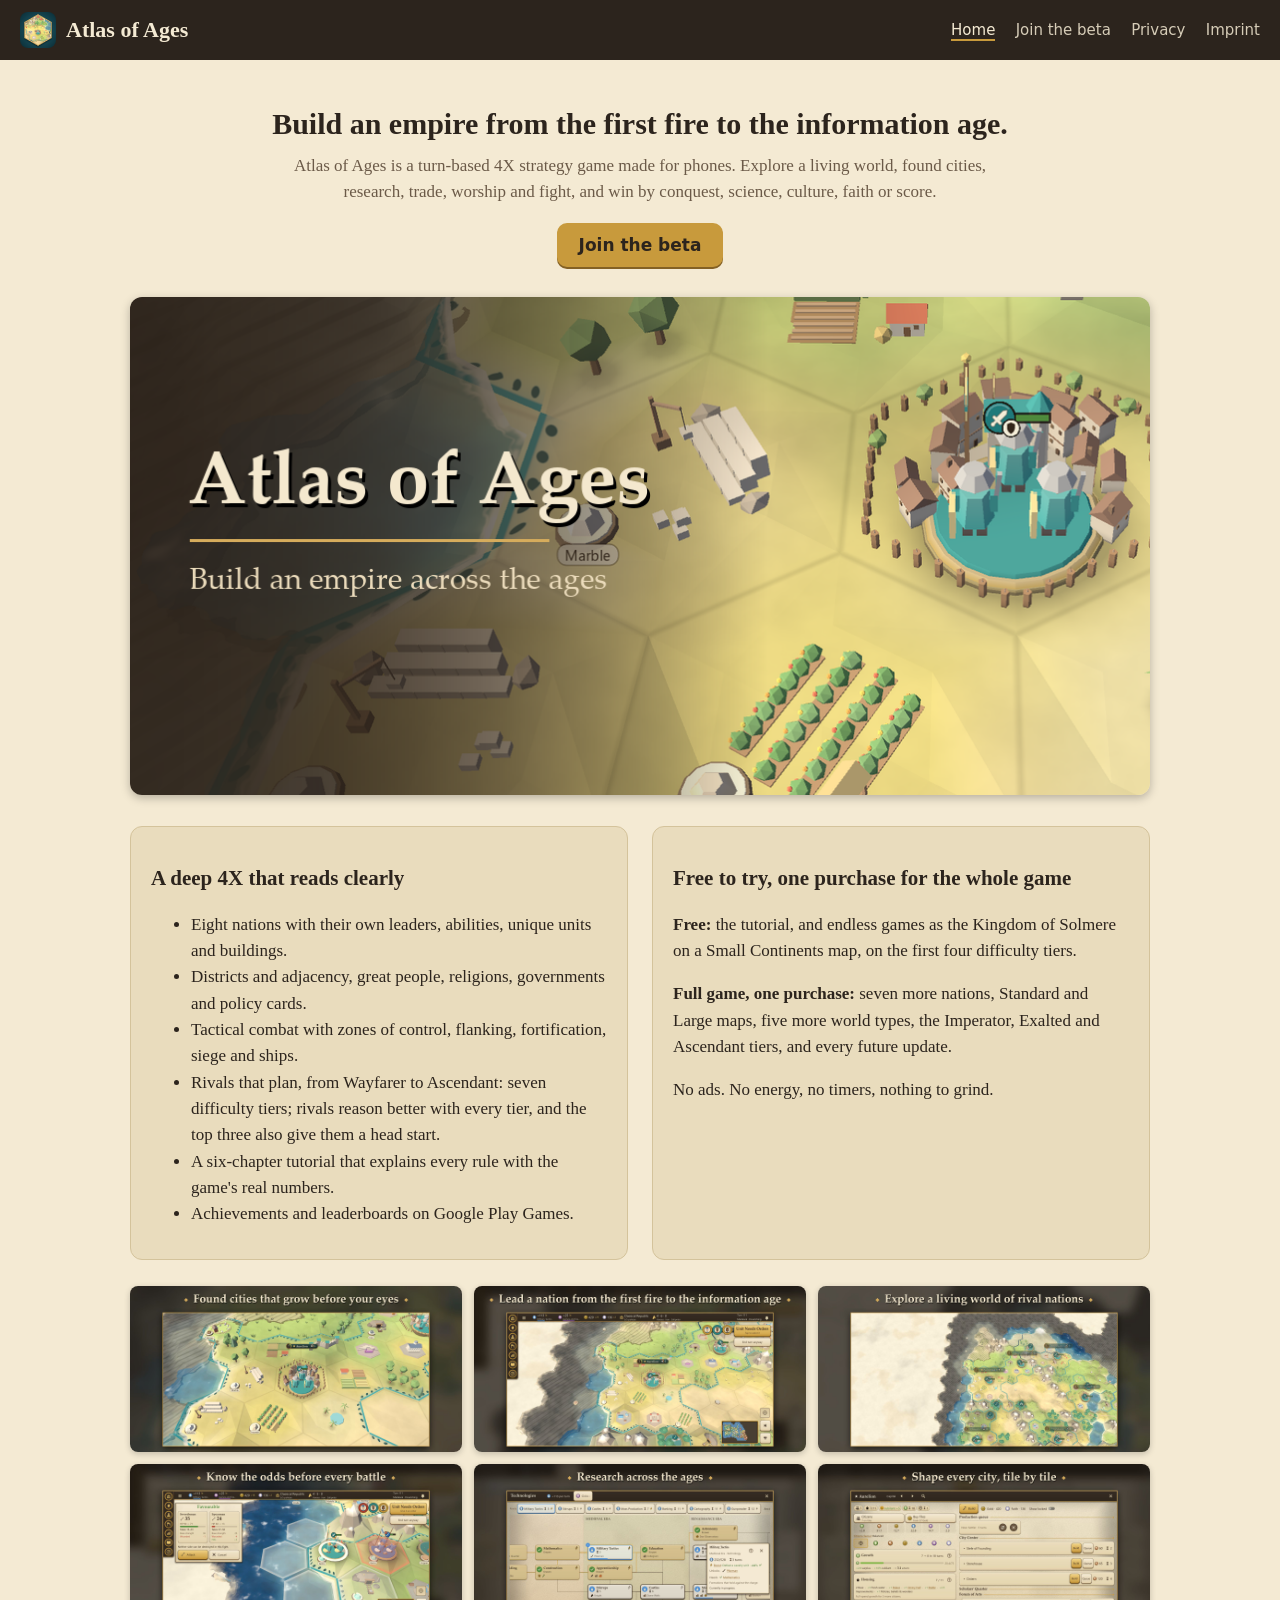
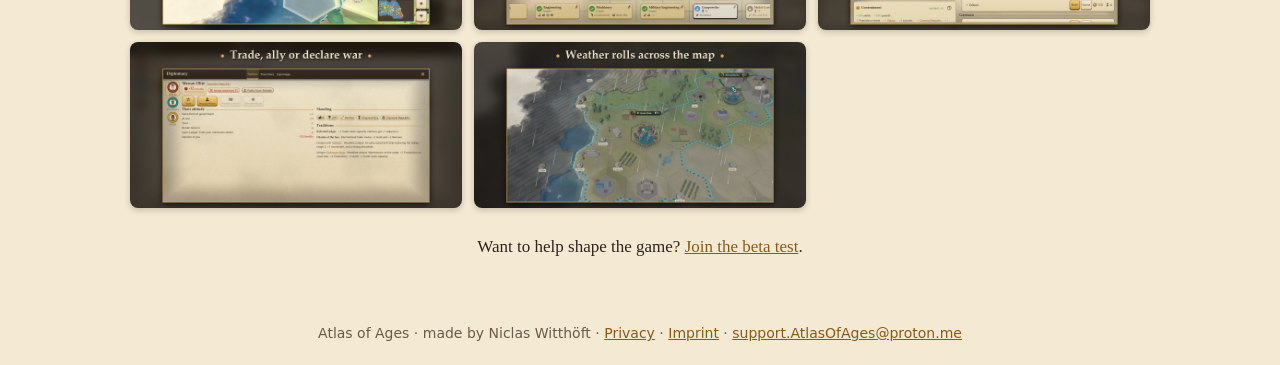
==== index.html @ f2128bc7 "Add files via upload" ====
<!doctype html>
<html lang="en"><head><meta charset="utf-8"><meta name="viewport" content="width=device-width, initial-scale=1">
<title>Atlas of Ages: a turn-based 4X for phones</title><link rel="icon" href="img/icon.png"><link rel="stylesheet" href="style.css"></head>
<body><header><a class="brand" href="index.html"><img src="img/icon.png" alt="">Atlas of Ages</a><nav><a href="index.html" class=on>Home</a> <a href="beta.html">Join the beta</a> <a href="privacy.html">Privacy</a> <a href="imprint.html">Imprint</a></nav></header>
<main>
<section class="hero"><h1>Build an empire from the first fire to the information age.</h1>
<p>Atlas of Ages is a turn-based 4X strategy game made for phones. Explore a living world, found cities, research,
trade, worship and fight, and win by conquest, science, culture, faith or score.</p><a class="play" href="beta.html">Join the beta</a></section>
<img class="banner" src="img/feature.png" alt="Atlas of Ages">
<section class="cols">
<div><h2>A deep 4X that reads clearly</h2><ul>
<li>Eight nations with their own leaders, abilities, unique units and buildings.</li>
<li>Districts and adjacency, great people, religions, governments and policy cards.</li>
<li>Tactical combat with zones of control, flanking, fortification, siege and ships.</li>
<li>Rivals that plan, from Wayfarer to Ascendant: seven difficulty tiers; rivals reason better with every tier, and the top three also give them a head start.</li>
<li>A six-chapter tutorial that explains every rule with the game's real numbers.</li>
<li>Achievements and leaderboards on Google Play Games.</li></ul></div>
<div><h2>Free to try, one purchase for the whole game</h2>
<p><b>Free:</b> the tutorial, and endless games as the Kingdom of Solmere on a Small Continents map, on the first four
difficulty tiers.</p>
<p><b>Full game, one purchase:</b> seven more nations, Standard and Large maps, five more world types, the
Imperator, Exalted and Ascendant tiers, and every future update.</p>
<p>No ads. No energy, no timers, nothing to grind.</p></div>
</section>
<section class="shots"><img src="img/01_capital.jpg" alt="Screenshot" loading="lazy"><img src="img/02_empire.jpg" alt="Screenshot" loading="lazy"><img src="img/03_wide.jpg" alt="Screenshot" loading="lazy"><img src="img/04_combat.jpg" alt="Screenshot" loading="lazy"><img src="img/05_tech.jpg" alt="Screenshot" loading="lazy"><img src="img/06_city.jpg" alt="Screenshot" loading="lazy"><img src="img/07_diplomacy.jpg" alt="Screenshot" loading="lazy"><img src="img/08_rain.jpg" alt="Screenshot" loading="lazy"></section>
<section class="center"><p>Want to help shape the game? <a href="beta.html">Join the beta test</a>.</p></section>
</main>
<footer>Atlas of Ages · made by Niclas Witthöft · <a href="privacy.html">Privacy</a> · <a href="imprint.html">Imprint</a> · <a href="mailto:support.AtlasOfAges@proton.me">support.AtlasOfAges@proton.me</a></footer>
</body></html>
---- style.css ----
:root{--paper:#f4ead3;--paper2:#e9dcbd;--ink:#2c241d;--soft:#6b5a48;--brass:#c89a3c;--leather:#2c241d}
*{box-sizing:border-box}body{margin:0;background:var(--paper);color:var(--ink);font:17px/1.55 Georgia,'Times New Roman',serif}
header{display:flex;flex-wrap:wrap;gap:12px;align-items:center;justify-content:space-between;padding:12px 20px;background:var(--leather)}
header a{color:#f4ead3;text-decoration:none}.brand{display:flex;align-items:center;gap:10px;font-size:22px;font-weight:bold}
.brand img{width:36px;height:36px;border-radius:8px}nav a{margin-left:16px;font-family:system-ui,sans-serif;font-size:15px;opacity:.85}
nav a.on,nav a:hover{opacity:1;border-bottom:2px solid var(--brass)}main{max-width:1060px;margin:0 auto;padding:24px 20px}
h1{font-size:30px;line-height:1.25;margin:.3em 0}h2{font-size:21px;margin:1.4em 0 .4em}a{color:#8a5a12}
.hero{text-align:center;padding:12px 0 8px}.hero p{max-width:720px;margin:10px auto 18px;color:var(--soft)}
.play{display:inline-block;background:var(--brass);color:var(--ink);padding:12px 22px;border-radius:10px;font:bold 17px system-ui,sans-serif;text-decoration:none;box-shadow:0 2px 0 #846124}
.banner{width:100%;border-radius:12px;margin:22px 0;box-shadow:0 3px 10px rgba(0,0,0,.25)}
.cols{display:grid;grid-template-columns:repeat(auto-fit,minmax(300px,1fr));gap:24px}
.cols>div{background:var(--paper2);border:1px solid #d4c39b;border-radius:12px;padding:6px 20px 14px}
.shots{display:grid;grid-template-columns:repeat(auto-fit,minmax(300px,1fr));gap:12px;margin:26px 0}
.shots img{width:100%;border-radius:8px;box-shadow:0 2px 6px rgba(0,0,0,.2)}.center{text-align:center}
.steps li{margin:10px 0}footer{text-align:center;padding:24px;color:var(--soft);font:14px system-ui,sans-serif}
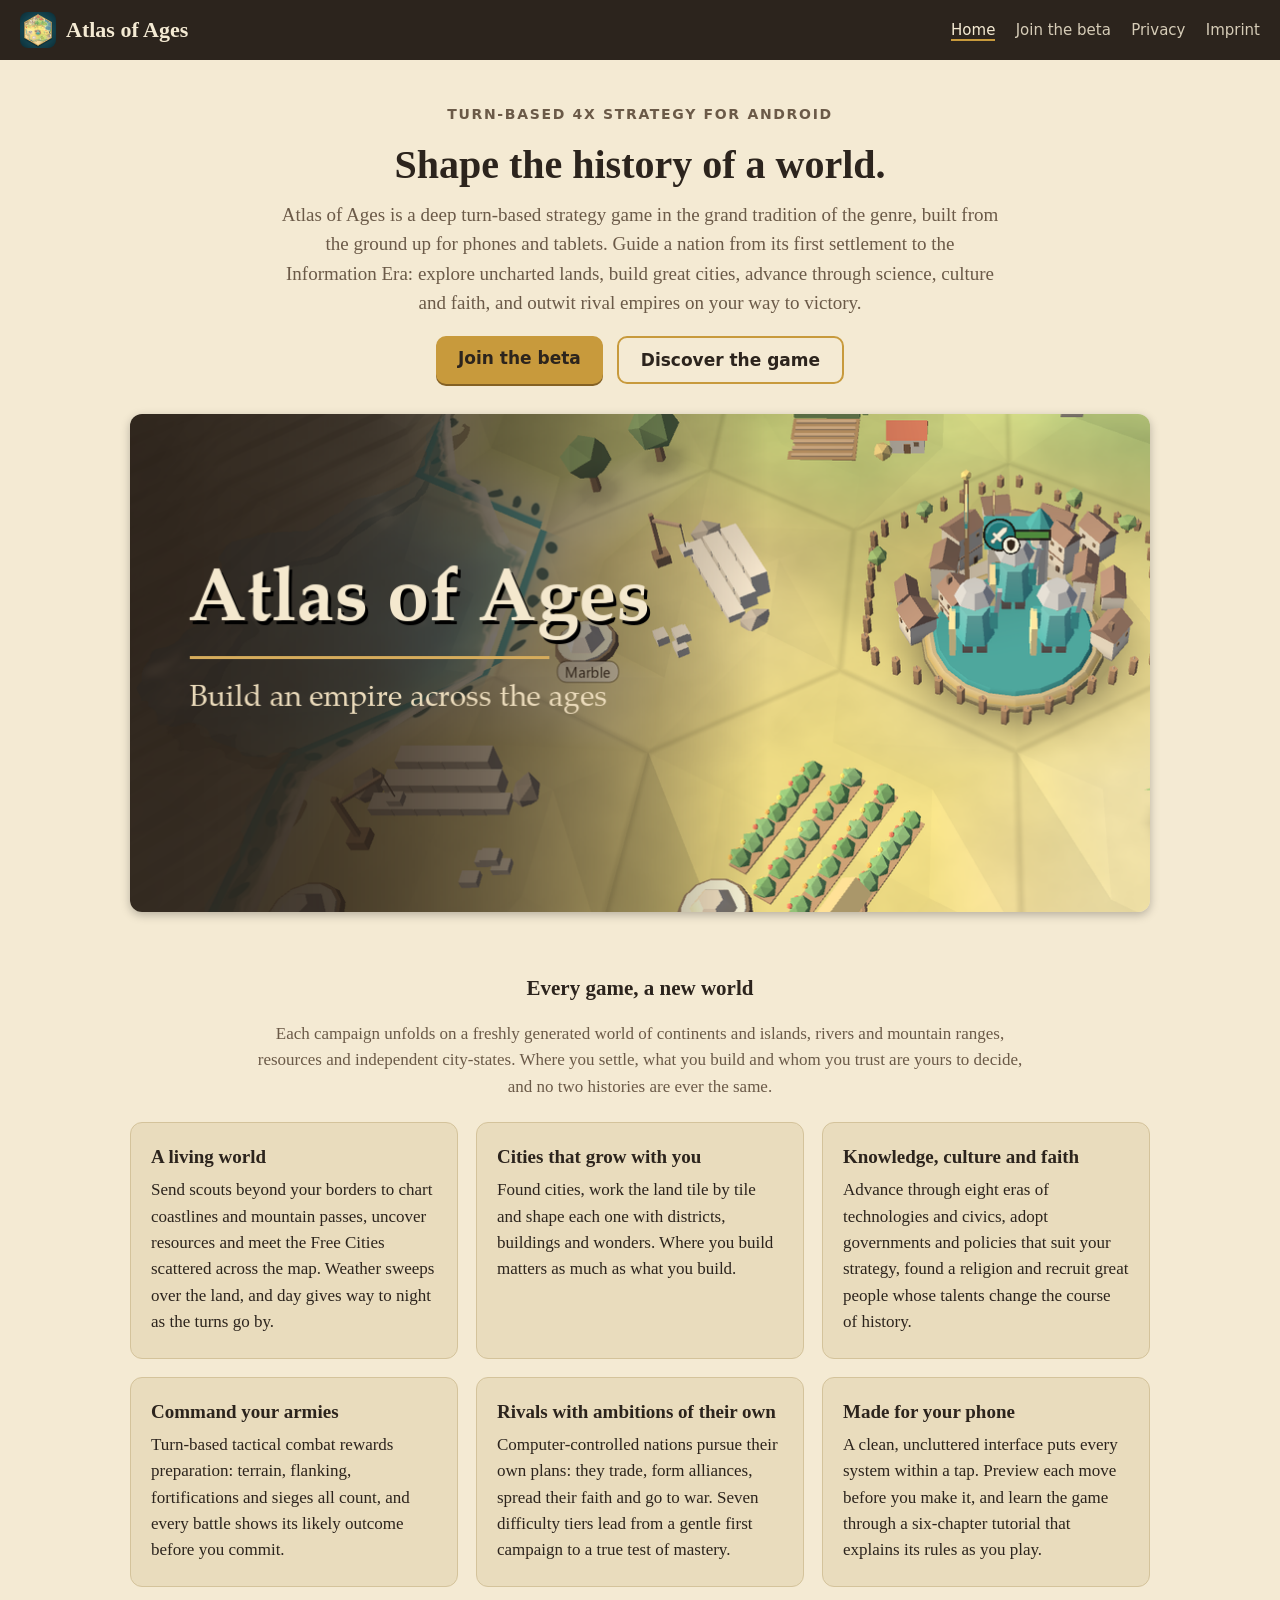
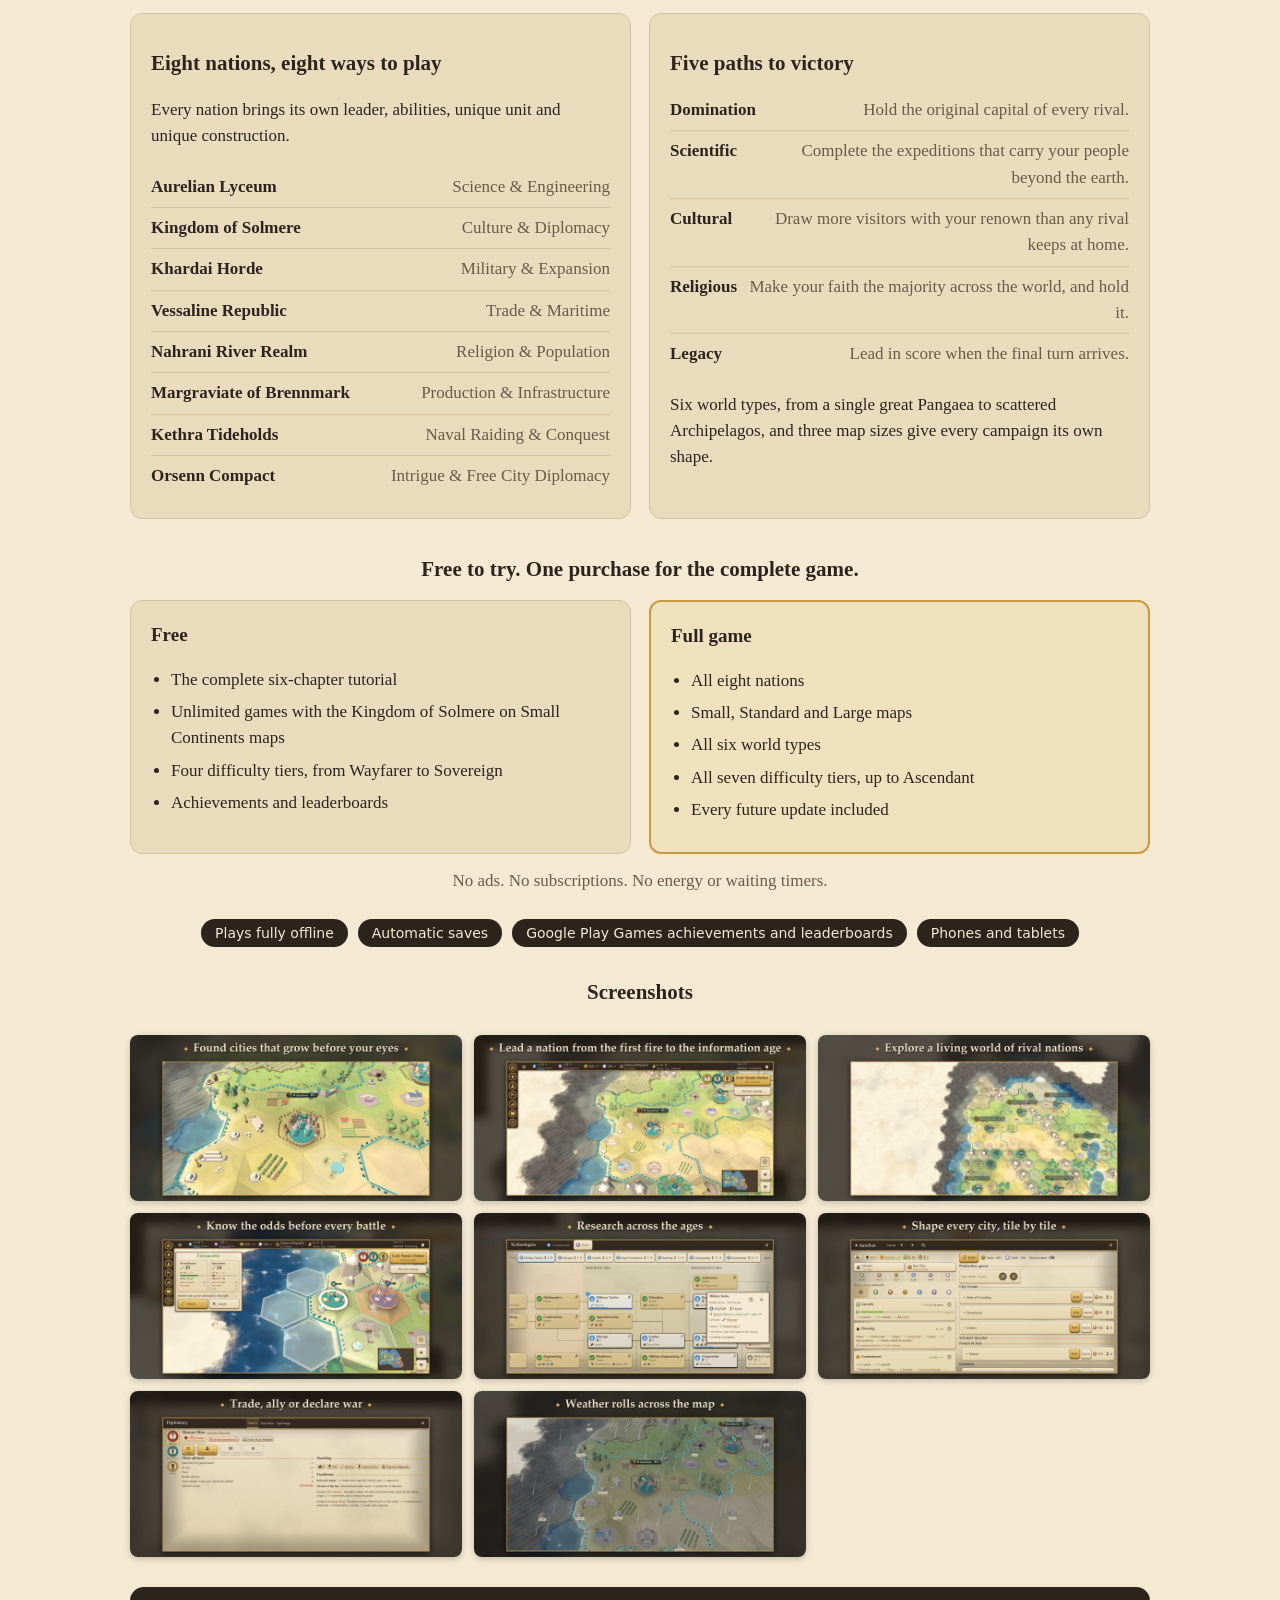
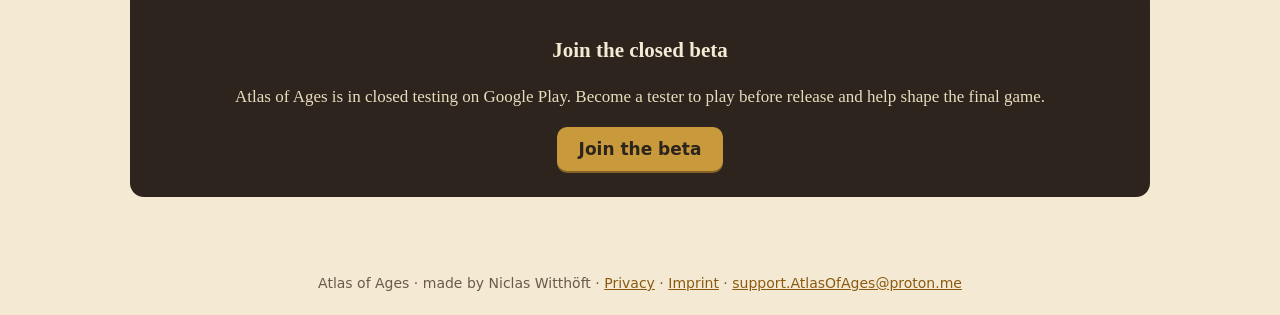
==== commit af6513c4: "Add files via upload" ====
--- a/index.html
+++ b/index.html
@@ -1,29 +1,80 @@
 <!doctype html>
 <html lang="en"><head><meta charset="utf-8"><meta name="viewport" content="width=device-width, initial-scale=1">
-<title>Atlas of Ages: a turn-based 4X for phones</title><link rel="icon" href="img/icon.png"><link rel="stylesheet" href="style.css"></head>
+<title>Atlas of Ages: turn-based 4X strategy for Android</title><meta name="description" content="Atlas of Ages is a deep turn-based 4X strategy game for Android phones and tablets. Explore a new world every game, build great cities and lead your nation from its first settlement to the Information Era.">
+<meta property="og:type" content="website"><meta property="og:title" content="Atlas of Ages: turn-based 4X strategy for Android">
+<meta property="og:description" content="Atlas of Ages is a deep turn-based 4X strategy game for Android phones and tablets. Explore a new world every game, build great cities and lead your nation from its first settlement to the Information Era."><meta property="og:image" content="https://niclaswitthoeft-aoa.github.io/atlas-of-ages/img/feature.png">
+<link rel="icon" href="img/icon.png"><link rel="stylesheet" href="style.css"></head>
 <body><header><a class="brand" href="index.html"><img src="img/icon.png" alt="">Atlas of Ages</a><nav><a href="index.html" class=on>Home</a> <a href="beta.html">Join the beta</a> <a href="privacy.html">Privacy</a> <a href="imprint.html">Imprint</a></nav></header>
 <main>
-<section class="hero"><h1>Build an empire from the first fire to the information age.</h1>
-<p>Atlas of Ages is a turn-based 4X strategy game made for phones. Explore a living world, found cities, research,
-trade, worship and fight, and win by conquest, science, culture, faith or score.</p><a class="play" href="beta.html">Join the beta</a></section>
-<img class="banner" src="img/feature.png" alt="Atlas of Ages">
-<section class="cols">
-<div><h2>A deep 4X that reads clearly</h2><ul>
-<li>Eight nations with their own leaders, abilities, unique units and buildings.</li>
-<li>Districts and adjacency, great people, religions, governments and policy cards.</li>
-<li>Tactical combat with zones of control, flanking, fortification, siege and ships.</li>
-<li>Rivals that plan, from Wayfarer to Ascendant: seven difficulty tiers; rivals reason better with every tier, and the top three also give them a head start.</li>
-<li>A six-chapter tutorial that explains every rule with the game's real numbers.</li>
-<li>Achievements and leaderboards on Google Play Games.</li></ul></div>
-<div><h2>Free to try, one purchase for the whole game</h2>
-<p><b>Free:</b> the tutorial, and endless games as the Kingdom of Solmere on a Small Continents map, on the first four
-difficulty tiers.</p>
-<p><b>Full game, one purchase:</b> seven more nations, Standard and Large maps, five more world types, the
-Imperator, Exalted and Ascendant tiers, and every future update.</p>
-<p>No ads. No energy, no timers, nothing to grind.</p></div>
+<section class="hero">
+<p class="eyebrow">Turn-based 4X strategy for Android</p>
+<h1>Shape the history of a world.</h1>
+<p class="lead">Atlas of Ages is a deep turn-based strategy game in the grand tradition of the genre, built from the
+ground up for phones and tablets. Guide a nation from its first settlement to the Information Era: explore uncharted
+lands, build great cities, advance through science, culture and faith, and outwit rival empires on your way to
+victory.</p>
+<div class="actions"><a class="play" href="beta.html">Join the beta</a><a class="ghost" href="#features">Discover the game</a></div>
 </section>
-<section class="shots"><img src="img/01_capital.jpg" alt="Screenshot" loading="lazy"><img src="img/02_empire.jpg" alt="Screenshot" loading="lazy"><img src="img/03_wide.jpg" alt="Screenshot" loading="lazy"><img src="img/04_combat.jpg" alt="Screenshot" loading="lazy"><img src="img/05_tech.jpg" alt="Screenshot" loading="lazy"><img src="img/06_city.jpg" alt="Screenshot" loading="lazy"><img src="img/07_diplomacy.jpg" alt="Screenshot" loading="lazy"><img src="img/08_rain.jpg" alt="Screenshot" loading="lazy"></section>
-<section class="center"><p>Want to help shape the game? <a href="beta.html">Join the beta test</a>.</p></section>
+<img class="banner" src="img/feature.png" alt="A city of Atlas of Ages by the coast">
+<section class="intro" id="features">
+<h2>Every game, a new world</h2>
+<p>Each campaign unfolds on a freshly generated world of continents and islands, rivers and mountain ranges,
+resources and independent city-states. Where you settle, what you build and whom you trust are yours to decide,
+and no two histories are ever the same.</p>
+</section>
+<section class="grid">
+<div><h3>A living world</h3><p>Send scouts beyond your borders to chart coastlines and mountain passes, uncover
+resources and meet the Free Cities scattered across the map. Weather sweeps over the land, and day gives way to night
+as the turns go by.</p></div>
+<div><h3>Cities that grow with you</h3><p>Found cities, work the land tile by tile and shape each one with districts,
+buildings and wonders. Where you build matters as much as what you build.</p></div>
+<div><h3>Knowledge, culture and faith</h3><p>Advance through eight eras of technologies and civics, adopt governments
+and policies that suit your strategy, found a religion and recruit great people whose talents change the course of
+history.</p></div>
+<div><h3>Command your armies</h3><p>Turn-based tactical combat rewards preparation: terrain, flanking, fortifications
+and sieges all count, and every battle shows its likely outcome before you commit.</p></div>
+<div><h3>Rivals with ambitions of their own</h3><p>Computer-controlled nations pursue their own plans: they trade,
+form alliances, spread their faith and go to war. Seven difficulty tiers lead from a gentle first campaign to a true
+test of mastery.</p></div>
+<div><h3>Made for your phone</h3><p>A clean, uncluttered interface puts every system within a tap. Preview each move
+before you make it, and learn the game through a six-chapter tutorial that explains its rules as you play.</p></div>
+</section>
+<section class="split">
+<div><h2>Eight nations, eight ways to play</h2>
+<p>Every nation brings its own leader, abilities, unique unit and unique construction.</p>
+<ul class="list"><li><b>Aurelian Lyceum</b><span>Science &amp; Engineering</span></li><li><b>Kingdom of Solmere</b><span>Culture &amp; Diplomacy</span></li><li><b>Khardai Horde</b><span>Military &amp; Expansion</span></li><li><b>Vessaline Republic</b><span>Trade &amp; Maritime</span></li><li><b>Nahrani River Realm</b><span>Religion &amp; Population</span></li><li><b>Margraviate of Brennmark</b><span>Production &amp; Infrastructure</span></li><li><b>Kethra Tideholds</b><span>Naval Raiding &amp; Conquest</span></li><li><b>Orsenn Compact</b><span>Intrigue &amp; Free City Diplomacy</span></li></ul></div>
+<div><h2>Five paths to victory</h2>
+<ul class="list">
+<li><b>Domination</b><span>Hold the original capital of every rival.</span></li>
+<li><b>Scientific</b><span>Complete the expeditions that carry your people beyond the earth.</span></li>
+<li><b>Cultural</b><span>Draw more visitors with your renown than any rival keeps at home.</span></li>
+<li><b>Religious</b><span>Make your faith the majority across the world, and hold it.</span></li>
+<li><b>Legacy</b><span>Lead in score when the final turn arrives.</span></li>
+</ul>
+<p>Six world types, from a single great Pangaea to scattered Archipelagos, and three map sizes give every campaign
+its own shape.</p></div>
+</section>
+<section class="pricing">
+<h2>Free to try. One purchase for the complete game.</h2>
+<div class="tiers">
+<div><h3>Free</h3><ul>
+<li>The complete six-chapter tutorial</li>
+<li>Unlimited games with the Kingdom of Solmere on Small Continents maps</li>
+<li>Four difficulty tiers, from Wayfarer to Sovereign</li>
+<li>Achievements and leaderboards</li></ul></div>
+<div class="full"><h3>Full game</h3><ul>
+<li>All eight nations</li>
+<li>Small, Standard and Large maps</li>
+<li>All six world types</li>
+<li>All seven difficulty tiers, up to Ascendant</li>
+<li>Every future update included</li></ul></div>
+</div>
+<p class="note">No ads. No subscriptions. No energy or waiting timers.</p>
+</section>
+<section class="facts"><span>Plays fully offline</span><span>Automatic saves</span><span>Google Play Games achievements and leaderboards</span><span>Phones and tablets</span></section>
+<section><h2 class="center">Screenshots</h2>
+<div class="shots"><img src="img/01_capital.jpg" alt="Atlas of Ages screenshot" loading="lazy"><img src="img/02_empire.jpg" alt="Atlas of Ages screenshot" loading="lazy"><img src="img/03_wide.jpg" alt="Atlas of Ages screenshot" loading="lazy"><img src="img/04_combat.jpg" alt="Atlas of Ages screenshot" loading="lazy"><img src="img/05_tech.jpg" alt="Atlas of Ages screenshot" loading="lazy"><img src="img/06_city.jpg" alt="Atlas of Ages screenshot" loading="lazy"><img src="img/07_diplomacy.jpg" alt="Atlas of Ages screenshot" loading="lazy"><img src="img/08_rain.jpg" alt="Atlas of Ages screenshot" loading="lazy"></div></section>
+<section class="cta"><h2>Join the closed beta</h2><p>Atlas of Ages is in closed testing on Google Play. Become a tester to play before release and help shape the final game.</p><a class="play" href="beta.html">Join the beta</a></section>
 </main>
 <footer>Atlas of Ages · made by Niclas Witthöft · <a href="privacy.html">Privacy</a> · <a href="imprint.html">Imprint</a> · <a href="mailto:support.AtlasOfAges@proton.me">support.AtlasOfAges@proton.me</a></footer>
 </body></html>
--- a/style.css
+++ b/style.css
@@ -10,6 +10,25 @@
 .banner{width:100%;border-radius:12px;margin:22px 0;box-shadow:0 3px 10px rgba(0,0,0,.25)}
 .cols{display:grid;grid-template-columns:repeat(auto-fit,minmax(300px,1fr));gap:24px}
 .cols>div{background:var(--paper2);border:1px solid #d4c39b;border-radius:12px;padding:6px 20px 14px}
-.shots{display:grid;grid-template-columns:repeat(auto-fit,minmax(300px,1fr));gap:12px;margin:26px 0}
+.shots{display:grid;grid-template-columns:repeat(auto-fit,minmax(260px,1fr));gap:12px;margin:26px 0}
 .shots img{width:100%;border-radius:8px;box-shadow:0 2px 6px rgba(0,0,0,.2)}.center{text-align:center}
 .steps li{margin:10px 0}footer{text-align:center;padding:24px;color:var(--soft);font:14px system-ui,sans-serif}
+.eyebrow{font:600 14px system-ui,sans-serif;letter-spacing:.12em;text-transform:uppercase;color:#91671f;margin:6px 0 0}
+.hero h1{font-size:40px;margin:.2em 0}.lead{font-size:19px}
+.actions{display:flex;gap:14px;justify-content:center;flex-wrap:wrap}
+.ghost{display:inline-block;padding:12px 22px;border-radius:10px;border:2px solid var(--brass);color:var(--ink);font:bold 17px system-ui,sans-serif;text-decoration:none}
+.intro{text-align:center;max-width:780px;margin:10px auto 6px}.intro p{color:var(--soft)}
+.grid{display:grid;grid-template-columns:repeat(auto-fit,minmax(260px,1fr));gap:18px;margin:22px 0}
+.grid>div,.split>div,.tiers>div{background:var(--paper2);border:1px solid #d4c39b;border-radius:12px;padding:4px 20px 12px}
+.grid h3,.tiers h3{font-size:19px;margin:.8em 0 .3em}.grid p{margin:.3em 0 .6em}
+.split{display:grid;grid-template-columns:repeat(auto-fit,minmax(270px,1fr));gap:18px;margin:26px 0}
+.list{list-style:none;padding:0;margin:.6em 0}.list li{display:flex;justify-content:space-between;gap:12px;padding:7px 0;border-bottom:1px solid #d4c39b}
+.list li:last-child{border-bottom:none}.list span{color:var(--soft);text-align:right}
+.pricing{text-align:center;margin:34px 0 10px}.tiers{display:grid;grid-template-columns:repeat(auto-fit,minmax(260px,1fr));gap:18px;text-align:left;margin-top:14px}
+.tiers ul{padding-left:20px}.tiers li{margin:6px 0}.tiers .full{border:2px solid var(--brass);background:#efe1bd}
+.note{color:var(--soft);margin-top:14px}
+.facts{display:flex;flex-wrap:wrap;justify-content:center;gap:10px;margin:24px 0}
+.facts span{background:var(--leather);color:#f4ead3;border-radius:999px;padding:6px 14px;font:14px system-ui,sans-serif}
+.cta{text-align:center;background:var(--leather);color:#f4ead3;border-radius:14px;padding:18px 24px 26px;margin:30px 0}
+.cta p{color:#e9dcbd}
+@media (max-width:600px){.hero h1{font-size:30px}.lead{font-size:17px}.list li{flex-direction:column;gap:2px}.list span{text-align:left}}
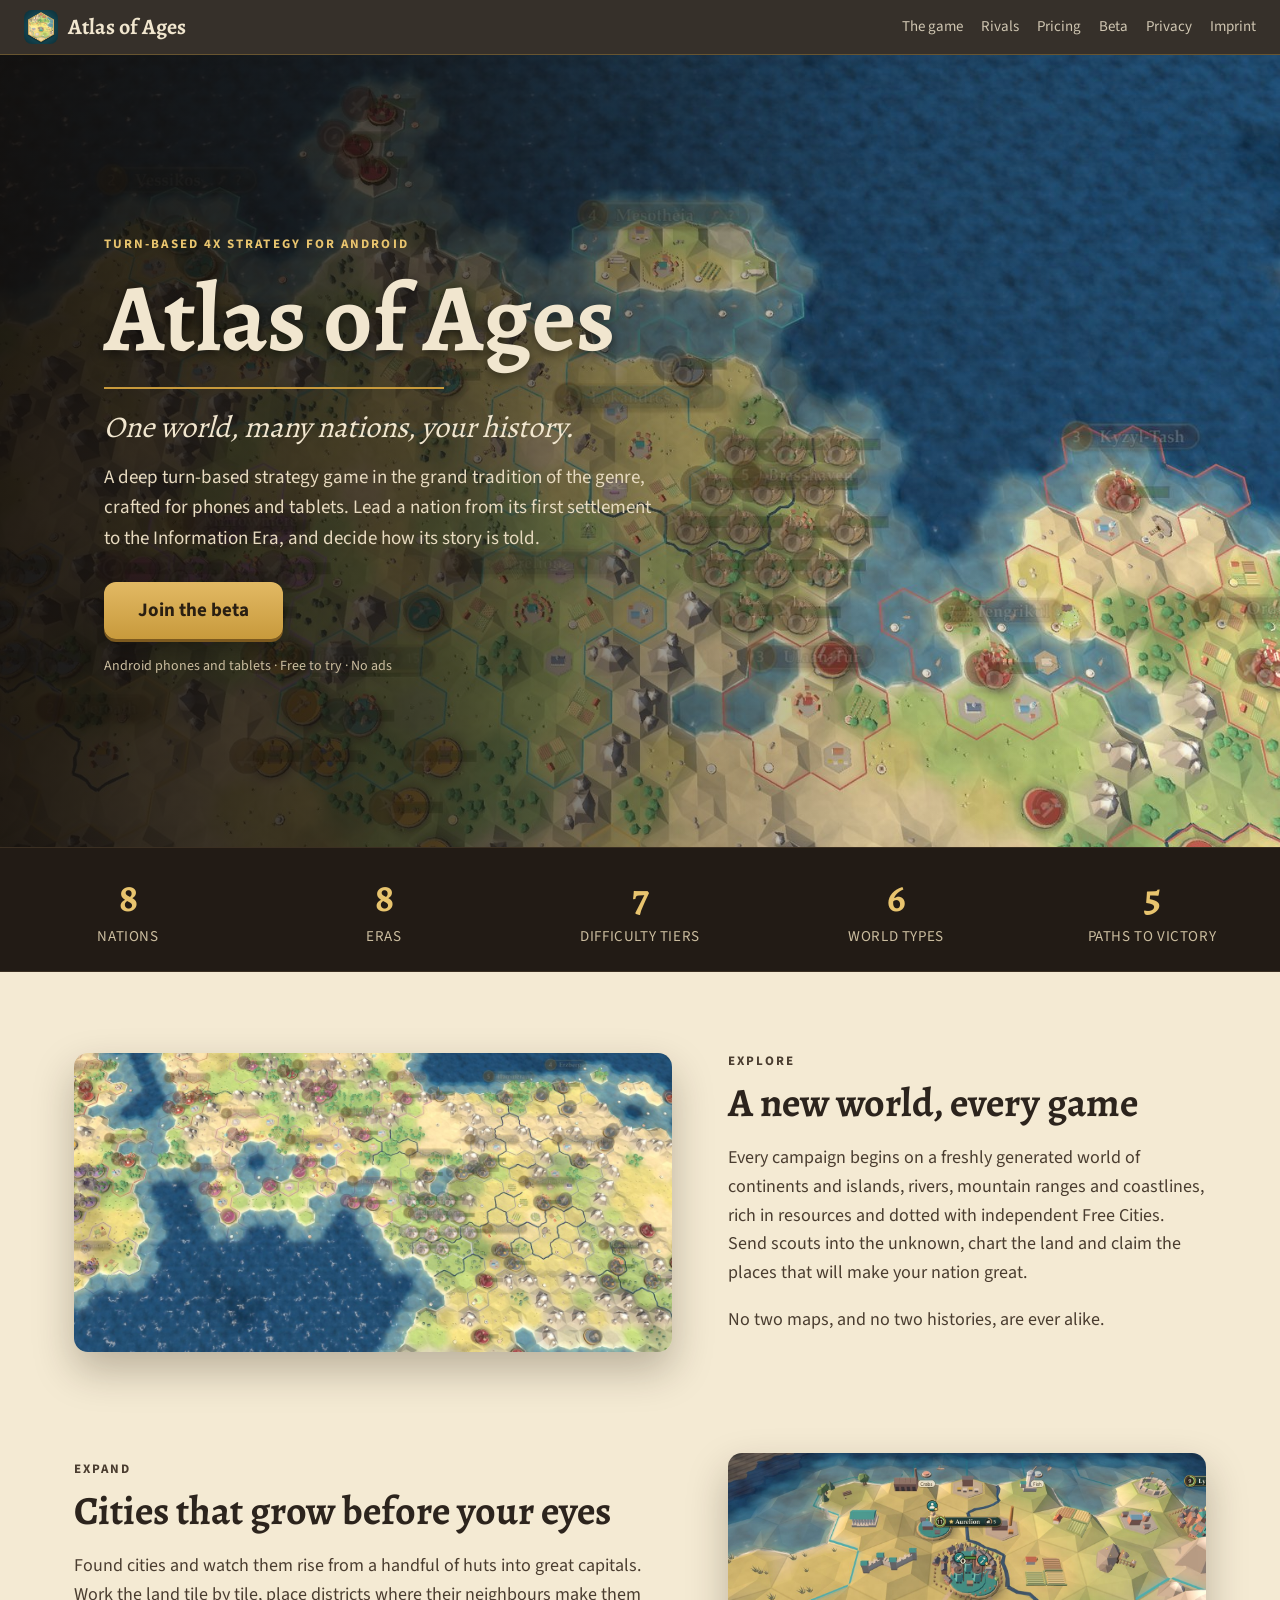
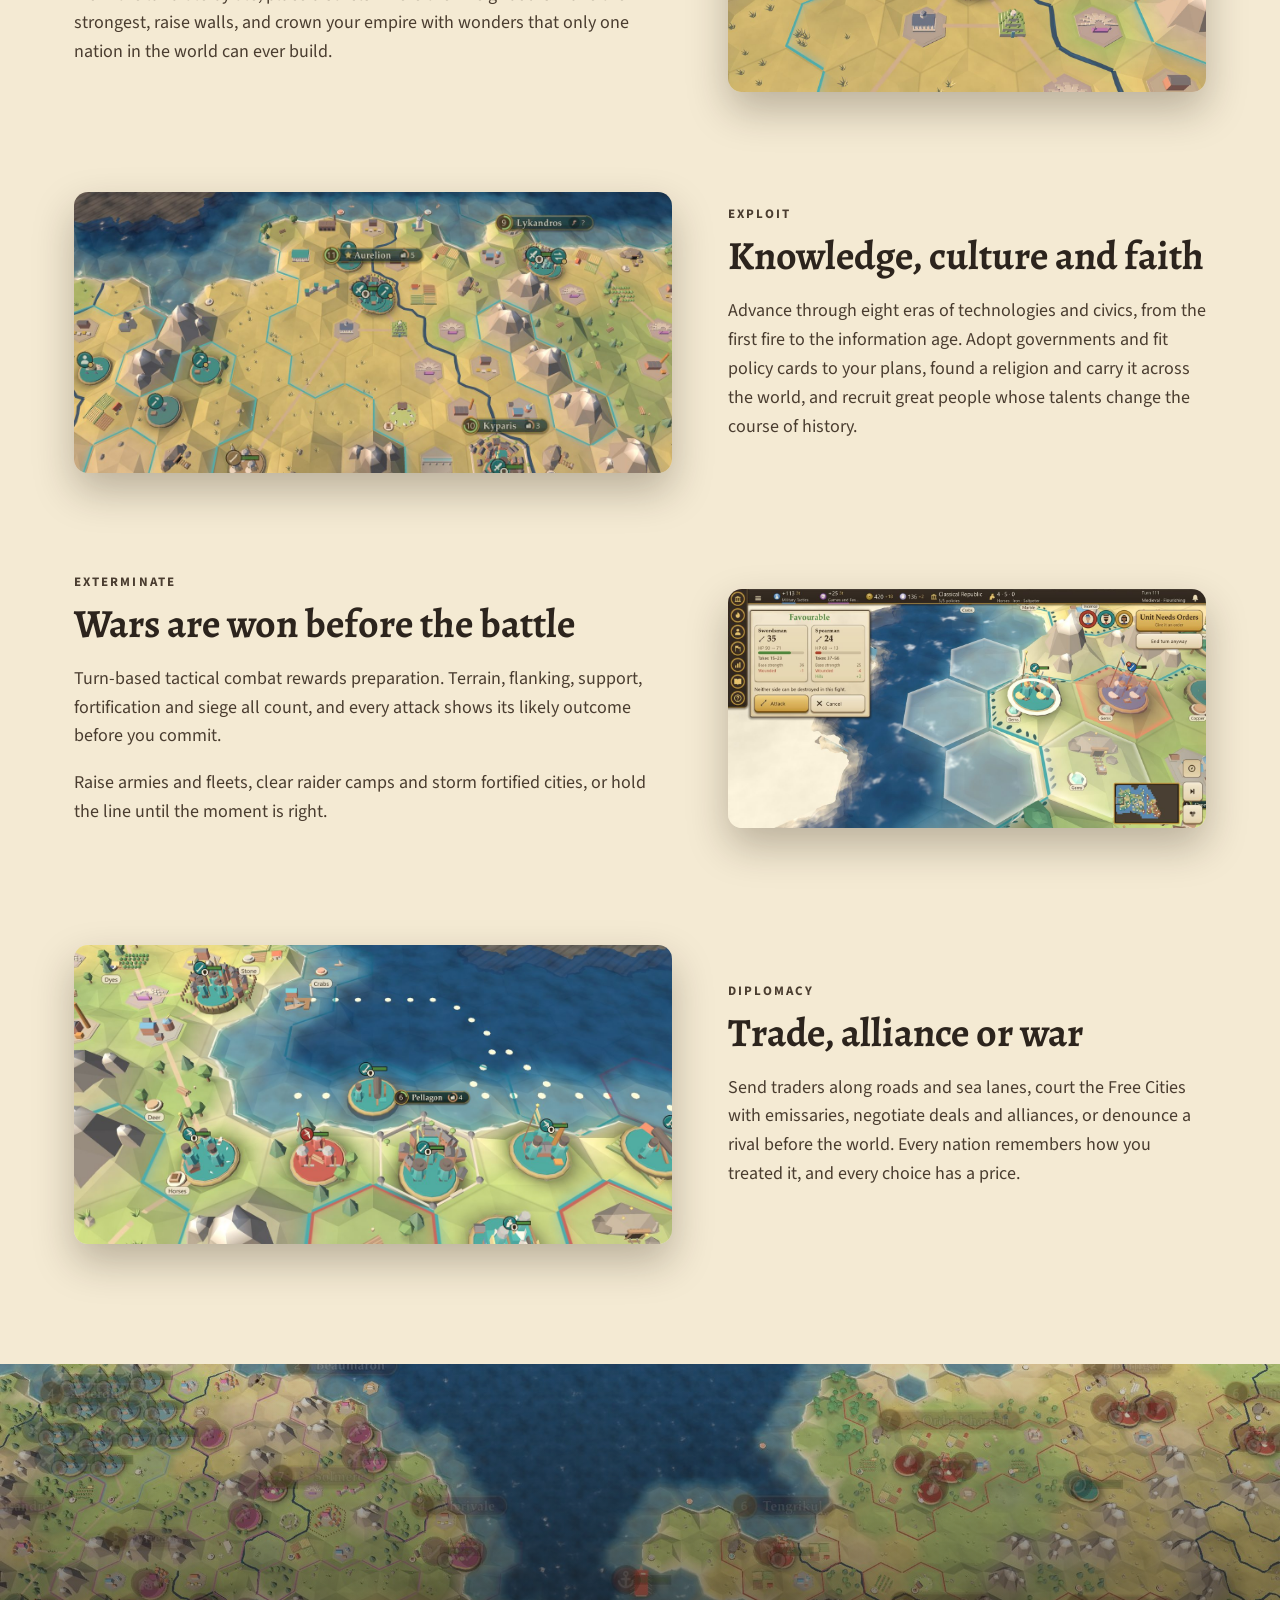
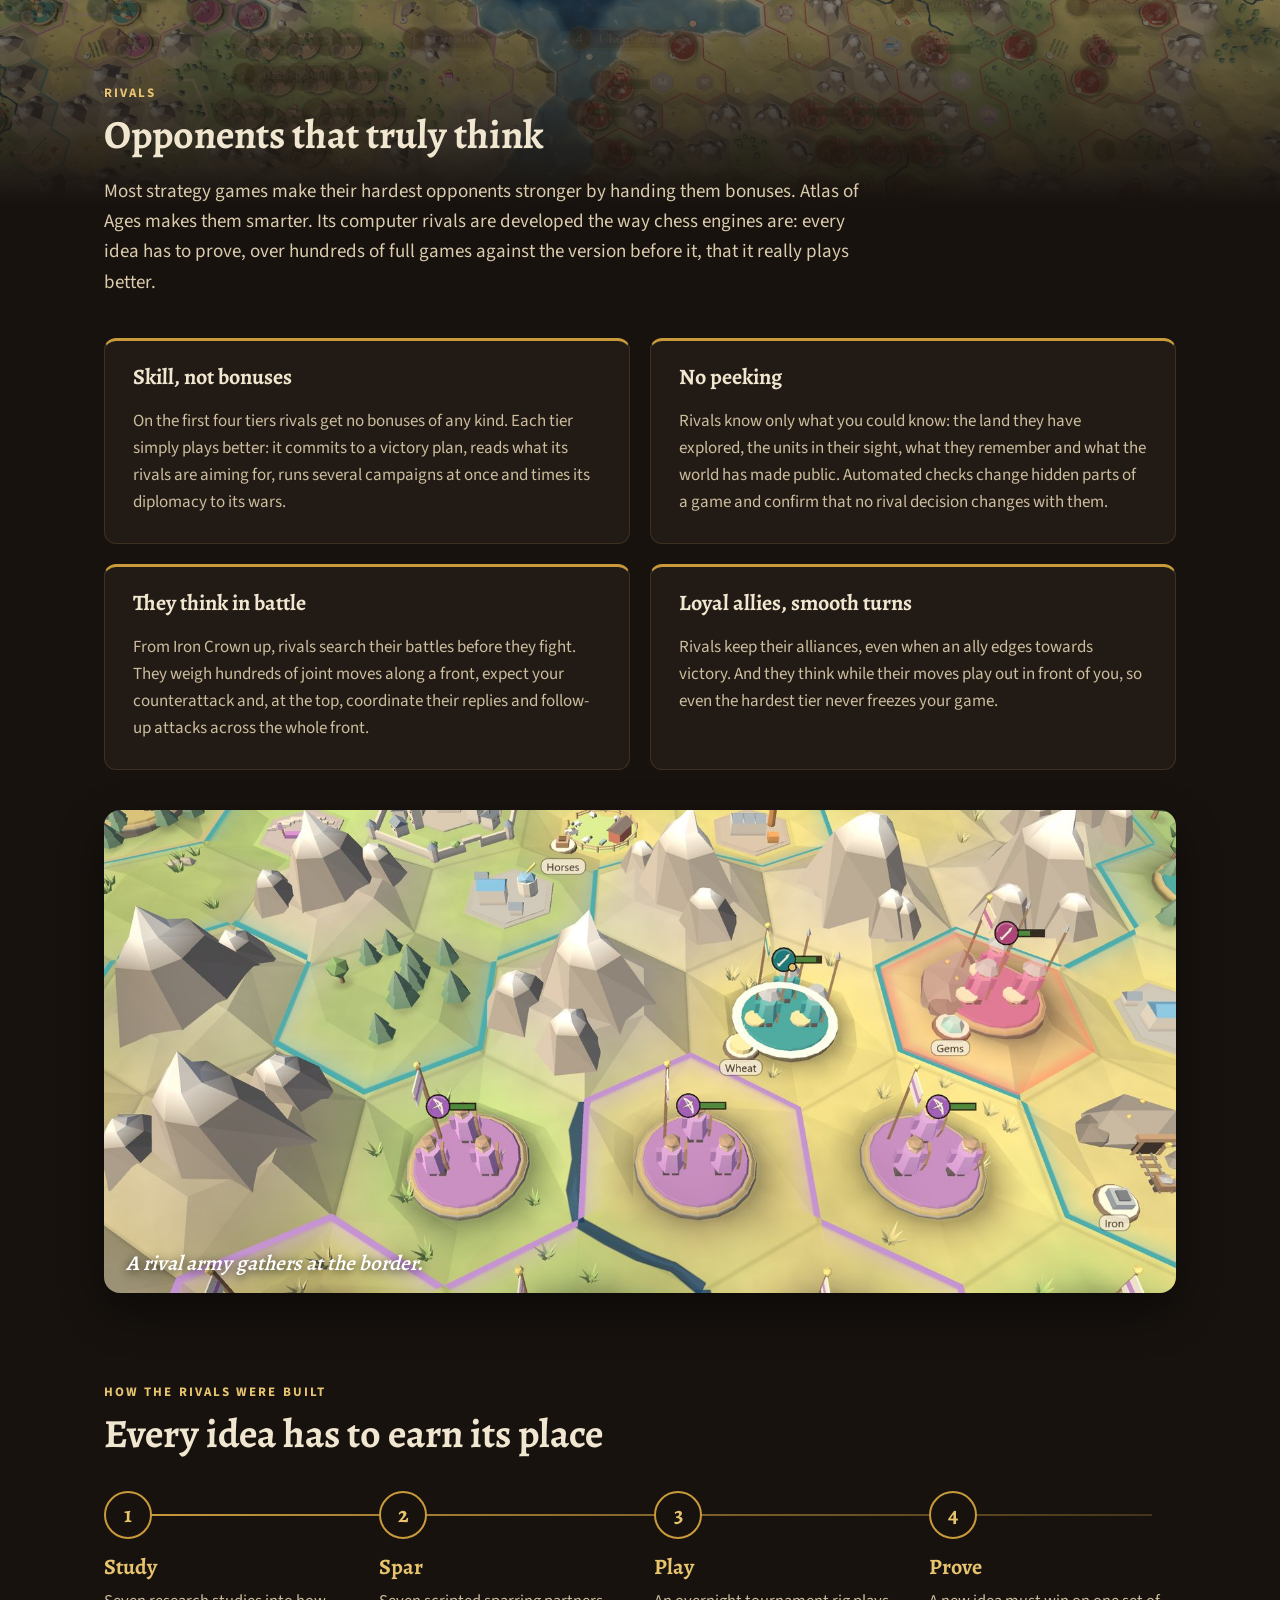
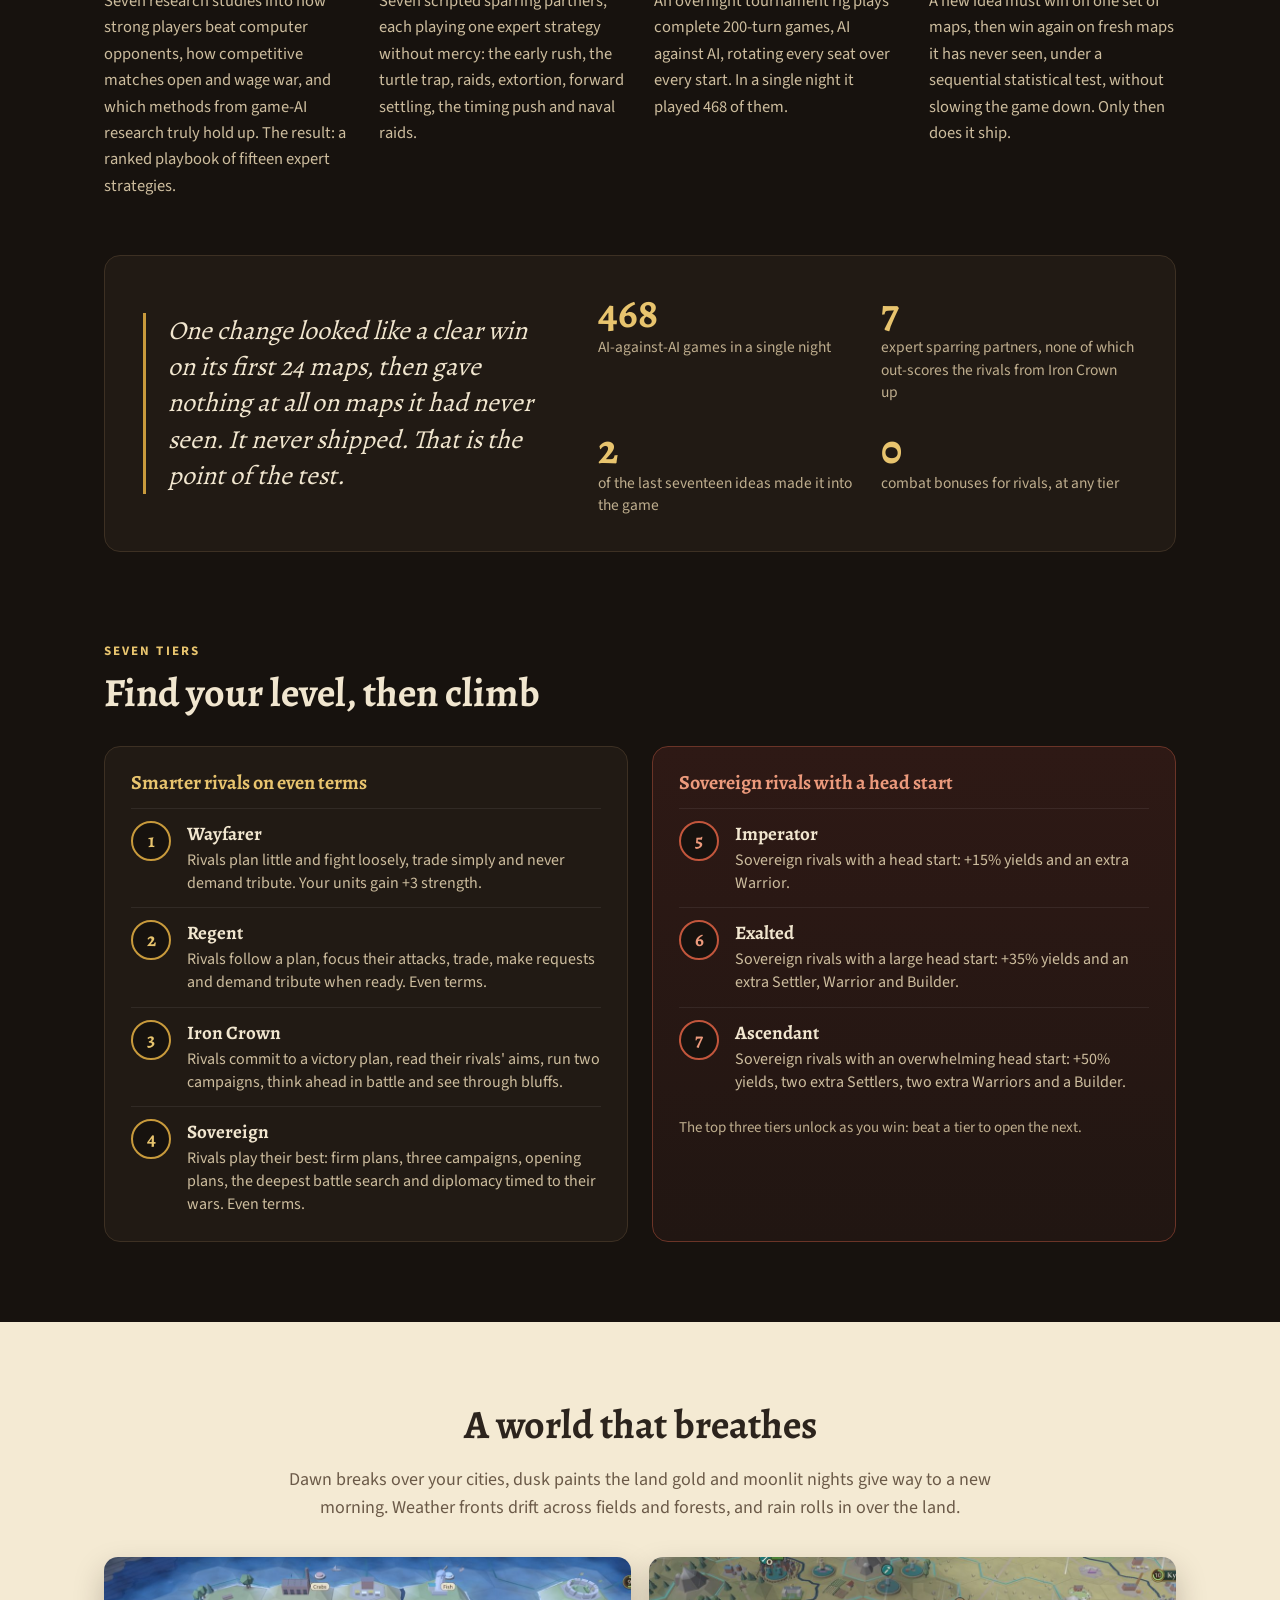
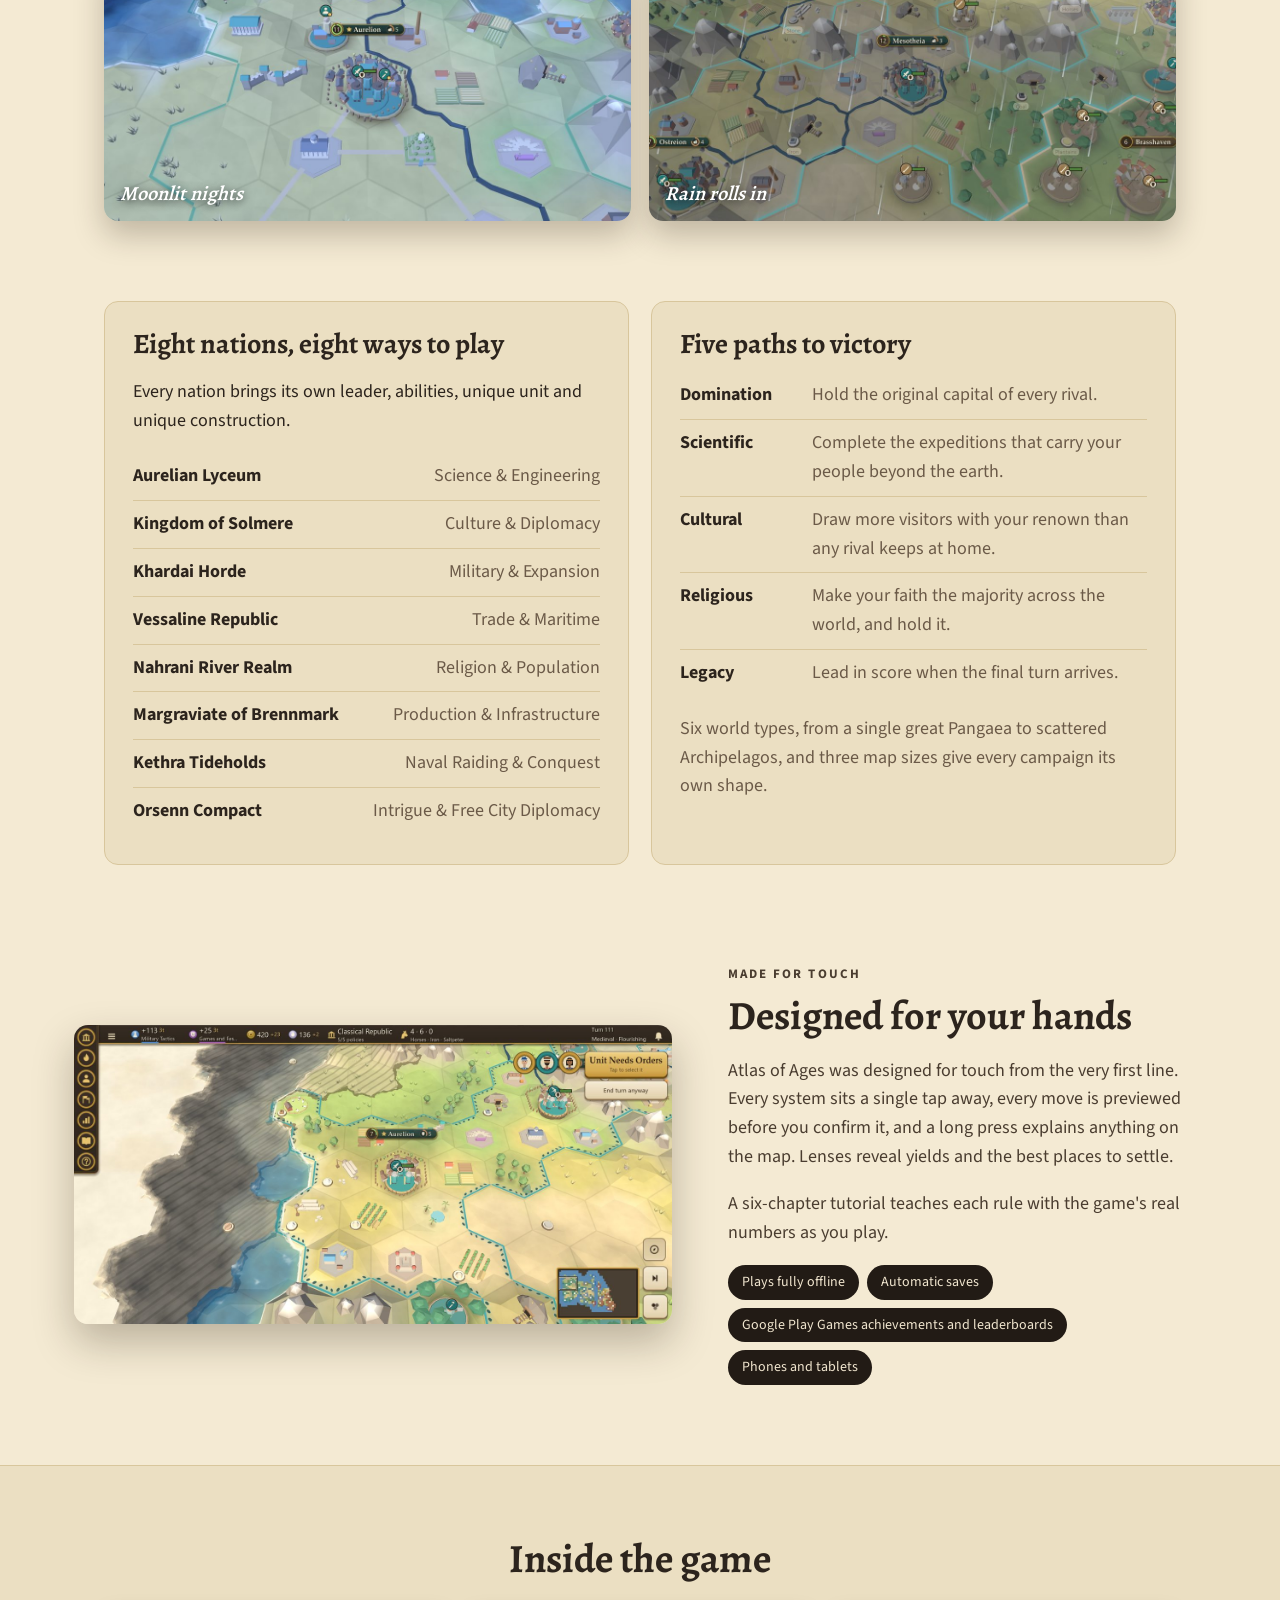
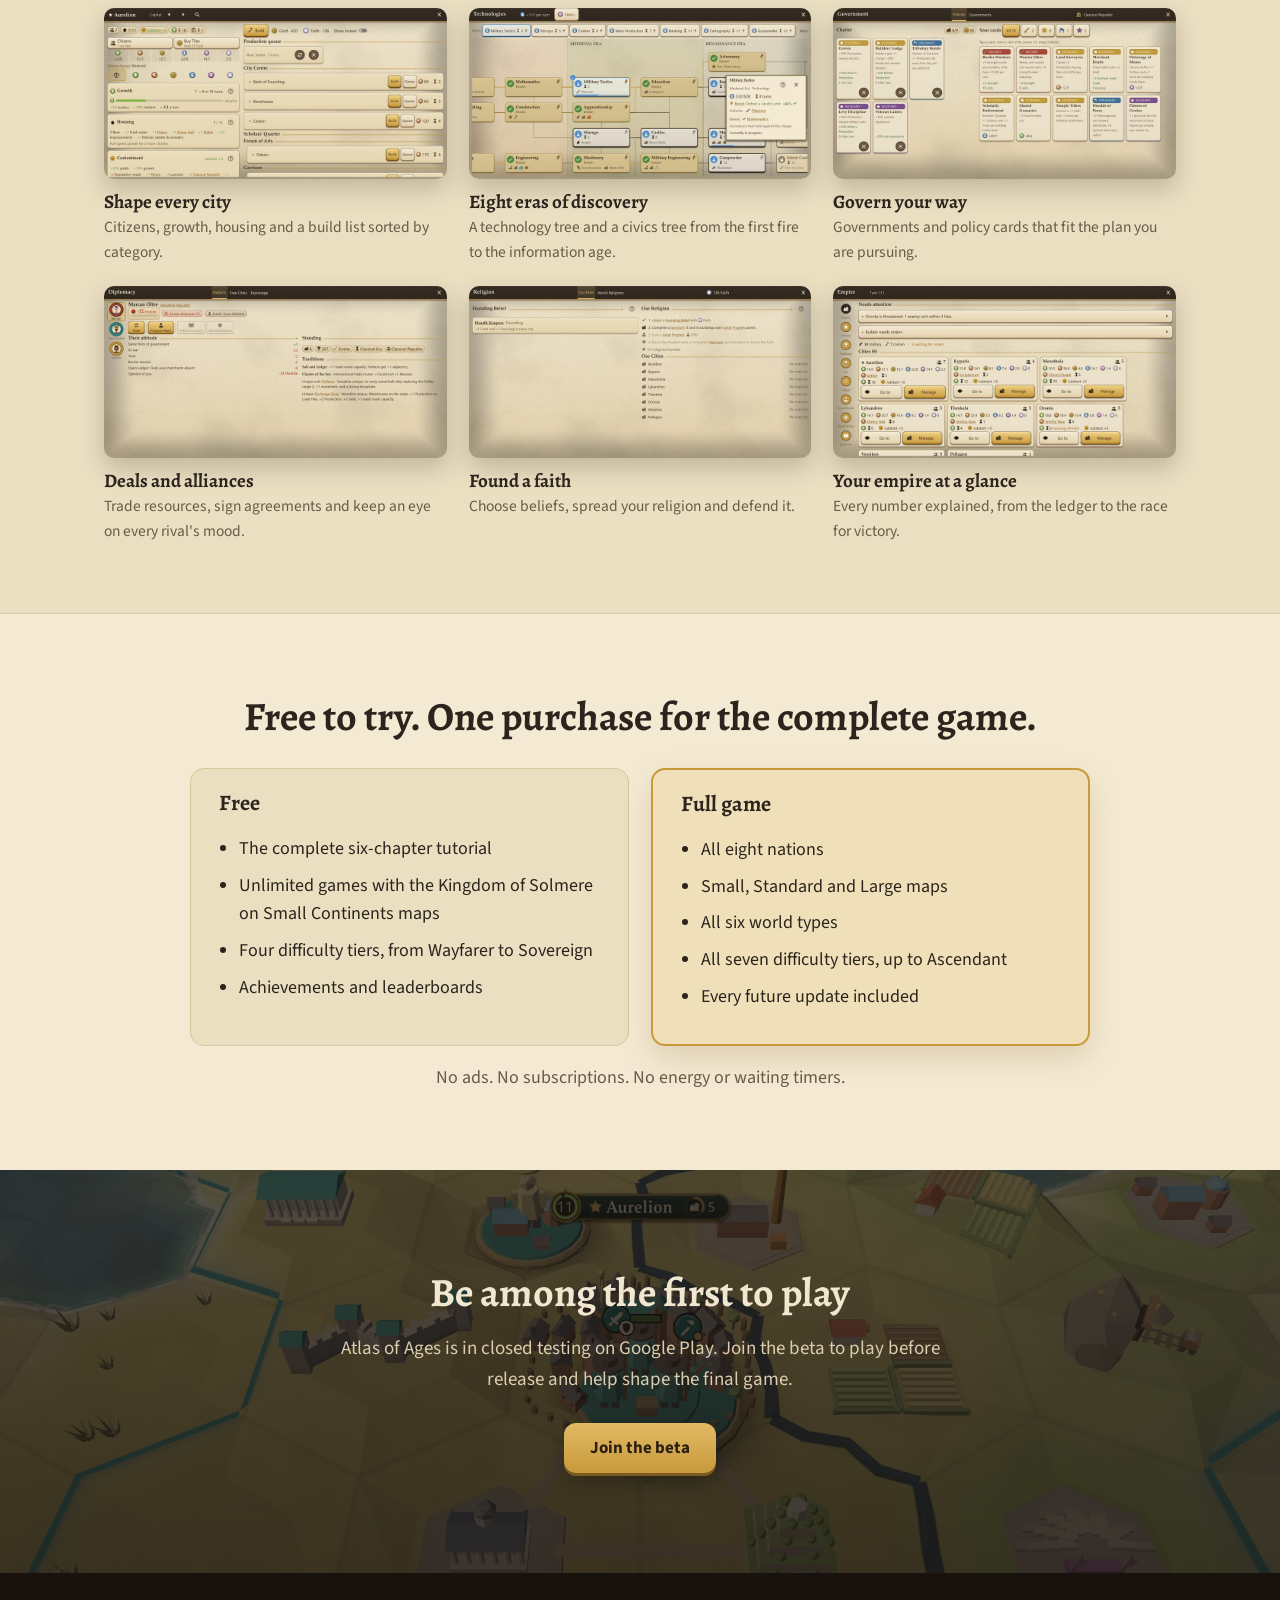
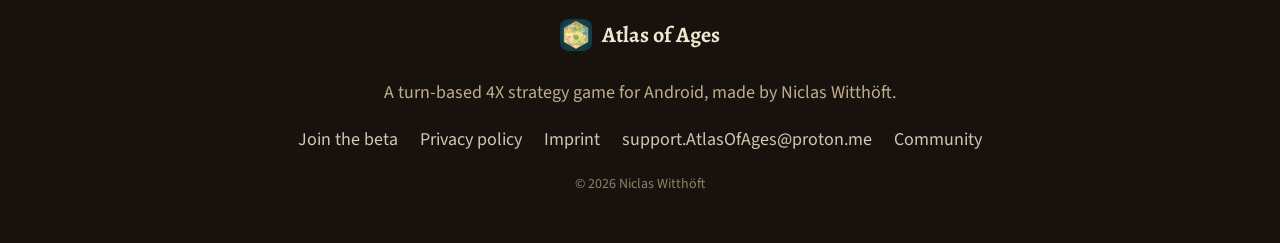
==== commit c670a7eb: "Add files via upload" ====
--- a/index.html
+++ b/index.html
@@ -3,58 +3,127 @@
 <title>Atlas of Ages: turn-based 4X strategy for Android</title><meta name="description" content="Atlas of Ages is a deep turn-based 4X strategy game for Android phones and tablets. Explore a new world every game, build great cities and lead your nation from its first settlement to the Information Era.">
 <meta property="og:type" content="website"><meta property="og:title" content="Atlas of Ages: turn-based 4X strategy for Android">
 <meta property="og:description" content="Atlas of Ages is a deep turn-based 4X strategy game for Android phones and tablets. Explore a new world every game, build great cities and lead your nation from its first settlement to the Information Era."><meta property="og:image" content="https://niclaswitthoeft-aoa.github.io/atlas-of-ages/img/feature.png">
+<meta name="theme-color" content="#221b15">
 <link rel="icon" href="img/icon.png"><link rel="stylesheet" href="style.css"></head>
-<body><header><a class="brand" href="index.html"><img src="img/icon.png" alt="">Atlas of Ages</a><nav><a href="index.html" class=on>Home</a> <a href="beta.html">Join the beta</a> <a href="privacy.html">Privacy</a> <a href="imprint.html">Imprint</a></nav></header>
-<main>
-<section class="hero">
-<p class="eyebrow">Turn-based 4X strategy for Android</p>
-<h1>Shape the history of a world.</h1>
-<p class="lead">Atlas of Ages is a deep turn-based strategy game in the grand tradition of the genre, built from the
-ground up for phones and tablets. Guide a nation from its first settlement to the Information Era: explore uncharted
-lands, build great cities, advance through science, culture and faith, and outwit rival empires on your way to
-victory.</p>
-<div class="actions"><a class="play" href="beta.html">Join the beta</a><a class="ghost" href="#features">Discover the game</a></div>
+<body class="home">
+<header><a class="brand" href="index.html"><img src="img/icon.png" alt="">Atlas of Ages</a><nav><a href="index.html#features">The game</a><a href="index.html#rivals">Rivals</a><a href="index.html#pricing">Pricing</a><a href="beta.html">Beta</a><a href="privacy.html">Privacy</a><a href="imprint.html">Imprint</a></nav></header>
+
+<section class="hero"><div class="inner">
+<p class="kicker">Turn-based 4X strategy for Android</p>
+<h1>Atlas of Ages</h1>
+<div class="rule"></div>
+<p class="tagline">One world, many nations, your history.</p>
+<p class="lead">A deep turn-based strategy game in the grand tradition of the genre, crafted for phones and tablets.
+Lead a nation from its first settlement to the Information Era, and decide how its story is told.</p>
+<a class="button big" href="beta.html">Join the beta</a>
+<p class="fine">Android phones and tablets · Free to try · No ads</p>
+</div></section>
+
+<section class="stats"><div><b>8</b>nations</div><div><b>8</b>eras</div><div><b>7</b>difficulty tiers</div><div><b>6</b>world types</div><div><b>5</b>paths to victory</div></section>
+
+<div id="features"></div>
+<section class="feature">
+<figure><img src="img/world.jpg" alt="A freshly generated continent with rival nations" loading="lazy"></figure>
+<div class="copy"><p class="kicker">Explore</p><h2>A new world, every game</h2><p>Every campaign begins on a freshly generated world of continents and islands, rivers, mountain ranges and coastlines, rich in resources and dotted with independent Free Cities. Send scouts into the unknown, chart the land and claim the places that will make your nation great.</p><p>No two maps, and no two histories, are ever alike.</p></div>
 </section>
-<img class="banner" src="img/feature.png" alt="A city of Atlas of Ages by the coast">
-<section class="intro" id="features">
-<h2>Every game, a new world</h2>
-<p>Each campaign unfolds on a freshly generated world of continents and islands, rivers and mountain ranges,
-resources and independent city-states. Where you settle, what you build and whom you trust are yours to decide,
-and no two histories are ever the same.</p>
+<section class="feature flip">
+<figure><img src="img/capital.jpg" alt="A walled capital at dusk" loading="lazy"></figure>
+<div class="copy"><p class="kicker">Expand</p><h2>Cities that grow before your eyes</h2><p>Found cities and watch them rise from a handful of huts into great capitals. Work the land tile by tile, place districts where their neighbours make them strongest, raise walls, and crown your empire with wonders that only one nation in the world can ever build.</p></div>
 </section>
-<section class="grid">
-<div><h3>A living world</h3><p>Send scouts beyond your borders to chart coastlines and mountain passes, uncover
-resources and meet the Free Cities scattered across the map. Weather sweeps over the land, and day gives way to night
-as the turns go by.</p></div>
-<div><h3>Cities that grow with you</h3><p>Found cities, work the land tile by tile and shape each one with districts,
-buildings and wonders. Where you build matters as much as what you build.</p></div>
-<div><h3>Knowledge, culture and faith</h3><p>Advance through eight eras of technologies and civics, adopt governments
-and policies that suit your strategy, found a religion and recruit great people whose talents change the course of
-history.</p></div>
-<div><h3>Command your armies</h3><p>Turn-based tactical combat rewards preparation: terrain, flanking, fortifications
-and sieges all count, and every battle shows its likely outcome before you commit.</p></div>
-<div><h3>Rivals with ambitions of their own</h3><p>Computer-controlled nations pursue their own plans: they trade,
-form alliances, spread their faith and go to war. Seven difficulty tiers lead from a gentle first campaign to a true
-test of mastery.</p></div>
-<div><h3>Made for your phone</h3><p>A clean, uncluttered interface puts every system within a tap. Preview each move
-before you make it, and learn the game through a six-chapter tutorial that explains its rules as you play.</p></div>
+<section class="feature">
+<figure><img src="img/realm.jpg" alt="A realm of farms, districts and roads" loading="lazy"></figure>
+<div class="copy"><p class="kicker">Exploit</p><h2>Knowledge, culture and faith</h2><p>Advance through eight eras of technologies and civics, from the first fire to the information age. Adopt governments and fit policy cards to your plans, found a religion and carry it across the world, and recruit great people whose talents change the course of history.</p></div>
 </section>
-<section class="split">
-<div><h2>Eight nations, eight ways to play</h2>
+<section class="feature flip">
+<figure><img src="img/battle.jpg" alt="A battle forecast before an attack" loading="lazy"></figure>
+<div class="copy"><p class="kicker">Exterminate</p><h2>Wars are won before the battle</h2><p>Turn-based tactical combat rewards preparation. Terrain, flanking, support, fortification and siege all count, and every attack shows its likely outcome before you commit.</p><p>Raise armies and fleets, clear raider camps and storm fortified cities, or hold the line until the moment is right.</p></div>
+</section>
+<section class="feature">
+<figure><img src="img/trade.jpg" alt="Trade routes along a coast" loading="lazy"></figure>
+<div class="copy"><p class="kicker">Diplomacy</p><h2>Trade, alliance or war</h2><p>Send traders along roads and sea lanes, court the Free Cities with emissaries, negotiate deals and alliances, or denounce a rival before the world. Every nation remembers how you treated it, and every choice has a price.</p></div>
+</section>
+
+<section class="rivals" id="rivals">
+<div class="band"><img src="img/rivals.jpg" alt="A large world shared by many rival nations" loading="lazy"></div>
+<div class="inner">
+<p class="kicker">Rivals</p>
+<h2>Opponents that truly think</h2>
+<p class="intro">Most strategy games make their hardest opponents stronger by handing them bonuses. Atlas of Ages makes
+them smarter. Its computer rivals are developed the way chess engines are: every idea has to prove, over hundreds of
+full games against the version before it, that it really plays better.</p>
+<div class="cards">
+<div><h3>Skill, not bonuses</h3><p>On the first four tiers rivals get no bonuses of any kind. Each tier simply plays
+better: it commits to a victory plan, reads what its rivals are aiming for, runs several campaigns at once and times
+its diplomacy to its wars.</p></div>
+<div><h3>No peeking</h3><p>Rivals know only what you could know: the land they have explored, the units in their sight,
+what they remember and what the world has made public. Automated checks change hidden parts of a game and confirm that
+no rival decision changes with them.</p></div>
+<div><h3>They think in battle</h3><p>From Iron Crown up, rivals search their battles before they fight. They weigh
+hundreds of joint moves along a front, expect your counterattack and, at the top, coordinate their replies and
+follow-up attacks across the whole front.</p></div>
+<div><h3>Loyal allies, smooth turns</h3><p>Rivals keep their alliances, even when an ally edges towards victory. And
+they think while their moves play out in front of you, so even the hardest tier never freezes your game.</p></div>
+</div>
+<figure class="wide"><img src="img/army.jpg" alt="A rival army gathers on the border of a city" loading="lazy">
+<figcaption>A rival army gathers at the border.</figcaption></figure>
+
+<div class="built">
+<p class="kicker">How the rivals were built</p>
+<h2>Every idea has to earn its place</h2>
+<ol class="steps4"><li><span class="n">1</span><h3>Study</h3><p>Seven research studies into how strong players beat computer opponents, how competitive matches open and wage war, and which methods from game-AI research truly hold up. The result: a ranked playbook of fifteen expert strategies.</p></li><li><span class="n">2</span><h3>Spar</h3><p>Seven scripted sparring partners, each playing one expert strategy without mercy: the early rush, the turtle trap, raids, extortion, forward settling, the timing push and naval raids.</p></li><li><span class="n">3</span><h3>Play</h3><p>An overnight tournament rig plays complete 200-turn games, AI against AI, rotating every seat over every start. In a single night it played 468 of them.</p></li><li><span class="n">4</span><h3>Prove</h3><p>A new idea must win on one set of maps, then win again on fresh maps it has never seen, under a sequential statistical test, without slowing the game down. Only then does it ship.</p></li></ol>
+<div class="proof">
+<blockquote>One change looked like a clear win on its first 24 maps, then gave nothing at all on maps it had never
+seen. It never shipped. That is the point of the test.</blockquote>
+<ul class="figures">
+<li><b>468</b>AI-against-AI games in a single night</li>
+<li><b>7</b>expert sparring partners, none of which out-scores the rivals from Iron Crown up</li>
+<li><b>2</b>of the last seventeen ideas made it into the game</li>
+<li><b>0</b>combat bonuses for rivals, at any tier</li>
+</ul></div>
+</div>
+
+<div class="ladder">
+<p class="kicker">Seven tiers</p>
+<h2>Find your level, then climb</h2>
+<div class="cols">
+<div><h3>Smarter rivals on even terms</h3><ol><li><span class="n">1</span><div><b>Wayfarer</b>Rivals plan little and fight loosely, trade simply and never demand tribute. Your units gain +3 strength.</div></li><li><span class="n">2</span><div><b>Regent</b>Rivals follow a plan, focus their attacks, trade, make requests and demand tribute when ready. Even terms.</div></li><li><span class="n">3</span><div><b>Iron Crown</b>Rivals commit to a victory plan, read their rivals&#x27; aims, run two campaigns, think ahead in battle and see through bluffs.</div></li><li><span class="n">4</span><div><b>Sovereign</b>Rivals play their best: firm plans, three campaigns, opening plans, the deepest battle search and diplomacy timed to their wars. Even terms.</div></li></ol></div>
+<div class="edge"><h3>Sovereign rivals with a head start</h3><ol><li><span class="n">5</span><div><b>Imperator</b>Sovereign rivals with a head start: +15% yields and an extra Warrior.</div></li><li><span class="n">6</span><div><b>Exalted</b>Sovereign rivals with a large head start: +35% yields and an extra Settler, Warrior and Builder.</div></li><li><span class="n">7</span><div><b>Ascendant</b>Sovereign rivals with an overwhelming head start: +50% yields, two extra Settlers, two extra Warriors and a Builder.</div></li></ol>
+<p class="soft2">The top three tiers unlock as you win: beat a tier to open the next.</p></div>
+</div></div>
+</div></section>
+
+<section class="atmos"><div class="inner">
+<h2>A world that breathes</h2>
+<p>Dawn breaks over your cities, dusk paints the land gold and moonlit nights give way to a new morning. Weather fronts
+drift across fields and forests, and rain rolls in over the land.</p>
+<div class="pair"><figure><img src="img/night.jpg" alt="A capital by moonlight" loading="lazy"><figcaption>Moonlit nights</figcaption></figure>
+<figure><img src="img/rain.jpg" alt="Rain over fields and cities" loading="lazy"><figcaption>Rain rolls in</figcaption></figure></div>
+</div></section>
+
+<section class="lists"><div class="inner">
+<div class="card"><h2>Eight nations, eight ways to play</h2>
 <p>Every nation brings its own leader, abilities, unique unit and unique construction.</p>
 <ul class="list"><li><b>Aurelian Lyceum</b><span>Science &amp; Engineering</span></li><li><b>Kingdom of Solmere</b><span>Culture &amp; Diplomacy</span></li><li><b>Khardai Horde</b><span>Military &amp; Expansion</span></li><li><b>Vessaline Republic</b><span>Trade &amp; Maritime</span></li><li><b>Nahrani River Realm</b><span>Religion &amp; Population</span></li><li><b>Margraviate of Brennmark</b><span>Production &amp; Infrastructure</span></li><li><b>Kethra Tideholds</b><span>Naval Raiding &amp; Conquest</span></li><li><b>Orsenn Compact</b><span>Intrigue &amp; Free City Diplomacy</span></li></ul></div>
-<div><h2>Five paths to victory</h2>
-<ul class="list">
+<div class="card"><h2>Five paths to victory</h2>
+<ul class="list vic">
 <li><b>Domination</b><span>Hold the original capital of every rival.</span></li>
 <li><b>Scientific</b><span>Complete the expeditions that carry your people beyond the earth.</span></li>
 <li><b>Cultural</b><span>Draw more visitors with your renown than any rival keeps at home.</span></li>
 <li><b>Religious</b><span>Make your faith the majority across the world, and hold it.</span></li>
 <li><b>Legacy</b><span>Lead in score when the final turn arrives.</span></li>
 </ul>
-<p>Six world types, from a single great Pangaea to scattered Archipelagos, and three map sizes give every campaign
-its own shape.</p></div>
+<p class="soft">Six world types, from a single great Pangaea to scattered Archipelagos, and three map sizes give every
+campaign its own shape.</p></div>
+</div></section>
+
+<section class="feature">
+<figure><img src="img/interface.jpg" alt="The map with the game&#x27;s interface" loading="lazy"></figure>
+<div class="copy"><p class="kicker">Made for touch</p><h2>Designed for your hands</h2><p>Atlas of Ages was designed for touch from the very first line. Every system sits a single tap away, every move is previewed before you confirm it, and a long press explains anything on the map. Lenses reveal yields and the best places to settle.</p><p>A six-chapter tutorial teaches each rule with the game's real numbers as you play.</p><ul class="chips"><li>Plays fully offline</li><li>Automatic saves</li><li>Google Play Games achievements and leaderboards</li><li>Phones and tablets</li></ul></div>
 </section>
-<section class="pricing">
+
+<section class="gallery"><div class="inner"><h2>Inside the game</h2><div class="grid"><figure><a href="img/ui_city.jpg"><img src="img/ui_city.jpg" alt="Shape every city" loading="lazy"></a><figcaption><b>Shape every city</b>Citizens, growth, housing and a build list sorted by category.</figcaption></figure><figure><a href="img/ui_tech.jpg"><img src="img/ui_tech.jpg" alt="Eight eras of discovery" loading="lazy"></a><figcaption><b>Eight eras of discovery</b>A technology tree and a civics tree from the first fire to the information age.</figcaption></figure><figure><a href="img/ui_government.jpg"><img src="img/ui_government.jpg" alt="Govern your way" loading="lazy"></a><figcaption><b>Govern your way</b>Governments and policy cards that fit the plan you are pursuing.</figcaption></figure><figure><a href="img/ui_diplomacy.jpg"><img src="img/ui_diplomacy.jpg" alt="Deals and alliances" loading="lazy"></a><figcaption><b>Deals and alliances</b>Trade resources, sign agreements and keep an eye on every rival's mood.</figcaption></figure><figure><a href="img/ui_religion.jpg"><img src="img/ui_religion.jpg" alt="Found a faith" loading="lazy"></a><figcaption><b>Found a faith</b>Choose beliefs, spread your religion and defend it.</figcaption></figure><figure><a href="img/ui_reports.jpg"><img src="img/ui_reports.jpg" alt="Your empire at a glance" loading="lazy"></a><figcaption><b>Your empire at a glance</b>Every number explained, from the ledger to the race for victory.</figcaption></figure></div></div></section>
+
+<section class="pricing" id="pricing"><div class="inner">
 <h2>Free to try. One purchase for the complete game.</h2>
 <div class="tiers">
 <div><h3>Free</h3><ul>
@@ -69,12 +138,15 @@
 <li>All seven difficulty tiers, up to Ascendant</li>
 <li>Every future update included</li></ul></div>
 </div>
-<p class="note">No ads. No subscriptions. No energy or waiting timers.</p>
-</section>
-<section class="facts"><span>Plays fully offline</span><span>Automatic saves</span><span>Google Play Games achievements and leaderboards</span><span>Phones and tablets</span></section>
-<section><h2 class="center">Screenshots</h2>
-<div class="shots"><img src="img/01_capital.jpg" alt="Atlas of Ages screenshot" loading="lazy"><img src="img/02_empire.jpg" alt="Atlas of Ages screenshot" loading="lazy"><img src="img/03_wide.jpg" alt="Atlas of Ages screenshot" loading="lazy"><img src="img/04_combat.jpg" alt="Atlas of Ages screenshot" loading="lazy"><img src="img/05_tech.jpg" alt="Atlas of Ages screenshot" loading="lazy"><img src="img/06_city.jpg" alt="Atlas of Ages screenshot" loading="lazy"><img src="img/07_diplomacy.jpg" alt="Atlas of Ages screenshot" loading="lazy"><img src="img/08_rain.jpg" alt="Atlas of Ages screenshot" loading="lazy"></div></section>
-<section class="cta"><h2>Join the closed beta</h2><p>Atlas of Ages is in closed testing on Google Play. Become a tester to play before release and help shape the final game.</p><a class="play" href="beta.html">Join the beta</a></section>
-</main>
-<footer>Atlas of Ages · made by Niclas Witthöft · <a href="privacy.html">Privacy</a> · <a href="imprint.html">Imprint</a> · <a href="mailto:support.AtlasOfAges@proton.me">support.AtlasOfAges@proton.me</a></footer>
+<p class="soft">No ads. No subscriptions. No energy or waiting timers.</p>
+</div></section>
+
+<section class="closing"><div class="inner"><h2>Be among the first to play</h2>
+<p>Atlas of Ages is in closed testing on Google Play. Join the beta to play before release and help shape the
+final game.</p><a class="button" href="beta.html">Join the beta</a></div></section>
+
+<footer><div class="foot"><div class="fbrand"><img src="img/icon.png" alt="">Atlas of Ages</div>
+<p>A turn-based 4X strategy game for Android, made by Niclas Witthöft.</p>
+<p class="flinks"><a href="beta.html">Join the beta</a><a href="privacy.html">Privacy policy</a><a href="imprint.html">Imprint</a><a href="mailto:support.AtlasOfAges@proton.me">support.AtlasOfAges@proton.me</a><a href="https://www.reddit.com/r/AtlasOfAges/" target="_blank" rel="noopener noreferrer">Community</a></p>
+<p class="copyright">© 2026 Niclas Witthöft</p></div></footer>
 </body></html>
--- a/style.css
+++ b/style.css
@@ -1,34 +1,86 @@
-:root{--paper:#f4ead3;--paper2:#e9dcbd;--ink:#2c241d;--soft:#6b5a48;--brass:#c89a3c;--leather:#2c241d}
-*{box-sizing:border-box}body{margin:0;background:var(--paper);color:var(--ink);font:17px/1.55 Georgia,'Times New Roman',serif}
-header{display:flex;flex-wrap:wrap;gap:12px;align-items:center;justify-content:space-between;padding:12px 20px;background:var(--leather)}
-header a{color:#f4ead3;text-decoration:none}.brand{display:flex;align-items:center;gap:10px;font-size:22px;font-weight:bold}
-.brand img{width:36px;height:36px;border-radius:8px}nav a{margin-left:16px;font-family:system-ui,sans-serif;font-size:15px;opacity:.85}
-nav a.on,nav a:hover{opacity:1;border-bottom:2px solid var(--brass)}main{max-width:1060px;margin:0 auto;padding:24px 20px}
-h1{font-size:30px;line-height:1.25;margin:.3em 0}h2{font-size:21px;margin:1.4em 0 .4em}a{color:#8a5a12}
-.hero{text-align:center;padding:12px 0 8px}.hero p{max-width:720px;margin:10px auto 18px;color:var(--soft)}
-.play{display:inline-block;background:var(--brass);color:var(--ink);padding:12px 22px;border-radius:10px;font:bold 17px system-ui,sans-serif;text-decoration:none;box-shadow:0 2px 0 #846124}
-.banner{width:100%;border-radius:12px;margin:22px 0;box-shadow:0 3px 10px rgba(0,0,0,.25)}
-.cols{display:grid;grid-template-columns:repeat(auto-fit,minmax(300px,1fr));gap:24px}
-.cols>div{background:var(--paper2);border:1px solid #d4c39b;border-radius:12px;padding:6px 20px 14px}
-.shots{display:grid;grid-template-columns:repeat(auto-fit,minmax(260px,1fr));gap:12px;margin:26px 0}
-.shots img{width:100%;border-radius:8px;box-shadow:0 2px 6px rgba(0,0,0,.2)}.center{text-align:center}
-.steps li{margin:10px 0}footer{text-align:center;padding:24px;color:var(--soft);font:14px system-ui,sans-serif}
-.eyebrow{font:600 14px system-ui,sans-serif;letter-spacing:.12em;text-transform:uppercase;color:#91671f;margin:6px 0 0}
-.hero h1{font-size:40px;margin:.2em 0}.lead{font-size:19px}
-.actions{display:flex;gap:14px;justify-content:center;flex-wrap:wrap}
-.ghost{display:inline-block;padding:12px 22px;border-radius:10px;border:2px solid var(--brass);color:var(--ink);font:bold 17px system-ui,sans-serif;text-decoration:none}
-.intro{text-align:center;max-width:780px;margin:10px auto 6px}.intro p{color:var(--soft)}
-.grid{display:grid;grid-template-columns:repeat(auto-fit,minmax(260px,1fr));gap:18px;margin:22px 0}
-.grid>div,.split>div,.tiers>div{background:var(--paper2);border:1px solid #d4c39b;border-radius:12px;padding:4px 20px 12px}
-.grid h3,.tiers h3{font-size:19px;margin:.8em 0 .3em}.grid p{margin:.3em 0 .6em}
-.split{display:grid;grid-template-columns:repeat(auto-fit,minmax(270px,1fr));gap:18px;margin:26px 0}
-.list{list-style:none;padding:0;margin:.6em 0}.list li{display:flex;justify-content:space-between;gap:12px;padding:7px 0;border-bottom:1px solid #d4c39b}
+@font-face{font-family:Alegreya;src:url(fonts/Alegreya-VF.woff) format("woff");font-weight:400 900;font-display:swap}
+@font-face{font-family:"Source Sans 3";src:url(fonts/SourceSans3-VF.woff) format("woff");font-weight:200 900;font-display:swap}
+:root{--paper:#f4ead3;--paper2:#ebdfc2;--line:#d8c69c;--ink:#2c241d;--soft:#6b5a48;--brass:#c89a3c;--brass2:#e8c46e;--leather:#221b15;--night:#17120e;--cream:#f1e6cf}
+*{box-sizing:border-box}html{scroll-behavior:smooth}
+body{margin:0;background:var(--paper);color:var(--ink);font:18px/1.6 "Source Sans 3",system-ui,sans-serif}
+h1,h2,h3{font-family:Alegreya,Georgia,serif;line-height:1.15;margin:0 0 .45em}h2{font-size:clamp(28px,3.4vw,40px)}h3{font-size:22px}
+a{color:#8a5a12}img{display:block;max-width:100%}
+header{position:sticky;top:0;z-index:10;display:flex;flex-wrap:wrap;gap:8px 18px;align-items:center;justify-content:space-between;padding:10px 24px;background:rgba(23,18,14,.86);backdrop-filter:blur(8px);border-bottom:1px solid rgba(200,154,60,.35)}
+header a{color:var(--cream);text-decoration:none}.brand{display:flex;align-items:center;gap:10px;font:700 22px Alegreya,Georgia,serif}
+.brand img{width:34px;height:34px;border-radius:8px}nav{display:flex;flex-wrap:wrap;gap:4px 18px}nav a{font-size:15px;opacity:.82;padding:4px 0}
+nav a.on,nav a:hover{opacity:1;box-shadow:inset 0 -2px 0 var(--brass)}
+.inner{max-width:1120px;margin:0 auto;padding:0 24px}
+.kicker{font:700 13px "Source Sans 3",system-ui,sans-serif;letter-spacing:.16em;text-transform:uppercase;color:#a87a26;margin:0 0 10px}
+.button{display:inline-block;background:linear-gradient(#e2b964,#c89a3c);color:#2a1f12;padding:13px 26px;border-radius:12px;font:700 17px "Source Sans 3",system-ui,sans-serif;text-decoration:none;box-shadow:0 3px 0 #7d5a1f,0 8px 20px rgba(0,0,0,.25);transition:transform .15s}
+.button:hover{transform:translateY(-1px)}.button.big{font-size:19px;padding:15px 34px}
+.hero{min-height:88vh;display:flex;align-items:center;color:var(--cream);background:linear-gradient(90deg,rgba(18,13,9,.92) 0%,rgba(18,13,9,.72) 34%,rgba(18,13,9,.15) 68%,rgba(18,13,9,0) 100%),url(img/hero.jpg) center/cover no-repeat;padding:70px 0 60px}
+.hero .inner{width:100%}.hero h1{font-size:clamp(52px,8vw,96px);font-weight:700;text-shadow:0 3px 12px rgba(0,0,0,.55);margin:0}
+.hero .kicker{color:var(--brass2)}.rule{width:min(340px,60%);height:2px;background:var(--brass);margin:14px 0 18px}
+.tagline{font:italic 400 clamp(22px,2.6vw,30px) Alegreya,Georgia,serif;margin:0 0 16px}.lead{max-width:560px;font-size:19px;color:#e7dac0;margin:0 0 28px}
+.fine{font-size:14px;color:#cbbd9f;margin:16px 0 0}
+.stats{display:grid;grid-template-columns:repeat(5,1fr);background:var(--leather);color:var(--cream);border-top:1px solid #3b2f22;border-bottom:1px solid #3b2f22}
+.stats div{text-align:center;padding:22px 8px;font-size:15px;letter-spacing:.04em;text-transform:uppercase;color:#cbbd9f}
+.stats b{display:block;font:700 40px Alegreya,Georgia,serif;color:var(--brass2);letter-spacing:0;text-transform:none}
+.feature{max-width:1180px;margin:0 auto;padding:80px 24px;display:grid;grid-template-columns:1.25fr 1fr;gap:56px;align-items:center}
+.feature.flip figure{order:2}.feature figure{margin:0}.feature img{border-radius:14px;box-shadow:0 18px 40px rgba(40,28,15,.28)}
+.feature .copy p{color:#4a3d30}.feature+.feature{padding-top:20px}
+.rivals{background:var(--night);color:var(--cream);padding:0 0 80px;margin-top:40px}
+.rivals .band{position:relative;max-height:440px;overflow:hidden}.rivals .band img{width:100%;height:440px;object-fit:cover;opacity:.9}
+.rivals .band::after{content:"";position:absolute;inset:0;background:linear-gradient(rgba(23,18,14,.1),rgba(23,18,14,.55) 60%,var(--night))}
+.rivals .inner{margin-top:-120px;position:relative}.rivals .kicker{color:var(--brass2)}.rivals .intro{max-width:760px;font-size:19px;color:#dcccad}
+.cards{display:grid;grid-template-columns:repeat(2,1fr);gap:20px;margin:40px 0 0}
+.cards div{background:#221b15;border:1px solid #3d3023;border-top:3px solid var(--brass);border-radius:12px;padding:24px 28px 10px}
+.cards p{color:#cdbd9e;font-size:17px}
+.wide{margin:40px 0 0;position:relative}.wide img{width:100%;border-radius:16px;box-shadow:0 18px 44px rgba(0,0,0,.45)}
+.wide figcaption{position:absolute;left:22px;bottom:16px;color:#fff;font:italic 600 21px Alegreya,Georgia,serif;text-shadow:0 2px 10px rgba(0,0,0,.8)}
+.built{margin-top:90px}.built h2,.ladder h2{color:var(--cream)}
+.steps4{list-style:none;padding:0;margin:34px 0 0;display:grid;grid-template-columns:repeat(4,1fr);gap:28px;position:relative}
+.steps4::before{content:"";position:absolute;left:24px;right:24px;top:23px;height:2px;background:linear-gradient(90deg,var(--brass),rgba(200,154,60,.25))}
+.steps4 li{position:relative}.steps4 h3{margin:16px 0 8px;color:var(--brass2)}.steps4 p{color:#cdbd9e;font-size:16.5px;margin:0}
+.n{display:inline-grid;place-items:center;width:48px;height:48px;border-radius:50%;background:var(--night);border:2px solid var(--brass);color:var(--brass2);font:700 22px Alegreya,Georgia,serif;position:relative}
+.proof{display:grid;grid-template-columns:1fr 1.3fr;gap:40px;align-items:center;margin-top:56px;padding:34px 38px;background:#211a14;border:1px solid #3d3023;border-radius:16px}
+.proof blockquote{margin:0;font:italic 400 clamp(21px,2.2vw,26px)/1.4 Alegreya,Georgia,serif;color:var(--cream);border-left:3px solid var(--brass);padding-left:22px}
+.figures{list-style:none;padding:0;margin:0;display:grid;grid-template-columns:1fr 1fr;gap:22px 28px}
+.figures li{color:#bfae8e;font-size:15.5px;line-height:1.45}.figures b{display:block;font:700 42px/1.1 Alegreya,Georgia,serif;color:var(--brass2)}
+.ladder{margin-top:90px}.ladder .cols{display:grid;grid-template-columns:1fr 1fr;gap:24px;margin-top:30px}
+.ladder .cols>div{background:#211a14;border:1px solid #3d3023;border-radius:16px;padding:24px 26px 12px}
+.ladder .cols>div.edge{background:linear-gradient(#2e1915,#211612);border-color:#6b3427}
+.ladder h3{font-size:20px;color:var(--brass2)}.ladder .edge h3{color:#ec9a7c}
+.ladder ol{list-style:none;padding:0;margin:14px 0 0}.ladder li{display:flex;gap:16px;align-items:flex-start;padding:12px 0;border-top:1px solid rgba(255,255,255,.07)}
+.ladder li .n{flex:none;width:40px;height:40px;font-size:19px}.ladder .edge li .n{border-color:#c2563c;color:#ec9a7c}
+.ladder li div{color:#cdbd9e;font-size:16px;line-height:1.45}.ladder li b{display:block;color:var(--cream);font:700 19px Alegreya,Georgia,serif;margin-bottom:2px}
+.soft2{color:#bfae8e;font-size:15px;margin:10px 0 8px}
+.atmos{padding:80px 0 40px;text-align:center}.atmos p{max-width:720px;margin:0 auto;color:var(--soft)}
+.pair{display:grid;grid-template-columns:1fr 1fr;gap:18px;margin-top:34px}.pair figure{margin:0;position:relative}
+.pair img{border-radius:14px;box-shadow:0 14px 30px rgba(40,28,15,.25)}
+.pair figcaption{position:absolute;left:16px;bottom:14px;color:#fff;font:italic 600 20px Alegreya,Georgia,serif;text-shadow:0 2px 8px rgba(0,0,0,.7)}
+.lists .inner{display:grid;grid-template-columns:repeat(auto-fit,minmax(300px,1fr));gap:22px;padding-top:40px;padding-bottom:20px}
+.card{background:var(--paper2);border:1px solid var(--line);border-radius:14px;padding:26px 28px 18px}.card h2{font-size:28px}
+.list{list-style:none;padding:0;margin:.6em 0}.list li{display:flex;justify-content:space-between;gap:14px;padding:9px 0;border-bottom:1px solid var(--line)}
 .list li:last-child{border-bottom:none}.list span{color:var(--soft);text-align:right}
-.pricing{text-align:center;margin:34px 0 10px}.tiers{display:grid;grid-template-columns:repeat(auto-fit,minmax(260px,1fr));gap:18px;text-align:left;margin-top:14px}
-.tiers ul{padding-left:20px}.tiers li{margin:6px 0}.tiers .full{border:2px solid var(--brass);background:#efe1bd}
-.note{color:var(--soft);margin-top:14px}
-.facts{display:flex;flex-wrap:wrap;justify-content:center;gap:10px;margin:24px 0}
-.facts span{background:var(--leather);color:#f4ead3;border-radius:999px;padding:6px 14px;font:14px system-ui,sans-serif}
-.cta{text-align:center;background:var(--leather);color:#f4ead3;border-radius:14px;padding:18px 24px 26px;margin:30px 0}
-.cta p{color:#e9dcbd}
-@media (max-width:600px){.hero h1{font-size:30px}.lead{font-size:17px}.list li{flex-direction:column;gap:2px}.list span{text-align:left}}
+.list.vic li{display:grid;grid-template-columns:118px 1fr}.list.vic span{text-align:left}.soft{color:var(--soft)}
+.chips{list-style:none;padding:0;display:flex;flex-wrap:wrap;gap:8px;margin:18px 0 0}.chips li{background:var(--leather);color:var(--cream);border-radius:999px;padding:6px 14px;font-size:14px}
+.gallery{background:var(--paper2);padding:70px 0;border-top:1px solid var(--line);border-bottom:1px solid var(--line)}.gallery h2{text-align:center}
+.gallery .grid{display:grid;grid-template-columns:repeat(auto-fit,minmax(300px,1fr));gap:22px;margin-top:26px}
+.gallery figure{margin:0}.gallery img{border-radius:10px;box-shadow:0 10px 24px rgba(40,28,15,.22)}
+.gallery figcaption{margin-top:10px;font-size:15.5px;color:var(--soft)}.gallery figcaption b{display:block;color:var(--ink);font:700 19px Alegreya,Georgia,serif}
+.pricing{padding:80px 0 60px;text-align:center}.tiers{display:grid;grid-template-columns:repeat(auto-fit,minmax(280px,1fr));gap:22px;text-align:left;margin:28px auto 18px;max-width:900px}
+.tiers>div{background:var(--paper2);border:1px solid var(--line);border-radius:14px;padding:22px 28px 14px}.tiers ul{padding-left:20px}.tiers li{margin:8px 0}
+.tiers .full{border:2px solid var(--brass);background:#efe0b9;box-shadow:0 12px 30px rgba(120,85,30,.18)}
+.closing{background:linear-gradient(rgba(18,13,9,.72),rgba(18,13,9,.82)),url(img/cta.jpg) center/cover;color:var(--cream);text-align:center;padding:100px 0}
+.closing p{max-width:620px;margin:0 auto 28px;color:#dccdae;font-size:19px}
+footer{background:var(--night);color:#bfae8e;padding:46px 0 34px}.foot{max-width:1120px;margin:0 auto;padding:0 24px;text-align:center}
+.fbrand{display:inline-flex;align-items:center;gap:10px;font:700 22px Alegreya,Georgia,serif;color:var(--cream)}.fbrand img{width:32px;height:32px;border-radius:8px}
+.flinks{display:flex;flex-wrap:wrap;justify-content:center;gap:6px 22px}.flinks a{color:var(--cream);text-decoration:none;opacity:.85}.flinks a:hover{opacity:1;text-decoration:underline}
+.copyright{font-size:14px;opacity:.7}
+.page{max-width:860px;margin:0 auto;padding:50px 24px 70px}.page h1{font-size:clamp(34px,4vw,46px)}.page h2{font-size:26px;margin-top:1.4em}
+.steps li{margin:12px 0}
+@media (max-width:900px){.feature{grid-template-columns:1fr;gap:26px;padding:56px 24px}.feature.flip figure{order:0}
+.stats{grid-template-columns:repeat(3,1fr)}.cards,.ladder .cols,.proof{grid-template-columns:1fr}
+.steps4{grid-template-columns:1fr 1fr;gap:34px 28px}.steps4::before{display:none}}
+@media (max-width:600px){body{font-size:17px}header{padding:8px 16px}nav{gap:2px 14px}nav a{font-size:14px}
+.hero{min-height:auto;padding:70px 0 54px;background:linear-gradient(rgba(18,13,9,.48),rgba(18,13,9,.8)),url(img/hero.jpg) 60% center/cover no-repeat}
+.stats div:last-child{grid-column:1/-1}.list.vic li{display:flex}.wide figcaption{font-size:17px;left:14px;bottom:10px}
+.stats{grid-template-columns:repeat(2,1fr)}.pair{grid-template-columns:1fr}.list li{flex-direction:column;gap:2px}.list span{text-align:left}
+.rivals .inner{margin-top:-60px}.rivals .band img{height:260px}.steps4{grid-template-columns:1fr}
+.proof{padding:26px 22px}.figures b{font-size:36px}.built,.ladder{margin-top:64px}}
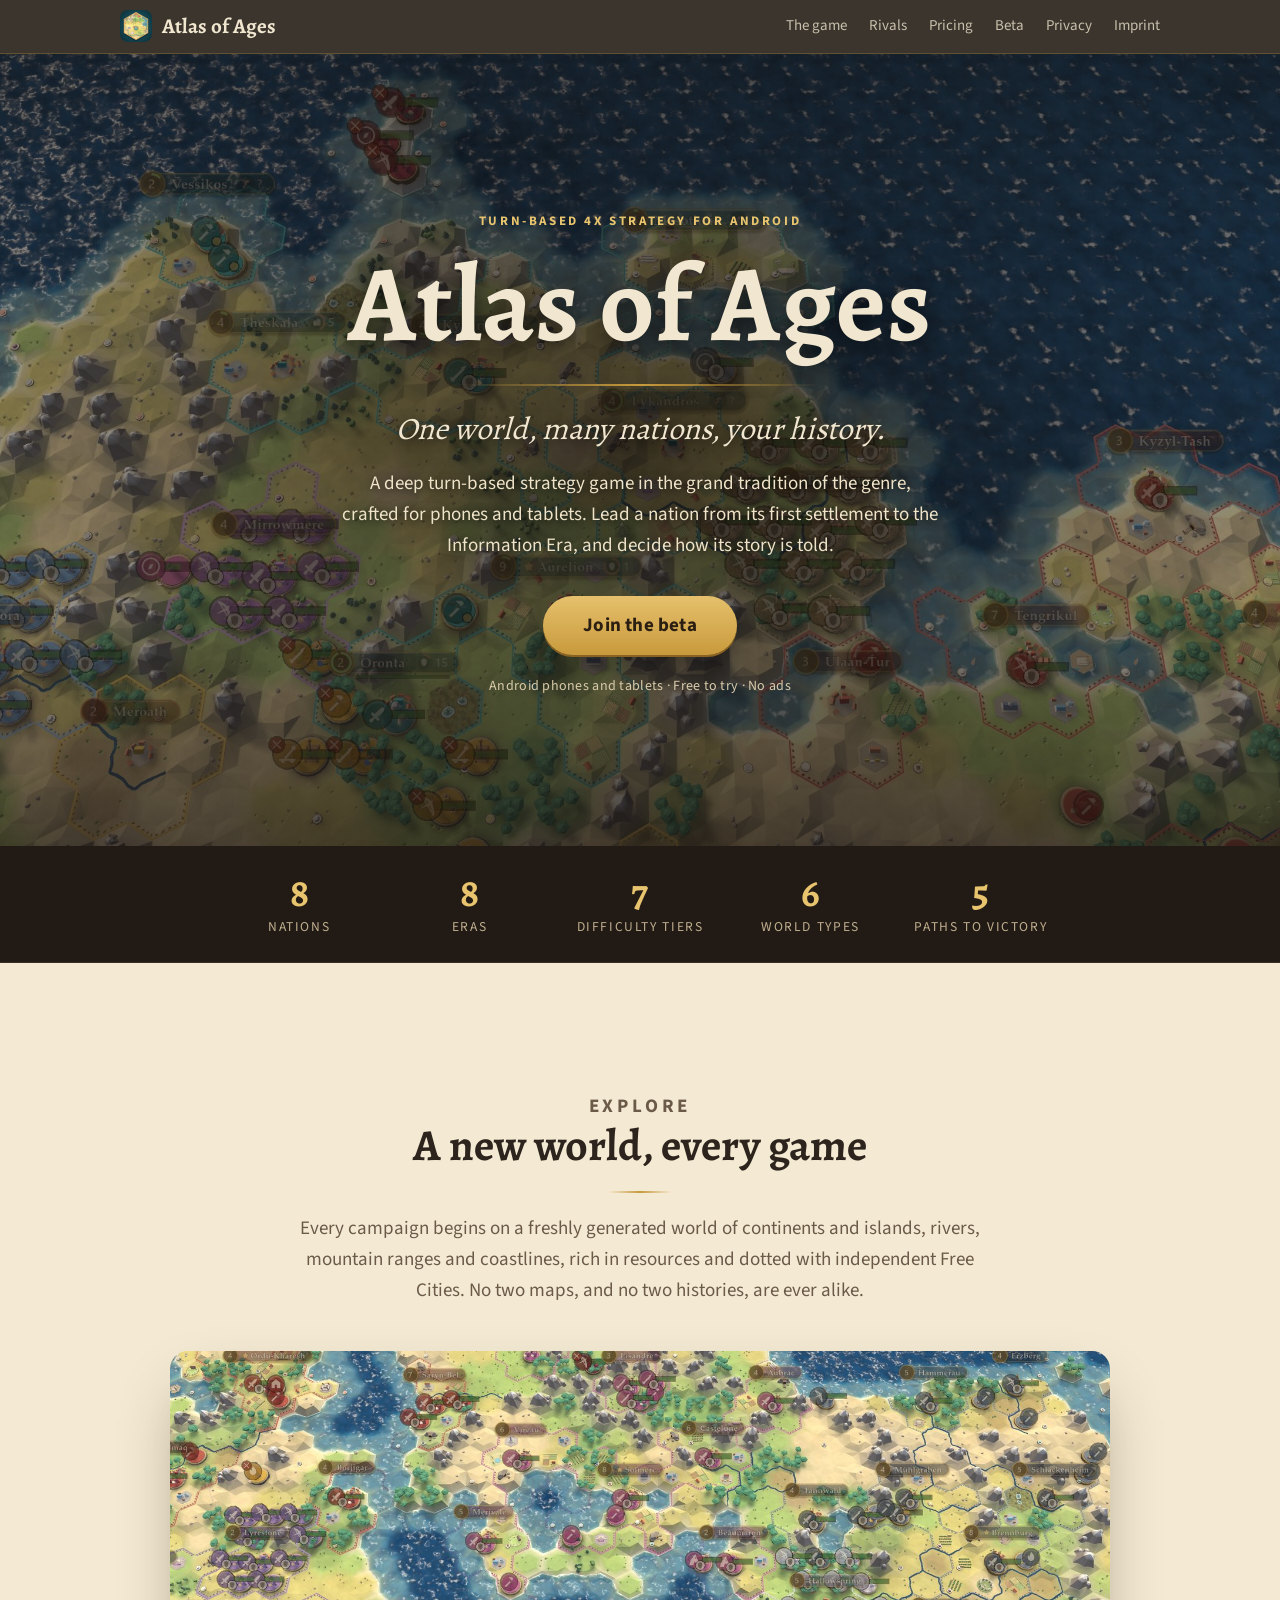
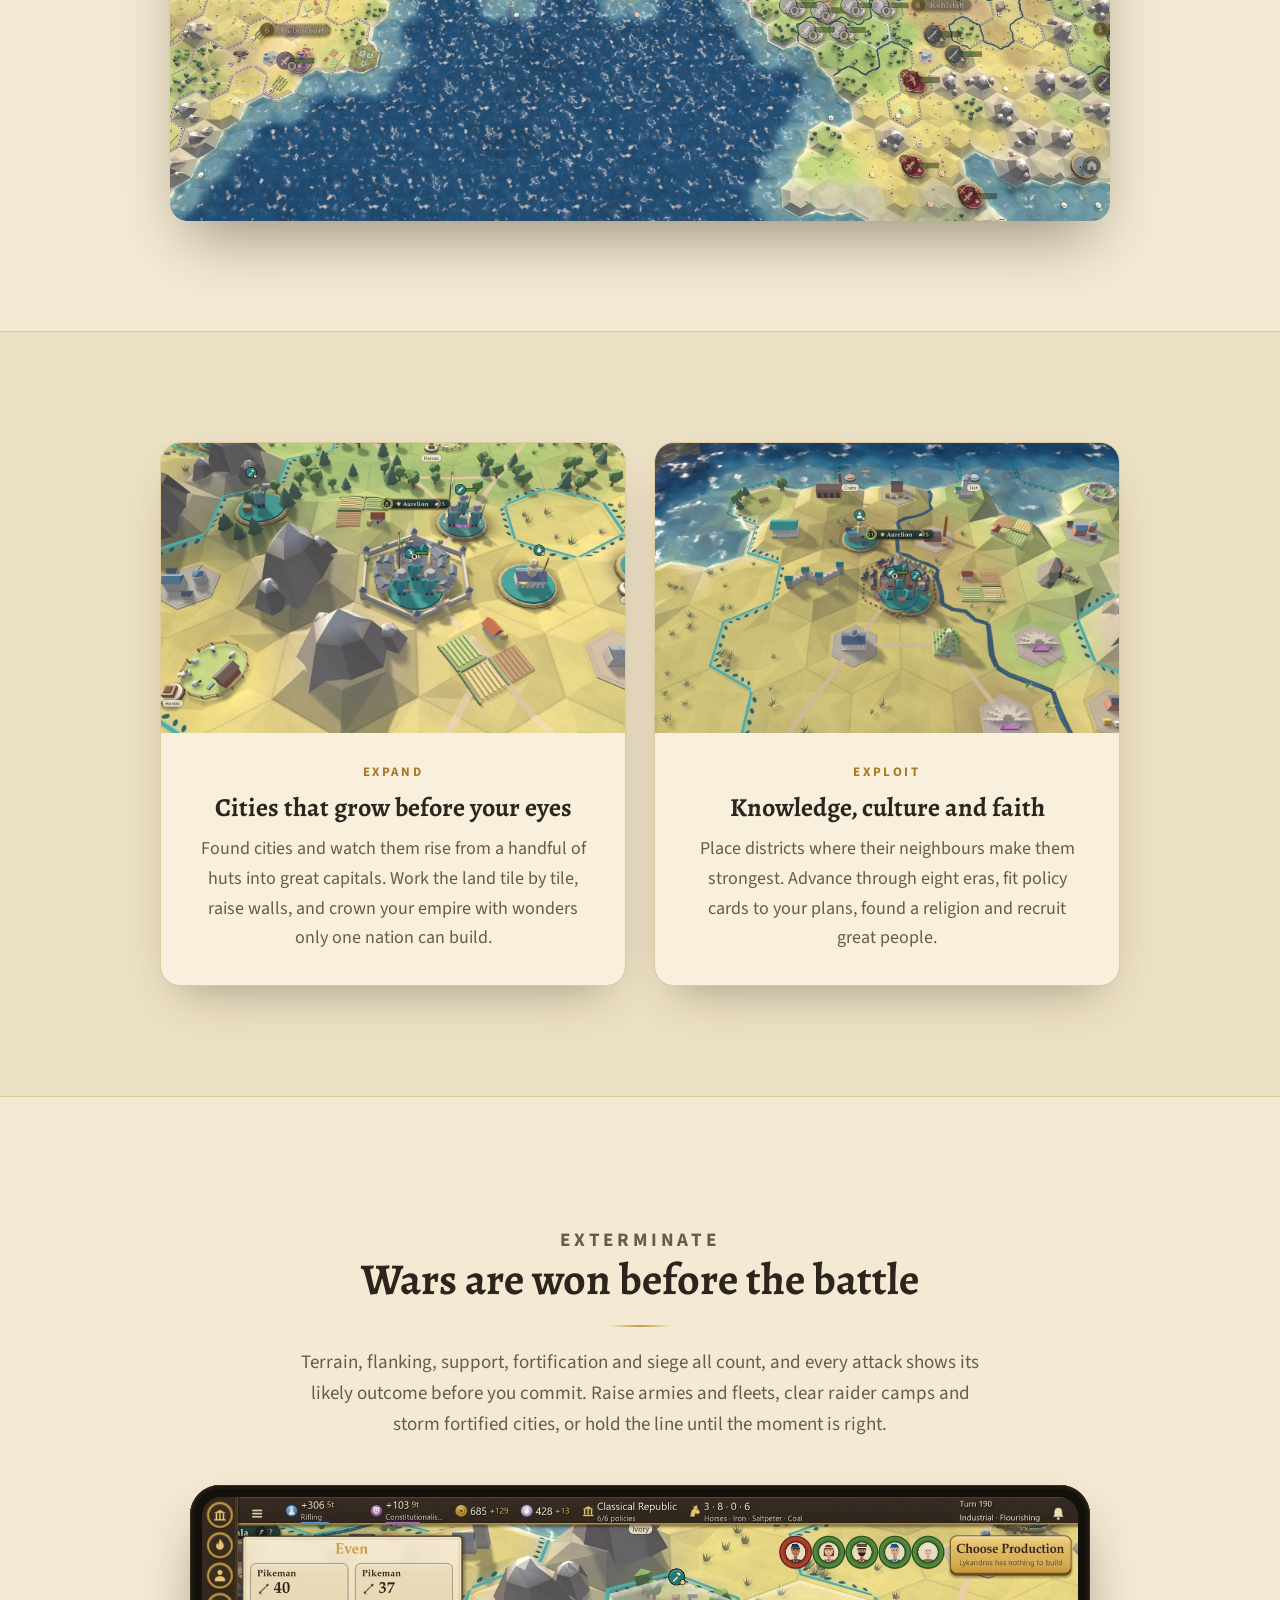
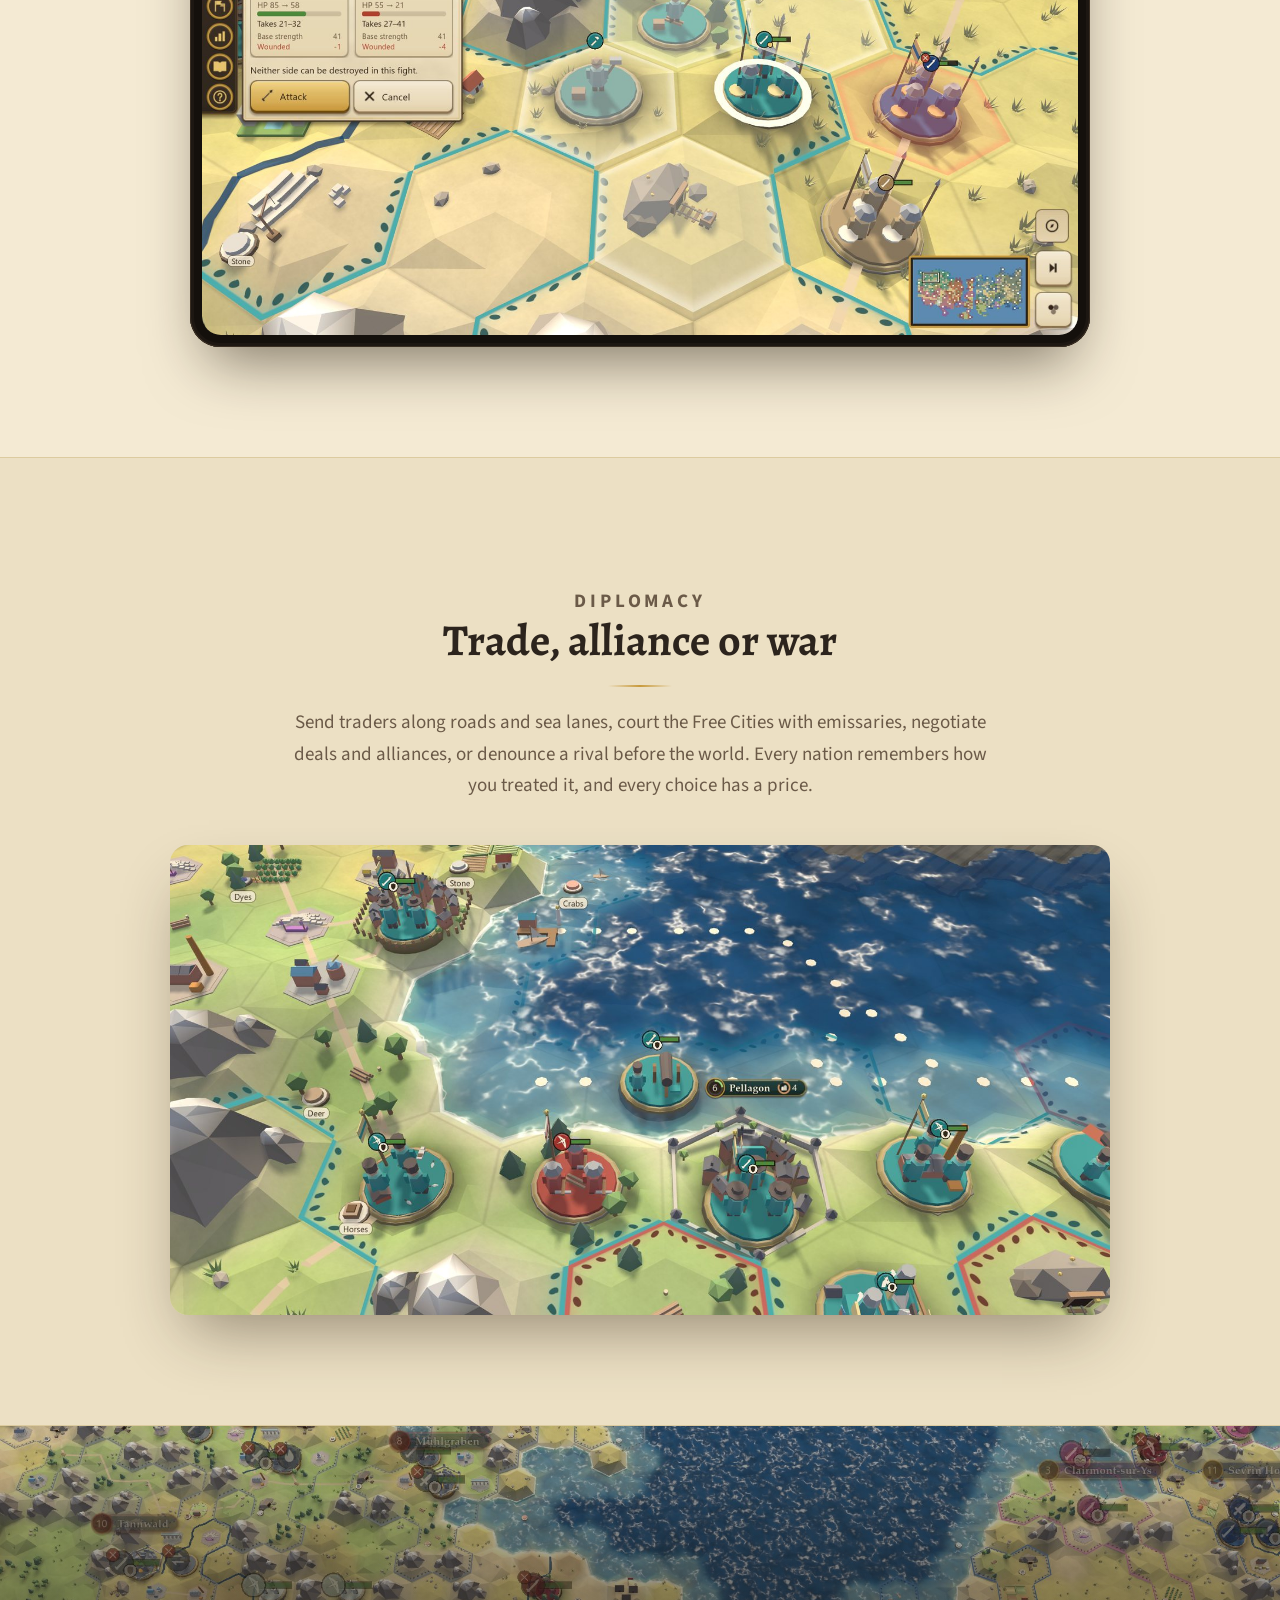
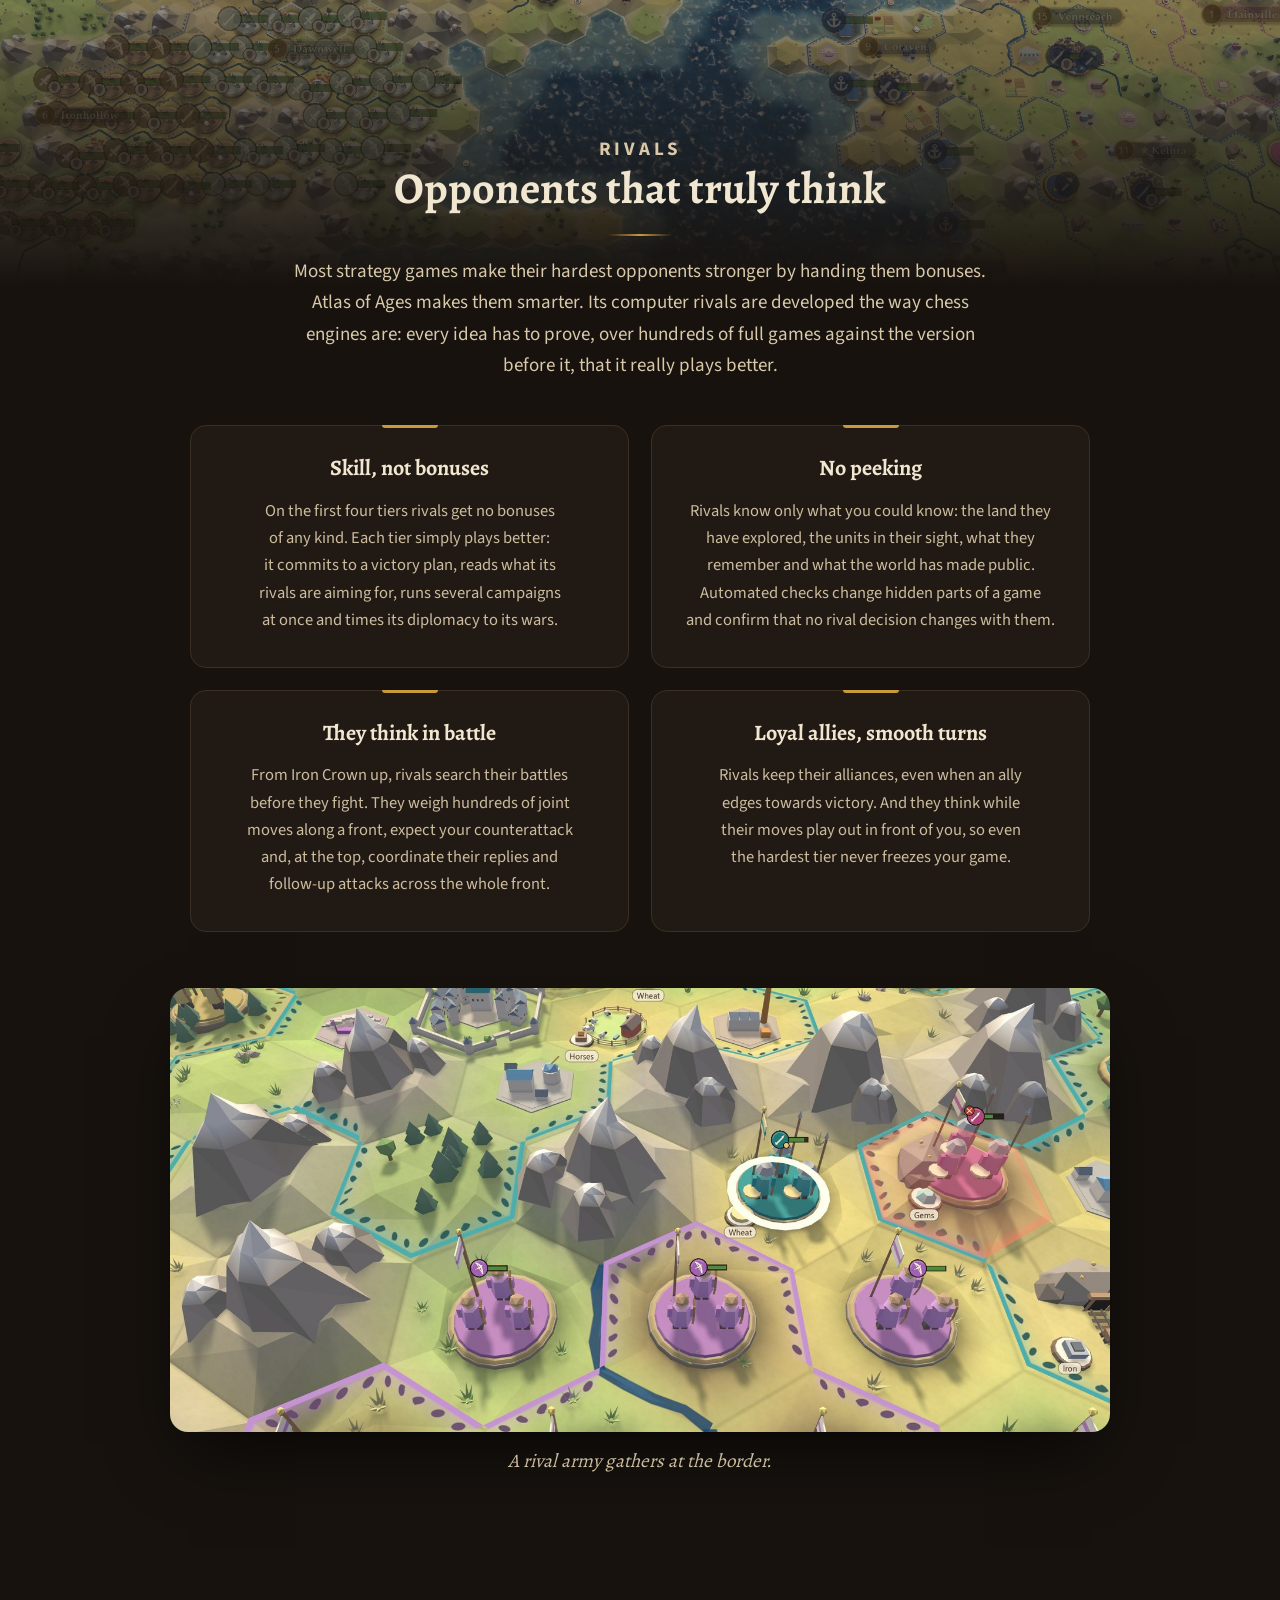
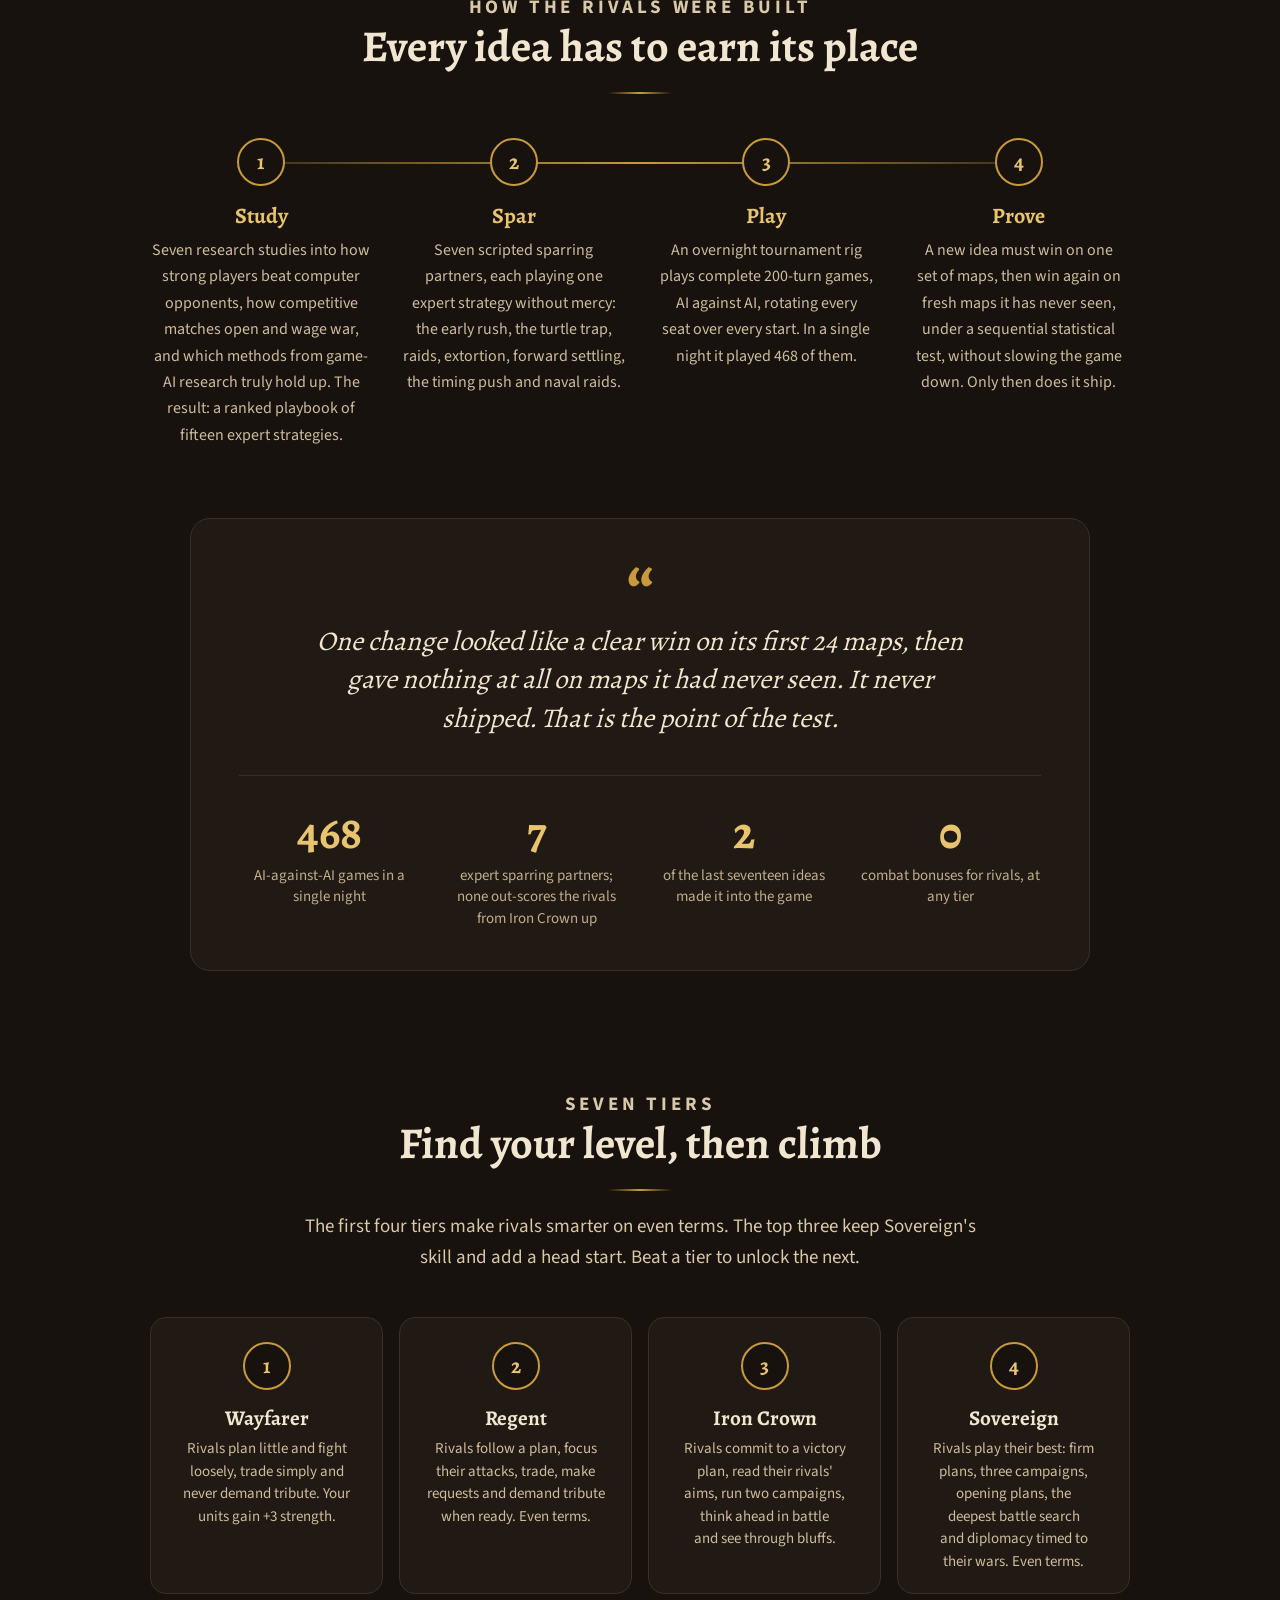
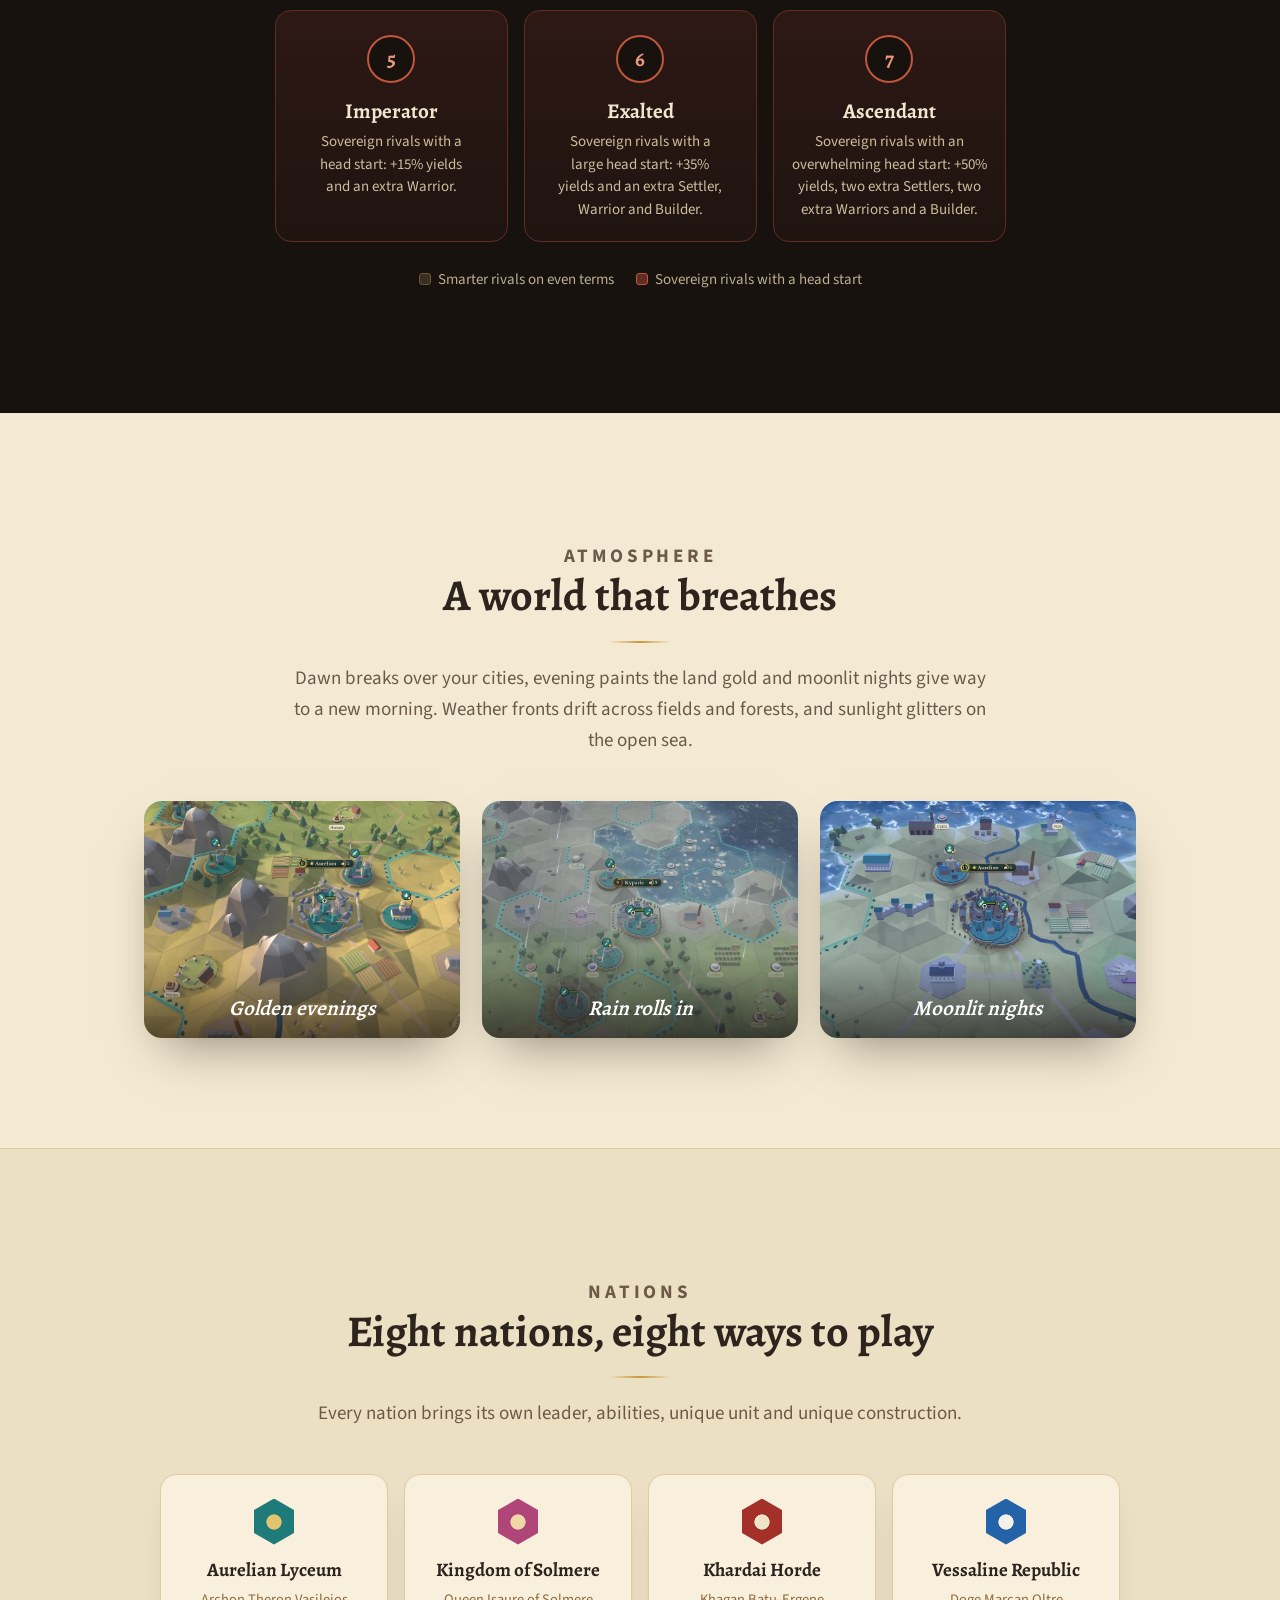
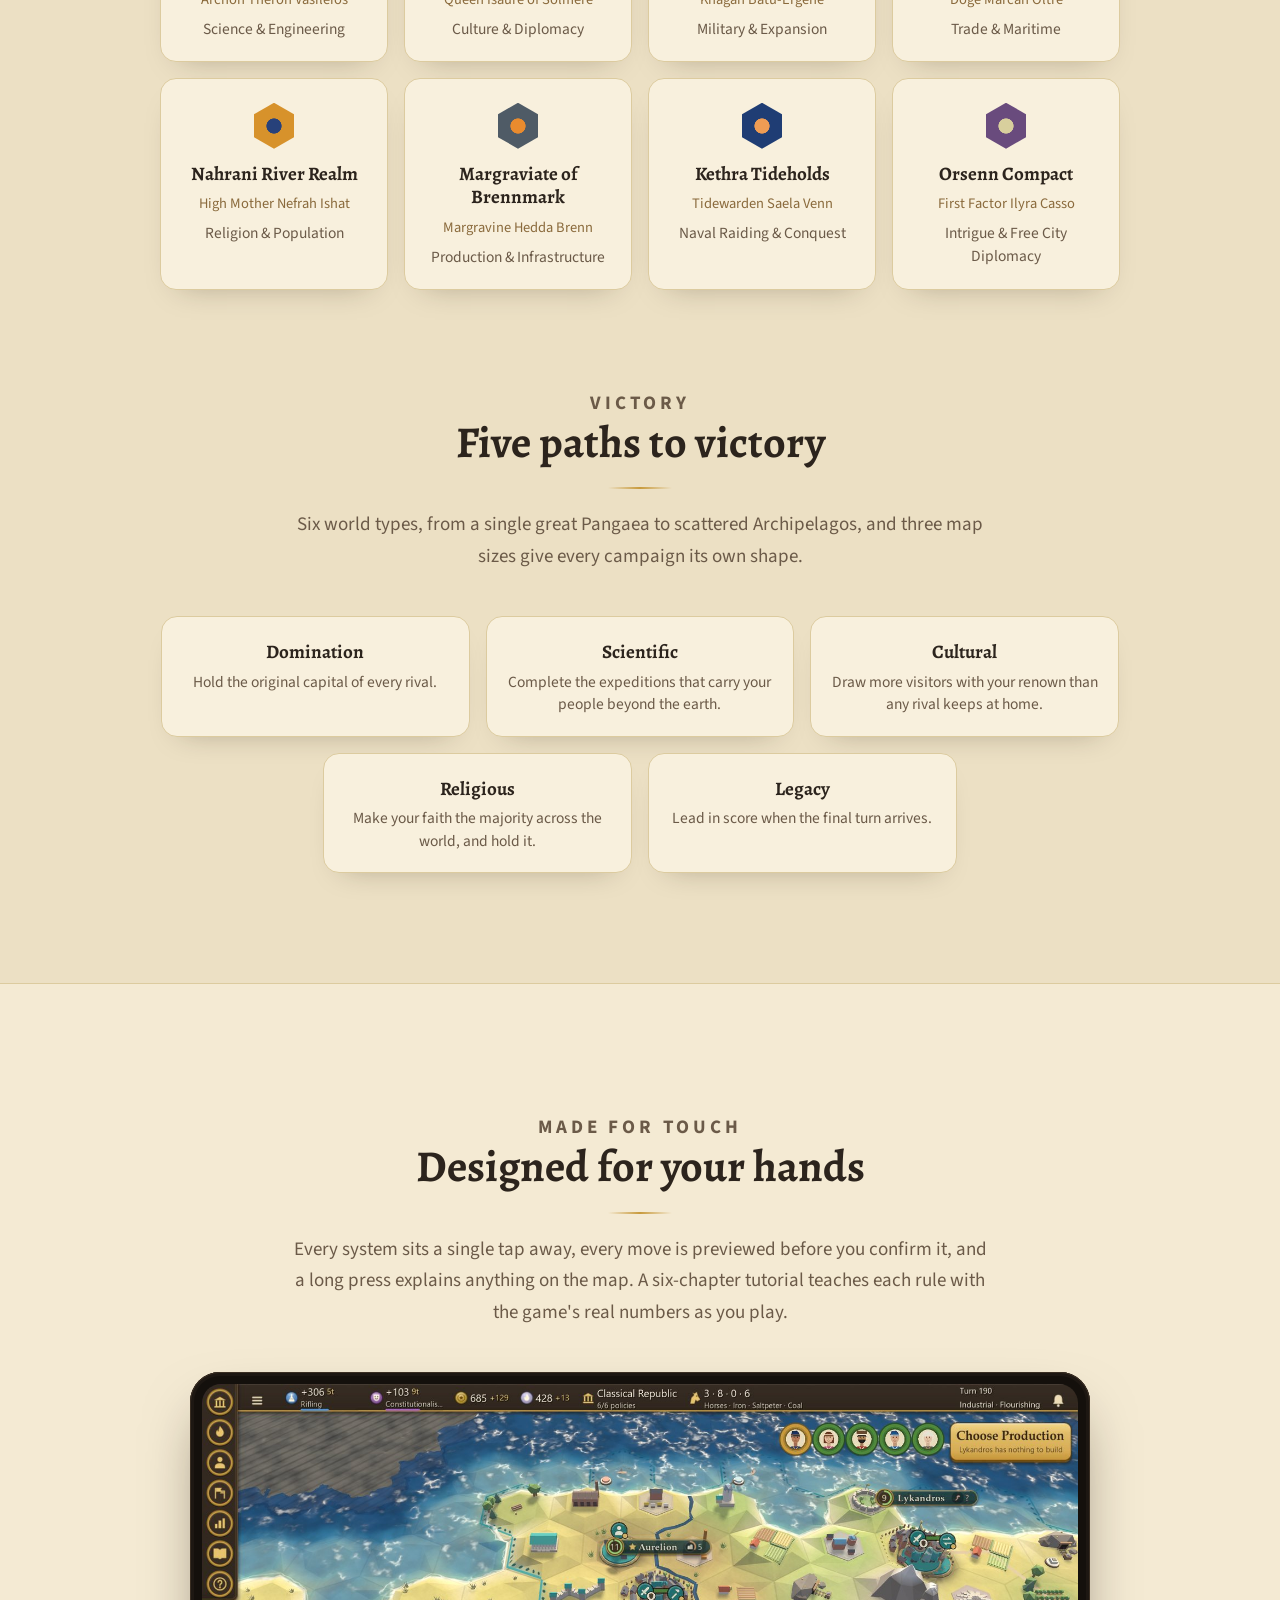
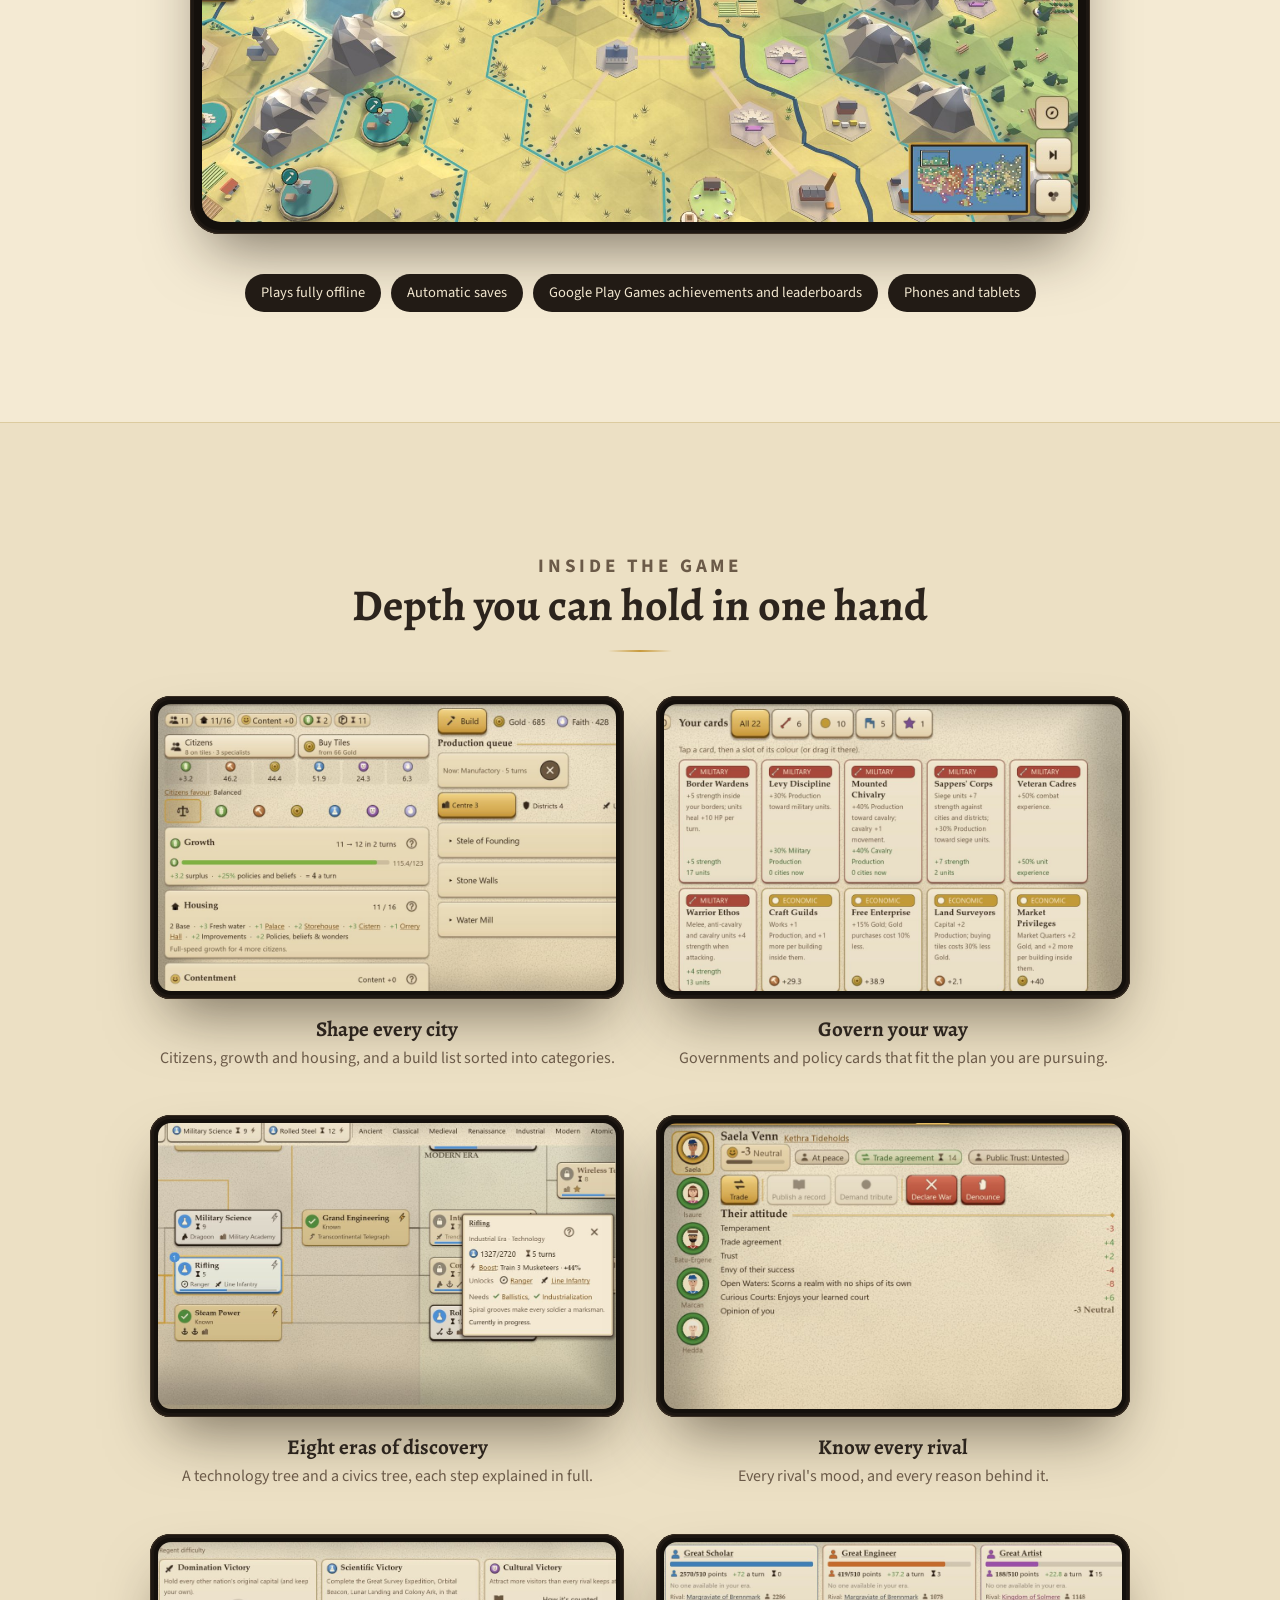
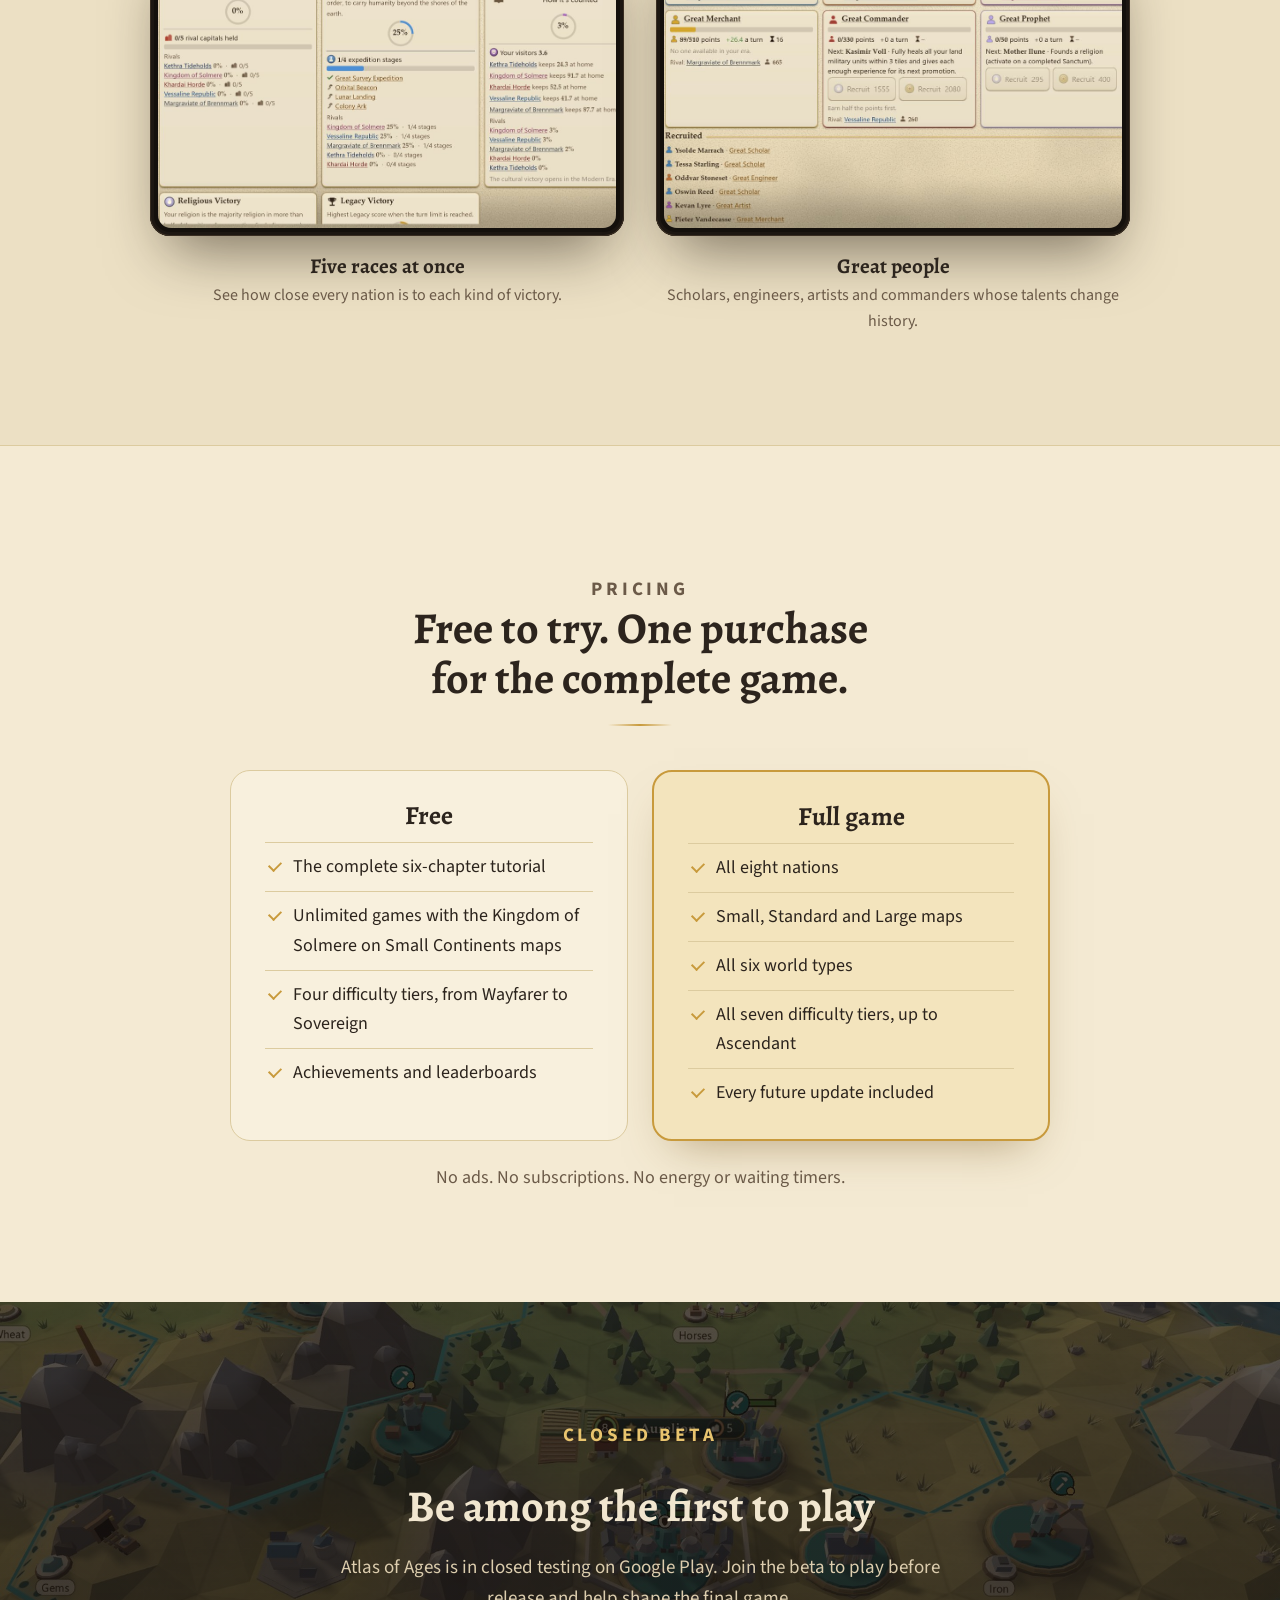
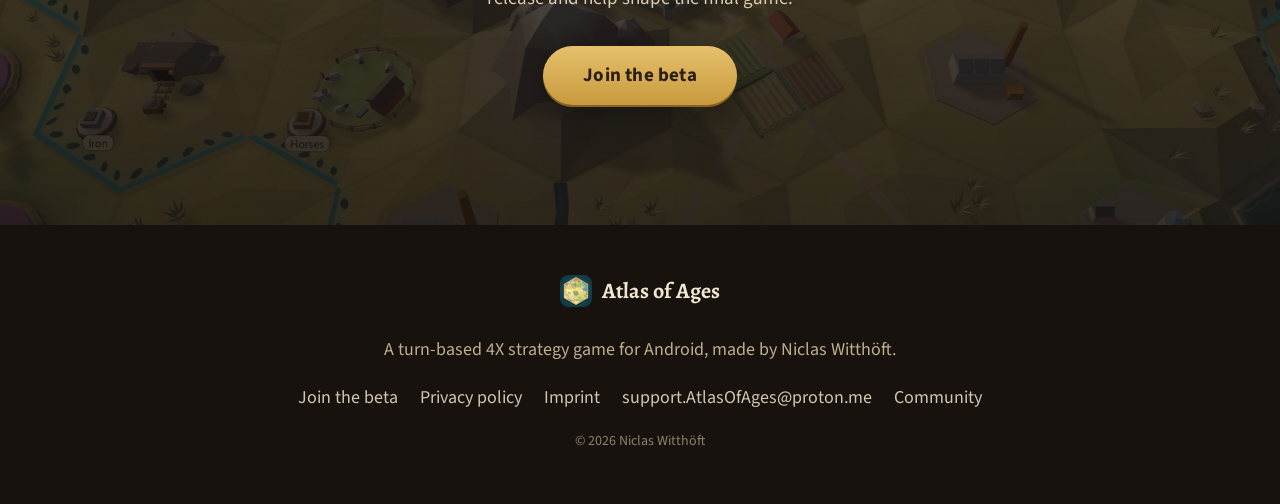
==== commit c017f57c: "Add files via upload" ====
--- a/index.html
+++ b/index.html
@@ -19,38 +19,34 @@
 <p class="fine">Android phones and tablets · Free to try · No ads</p>
 </div></section>
 
-<section class="stats"><div><b>8</b>nations</div><div><b>8</b>eras</div><div><b>7</b>difficulty tiers</div><div><b>6</b>world types</div><div><b>5</b>paths to victory</div></section>
+<section class="stats"><div class="inner"><div><b>8</b>nations</div><div><b>8</b>eras</div><div><b>7</b>difficulty tiers</div><div><b>6</b>world types</div><div><b>5</b>paths to victory</div></div></section>
 
-<div id="features"></div>
-<section class="feature">
-<figure><img src="img/world.jpg" alt="A freshly generated continent with rival nations" loading="lazy"></figure>
-<div class="copy"><p class="kicker">Explore</p><h2>A new world, every game</h2><p>Every campaign begins on a freshly generated world of continents and islands, rivers, mountain ranges and coastlines, rich in resources and dotted with independent Free Cities. Send scouts into the unknown, chart the land and claim the places that will make your nation great.</p><p>No two maps, and no two histories, are ever alike.</p></div>
-</section>
-<section class="feature flip">
-<figure><img src="img/capital.jpg" alt="A walled capital at dusk" loading="lazy"></figure>
-<div class="copy"><p class="kicker">Expand</p><h2>Cities that grow before your eyes</h2><p>Found cities and watch them rise from a handful of huts into great capitals. Work the land tile by tile, place districts where their neighbours make them strongest, raise walls, and crown your empire with wonders that only one nation in the world can ever build.</p></div>
-</section>
-<section class="feature">
-<figure><img src="img/realm.jpg" alt="A realm of farms, districts and roads" loading="lazy"></figure>
-<div class="copy"><p class="kicker">Exploit</p><h2>Knowledge, culture and faith</h2><p>Advance through eight eras of technologies and civics, from the first fire to the information age. Adopt governments and fit policy cards to your plans, found a religion and carry it across the world, and recruit great people whose talents change the course of history.</p></div>
-</section>
-<section class="feature flip">
-<figure><img src="img/battle.jpg" alt="A battle forecast before an attack" loading="lazy"></figure>
-<div class="copy"><p class="kicker">Exterminate</p><h2>Wars are won before the battle</h2><p>Turn-based tactical combat rewards preparation. Terrain, flanking, support, fortification and siege all count, and every attack shows its likely outcome before you commit.</p><p>Raise armies and fleets, clear raider camps and storm fortified cities, or hold the line until the moment is right.</p></div>
-</section>
-<section class="feature">
-<figure><img src="img/trade.jpg" alt="Trade routes along a coast" loading="lazy"></figure>
-<div class="copy"><p class="kicker">Diplomacy</p><h2>Trade, alliance or war</h2><p>Send traders along roads and sea lanes, court the Free Cities with emissaries, negotiate deals and alliances, or denounce a rival before the world. Every nation remembers how you treated it, and every choice has a price.</p></div>
-</section>
+<section class="block" id="features"><div class="inner">
+<div class="head"><p class="kicker">Explore</p><h2>A new world, every game</h2><p>Every campaign begins on a freshly generated world of continents and islands, rivers, mountain ranges and coastlines, rich in resources and dotted with independent Free Cities. No two maps, and no two histories, are ever alike.</p></div>
+<figure class="shot"><img src="img/world.jpg" alt="A freshly generated continent shared by rival nations" loading="lazy"></figure>
+</div></section>
+
+<section class="block alt"><div class="inner">
+<div class="duo">
+<article><img src="img/capital.jpg" alt="A walled capital among mountains and farmland" loading="lazy"><div class="txt"><p class="kicker">Expand</p><h3>Cities that grow before your eyes</h3><p>Found cities and watch them rise from a handful of huts into great capitals. Work the land tile by tile, raise walls, and crown your empire with wonders only one nation can build.</p></div></article>
+<article><img src="img/districts.jpg" alt="A capital with its districts and wonders by the sea" loading="lazy"><div class="txt"><p class="kicker">Exploit</p><h3>Knowledge, culture and faith</h3><p>Place districts where their neighbours make them strongest. Advance through eight eras, fit policy cards to your plans, found a religion and recruit great people.</p></div></article>
+</div>
+</div></section>
+
+<section class="block"><div class="inner">
+<div class="head"><p class="kicker">Exterminate</p><h2>Wars are won before the battle</h2><p>Terrain, flanking, support, fortification and siege all count, and every attack shows its likely outcome before you commit. Raise armies and fleets, clear raider camps and storm fortified cities, or hold the line until the moment is right.</p></div>
+<figure class="device"><img src="img/battle.jpg" alt="A battle forecast before an attack" loading="lazy"></figure>
+</div></section>
+
+<section class="block alt"><div class="inner">
+<div class="head"><p class="kicker">Diplomacy</p><h2>Trade, alliance or war</h2><p>Send traders along roads and sea lanes, court the Free Cities with emissaries, negotiate deals and alliances, or denounce a rival before the world. Every nation remembers how you treated it, and every choice has a price.</p></div>
+<figure class="shot"><img src="img/coast.jpg" alt="Cities and ships along a sunlit coast" loading="lazy"></figure>
+</div></section>
 
 <section class="rivals" id="rivals">
 <div class="band"><img src="img/rivals.jpg" alt="A large world shared by many rival nations" loading="lazy"></div>
 <div class="inner">
-<p class="kicker">Rivals</p>
-<h2>Opponents that truly think</h2>
-<p class="intro">Most strategy games make their hardest opponents stronger by handing them bonuses. Atlas of Ages makes
-them smarter. Its computer rivals are developed the way chess engines are: every idea has to prove, over hundreds of
-full games against the version before it, that it really plays better.</p>
+<div class="head"><p class="kicker">Rivals</p><h2>Opponents that truly think</h2><p>Most strategy games make their hardest opponents stronger by handing them bonuses. Atlas of Ages makes them smarter. Its computer rivals are developed the way chess engines are: every idea has to prove, over hundreds of full games against the version before it, that it really plays better.</p></div>
 <div class="cards">
 <div><h3>Skill, not bonuses</h3><p>On the first four tiers rivals get no bonuses of any kind. Each tier simply plays
 better: it commits to a victory plan, reads what its rivals are aiming for, runs several campaigns at once and times
@@ -64,67 +60,58 @@
 <div><h3>Loyal allies, smooth turns</h3><p>Rivals keep their alliances, even when an ally edges towards victory. And
 they think while their moves play out in front of you, so even the hardest tier never freezes your game.</p></div>
 </div>
-<figure class="wide"><img src="img/army.jpg" alt="A rival army gathers on the border of a city" loading="lazy">
-<figcaption>A rival army gathers at the border.</figcaption></figure>
+<figure class="shot"><img src="img/army.jpg" alt="A rival army gathers on the border of a city" loading="lazy"><figcaption>A rival army gathers at the border.</figcaption></figure>
 
 <div class="built">
-<p class="kicker">How the rivals were built</p>
-<h2>Every idea has to earn its place</h2>
+<div class="head"><p class="kicker">How the rivals were built</p><h2>Every idea has to earn its place</h2></div>
 <ol class="steps4"><li><span class="n">1</span><h3>Study</h3><p>Seven research studies into how strong players beat computer opponents, how competitive matches open and wage war, and which methods from game-AI research truly hold up. The result: a ranked playbook of fifteen expert strategies.</p></li><li><span class="n">2</span><h3>Spar</h3><p>Seven scripted sparring partners, each playing one expert strategy without mercy: the early rush, the turtle trap, raids, extortion, forward settling, the timing push and naval raids.</p></li><li><span class="n">3</span><h3>Play</h3><p>An overnight tournament rig plays complete 200-turn games, AI against AI, rotating every seat over every start. In a single night it played 468 of them.</p></li><li><span class="n">4</span><h3>Prove</h3><p>A new idea must win on one set of maps, then win again on fresh maps it has never seen, under a sequential statistical test, without slowing the game down. Only then does it ship.</p></li></ol>
 <div class="proof">
 <blockquote>One change looked like a clear win on its first 24 maps, then gave nothing at all on maps it had never
 seen. It never shipped. That is the point of the test.</blockquote>
 <ul class="figures">
 <li><b>468</b>AI-against-AI games in a single night</li>
-<li><b>7</b>expert sparring partners, none of which out-scores the rivals from Iron Crown up</li>
+<li><b>7</b>expert sparring partners; none out-scores the rivals from Iron Crown up</li>
 <li><b>2</b>of the last seventeen ideas made it into the game</li>
 <li><b>0</b>combat bonuses for rivals, at any tier</li>
 </ul></div>
 </div>
 
 <div class="ladder">
-<p class="kicker">Seven tiers</p>
-<h2>Find your level, then climb</h2>
-<div class="cols">
-<div><h3>Smarter rivals on even terms</h3><ol><li><span class="n">1</span><div><b>Wayfarer</b>Rivals plan little and fight loosely, trade simply and never demand tribute. Your units gain +3 strength.</div></li><li><span class="n">2</span><div><b>Regent</b>Rivals follow a plan, focus their attacks, trade, make requests and demand tribute when ready. Even terms.</div></li><li><span class="n">3</span><div><b>Iron Crown</b>Rivals commit to a victory plan, read their rivals&#x27; aims, run two campaigns, think ahead in battle and see through bluffs.</div></li><li><span class="n">4</span><div><b>Sovereign</b>Rivals play their best: firm plans, three campaigns, opening plans, the deepest battle search and diplomacy timed to their wars. Even terms.</div></li></ol></div>
-<div class="edge"><h3>Sovereign rivals with a head start</h3><ol><li><span class="n">5</span><div><b>Imperator</b>Sovereign rivals with a head start: +15% yields and an extra Warrior.</div></li><li><span class="n">6</span><div><b>Exalted</b>Sovereign rivals with a large head start: +35% yields and an extra Settler, Warrior and Builder.</div></li><li><span class="n">7</span><div><b>Ascendant</b>Sovereign rivals with an overwhelming head start: +50% yields, two extra Settlers, two extra Warriors and a Builder.</div></li></ol>
-<p class="soft2">The top three tiers unlock as you win: beat a tier to open the next.</p></div>
-</div></div>
+<div class="head"><p class="kicker">Seven tiers</p><h2>Find your level, then climb</h2><p>The first four tiers make rivals smarter on even terms. The top three keep Sovereign's skill and add a head start. Beat a tier to unlock the next.</p></div>
+<ol class="tiers7"><li class="skill"><span class="n">1</span><b>Wayfarer</b><p>Rivals plan little and fight loosely, trade simply and never demand tribute. Your units gain +3 strength.</p></li><li class="skill"><span class="n">2</span><b>Regent</b><p>Rivals follow a plan, focus their attacks, trade, make requests and demand tribute when ready. Even terms.</p></li><li class="skill"><span class="n">3</span><b>Iron Crown</b><p>Rivals commit to a victory plan, read their rivals&#x27; aims, run two campaigns, think ahead in battle and see through bluffs.</p></li><li class="skill"><span class="n">4</span><b>Sovereign</b><p>Rivals play their best: firm plans, three campaigns, opening plans, the deepest battle search and diplomacy timed to their wars. Even terms.</p></li><li class="edge"><span class="n">5</span><b>Imperator</b><p>Sovereign rivals with a head start: +15% yields and an extra Warrior.</p></li><li class="edge"><span class="n">6</span><b>Exalted</b><p>Sovereign rivals with a large head start: +35% yields and an extra Settler, Warrior and Builder.</p></li><li class="edge"><span class="n">7</span><b>Ascendant</b><p>Sovereign rivals with an overwhelming head start: +50% yields, two extra Settlers, two extra Warriors and a Builder.</p></li></ol>
+<p class="legend"><span class="key skill"></span>Smarter rivals on even terms<span class="key edge"></span>Sovereign rivals with a head start</p>
+</div>
 </div></section>
 
-<section class="atmos"><div class="inner">
-<h2>A world that breathes</h2>
-<p>Dawn breaks over your cities, dusk paints the land gold and moonlit nights give way to a new morning. Weather fronts
-drift across fields and forests, and rain rolls in over the land.</p>
-<div class="pair"><figure><img src="img/night.jpg" alt="A capital by moonlight" loading="lazy"><figcaption>Moonlit nights</figcaption></figure>
-<figure><img src="img/rain.jpg" alt="Rain over fields and cities" loading="lazy"><figcaption>Rain rolls in</figcaption></figure></div>
+<section class="block"><div class="inner">
+<div class="head"><p class="kicker">Atmosphere</p><h2>A world that breathes</h2><p>Dawn breaks over your cities, evening paints the land gold and moonlit nights give way to a new morning. Weather fronts drift across fields and forests, and sunlight glitters on the open sea.</p></div>
+<div class="trio">
+<figure><img src="img/gold.jpg" alt="A capital in the evening light" loading="lazy"><figcaption>Golden evenings</figcaption></figure>
+<figure><img src="img/rain.jpg" alt="Rain over fields and cities" loading="lazy"><figcaption>Rain rolls in</figcaption></figure>
+<figure><img src="img/night.jpg" alt="A capital by moonlight" loading="lazy"><figcaption>Moonlit nights</figcaption></figure>
+</div>
 </div></section>
 
-<section class="lists"><div class="inner">
-<div class="card"><h2>Eight nations, eight ways to play</h2>
-<p>Every nation brings its own leader, abilities, unique unit and unique construction.</p>
-<ul class="list"><li><b>Aurelian Lyceum</b><span>Science &amp; Engineering</span></li><li><b>Kingdom of Solmere</b><span>Culture &amp; Diplomacy</span></li><li><b>Khardai Horde</b><span>Military &amp; Expansion</span></li><li><b>Vessaline Republic</b><span>Trade &amp; Maritime</span></li><li><b>Nahrani River Realm</b><span>Religion &amp; Population</span></li><li><b>Margraviate of Brennmark</b><span>Production &amp; Infrastructure</span></li><li><b>Kethra Tideholds</b><span>Naval Raiding &amp; Conquest</span></li><li><b>Orsenn Compact</b><span>Intrigue &amp; Free City Diplomacy</span></li></ul></div>
-<div class="card"><h2>Five paths to victory</h2>
-<ul class="list vic">
-<li><b>Domination</b><span>Hold the original capital of every rival.</span></li>
-<li><b>Scientific</b><span>Complete the expeditions that carry your people beyond the earth.</span></li>
-<li><b>Cultural</b><span>Draw more visitors with your renown than any rival keeps at home.</span></li>
-<li><b>Religious</b><span>Make your faith the majority across the world, and hold it.</span></li>
-<li><b>Legacy</b><span>Lead in score when the final turn arrives.</span></li>
-</ul>
-<p class="soft">Six world types, from a single great Pangaea to scattered Archipelagos, and three map sizes give every
-campaign its own shape.</p></div>
+<section class="block alt"><div class="inner">
+<div class="head"><p class="kicker">Nations</p><h2>Eight nations, eight ways to play</h2><p>Every nation brings its own leader, abilities, unique unit and unique construction.</p></div>
+<ul class="tiles nations"><li style="--c1:#1f7a7a;--c2:#e2c46f"><i></i><b>Aurelian Lyceum</b><em>Archon Theron Vasileios</em><span>Science &amp; Engineering</span></li><li style="--c1:#b0457a;--c2:#f2d7a6"><i></i><b>Kingdom of Solmere</b><em>Queen Isaure of Solmere</em><span>Culture &amp; Diplomacy</span></li><li style="--c1:#a3312a;--c2:#efe3c8"><i></i><b>Khardai Horde</b><em>Khagan Batu-Ergene</em><span>Military &amp; Expansion</span></li><li style="--c1:#2463a8;--c2:#f4f1e8"><i></i><b>Vessaline Republic</b><em>Doge Marcan Oltre</em><span>Trade &amp; Maritime</span></li><li style="--c1:#d7922b;--c2:#27417a"><i></i><b>Nahrani River Realm</b><em>High Mother Nefrah Ishat</em><span>Religion &amp; Population</span></li><li style="--c1:#4f5b66;--c2:#e98b2e"><i></i><b>Margraviate of Brennmark</b><em>Margravine Hedda Brenn</em><span>Production &amp; Infrastructure</span></li><li style="--c1:#1f3d74;--c2:#ef9c54"><i></i><b>Kethra Tideholds</b><em>Tidewarden Saela Venn</em><span>Naval Raiding &amp; Conquest</span></li><li style="--c1:#694b7d;--c2:#d8cf9d"><i></i><b>Orsenn Compact</b><em>First Factor Ilyra Casso</em><span>Intrigue &amp; Free City Diplomacy</span></li></ul>
+<div class="later"><div class="head"><p class="kicker">Victory</p><h2>Five paths to victory</h2><p>Six world types, from a single great Pangaea to scattered Archipelagos, and three map sizes give every campaign its own shape.</p></div></div>
+<ul class="tiles victories"><li><b>Domination</b><span>Hold the original capital of every rival.</span></li><li><b>Scientific</b><span>Complete the expeditions that carry your people beyond the earth.</span></li><li><b>Cultural</b><span>Draw more visitors with your renown than any rival keeps at home.</span></li><li><b>Religious</b><span>Make your faith the majority across the world, and hold it.</span></li><li><b>Legacy</b><span>Lead in score when the final turn arrives.</span></li></ul>
 </div></section>
 
-<section class="feature">
-<figure><img src="img/interface.jpg" alt="The map with the game&#x27;s interface" loading="lazy"></figure>
-<div class="copy"><p class="kicker">Made for touch</p><h2>Designed for your hands</h2><p>Atlas of Ages was designed for touch from the very first line. Every system sits a single tap away, every move is previewed before you confirm it, and a long press explains anything on the map. Lenses reveal yields and the best places to settle.</p><p>A six-chapter tutorial teaches each rule with the game's real numbers as you play.</p><ul class="chips"><li>Plays fully offline</li><li>Automatic saves</li><li>Google Play Games achievements and leaderboards</li><li>Phones and tablets</li></ul></div>
-</section>
+<section class="block"><div class="inner">
+<div class="head"><p class="kicker">Made for touch</p><h2>Designed for your hands</h2><p>Every system sits a single tap away, every move is previewed before you confirm it, and a long press explains anything on the map. A six-chapter tutorial teaches each rule with the game's real numbers as you play.</p></div>
+<figure class="device"><img src="img/interface.jpg" alt="The map with the game&#x27;s interface" loading="lazy"></figure>
+<ul class="chips"><li>Plays fully offline</li><li>Automatic saves</li><li>Google Play Games achievements and leaderboards</li><li>Phones and tablets</li></ul>
+</div></section>
 
-<section class="gallery"><div class="inner"><h2>Inside the game</h2><div class="grid"><figure><a href="img/ui_city.jpg"><img src="img/ui_city.jpg" alt="Shape every city" loading="lazy"></a><figcaption><b>Shape every city</b>Citizens, growth, housing and a build list sorted by category.</figcaption></figure><figure><a href="img/ui_tech.jpg"><img src="img/ui_tech.jpg" alt="Eight eras of discovery" loading="lazy"></a><figcaption><b>Eight eras of discovery</b>A technology tree and a civics tree from the first fire to the information age.</figcaption></figure><figure><a href="img/ui_government.jpg"><img src="img/ui_government.jpg" alt="Govern your way" loading="lazy"></a><figcaption><b>Govern your way</b>Governments and policy cards that fit the plan you are pursuing.</figcaption></figure><figure><a href="img/ui_diplomacy.jpg"><img src="img/ui_diplomacy.jpg" alt="Deals and alliances" loading="lazy"></a><figcaption><b>Deals and alliances</b>Trade resources, sign agreements and keep an eye on every rival's mood.</figcaption></figure><figure><a href="img/ui_religion.jpg"><img src="img/ui_religion.jpg" alt="Found a faith" loading="lazy"></a><figcaption><b>Found a faith</b>Choose beliefs, spread your religion and defend it.</figcaption></figure><figure><a href="img/ui_reports.jpg"><img src="img/ui_reports.jpg" alt="Your empire at a glance" loading="lazy"></a><figcaption><b>Your empire at a glance</b>Every number explained, from the ledger to the race for victory.</figcaption></figure></div></div></section>
+<section class="block alt gallery"><div class="inner">
+<div class="head"><p class="kicker">Inside the game</p><h2>Depth you can hold in one hand</h2></div>
+<div class="grid"><figure><a href="img/ui_city.jpg"><span class="device"><img src="img/ui_city.jpg" alt="Shape every city" loading="lazy"></span></a><figcaption><b>Shape every city</b>Citizens, growth and housing, and a build list sorted into categories.</figcaption></figure><figure><a href="img/ui_government.jpg"><span class="device"><img src="img/ui_government.jpg" alt="Govern your way" loading="lazy"></span></a><figcaption><b>Govern your way</b>Governments and policy cards that fit the plan you are pursuing.</figcaption></figure><figure><a href="img/ui_tech.jpg"><span class="device"><img src="img/ui_tech.jpg" alt="Eight eras of discovery" loading="lazy"></span></a><figcaption><b>Eight eras of discovery</b>A technology tree and a civics tree, each step explained in full.</figcaption></figure><figure><a href="img/ui_diplomacy.jpg"><span class="device"><img src="img/ui_diplomacy.jpg" alt="Know every rival" loading="lazy"></span></a><figcaption><b>Know every rival</b>Every rival's mood, and every reason behind it.</figcaption></figure><figure><a href="img/ui_victory.jpg"><span class="device"><img src="img/ui_victory.jpg" alt="Five races at once" loading="lazy"></span></a><figcaption><b>Five races at once</b>See how close every nation is to each kind of victory.</figcaption></figure><figure><a href="img/ui_great.jpg"><span class="device"><img src="img/ui_great.jpg" alt="Great people" loading="lazy"></span></a><figcaption><b>Great people</b>Scholars, engineers, artists and commanders whose talents change history.</figcaption></figure></div>
+</div></section>
 
-<section class="pricing" id="pricing"><div class="inner">
-<h2>Free to try. One purchase for the complete game.</h2>
+<section class="block pricing" id="pricing"><div class="inner">
+<div class="head"><p class="kicker">Pricing</p><h2>Free to try. One purchase for the complete game.</h2></div>
 <div class="tiers">
 <div><h3>Free</h3><ul>
 <li>The complete six-chapter tutorial</li>
@@ -138,12 +125,12 @@
 <li>All seven difficulty tiers, up to Ascendant</li>
 <li>Every future update included</li></ul></div>
 </div>
-<p class="soft">No ads. No subscriptions. No energy or waiting timers.</p>
+<p class="note">No ads. No subscriptions. No energy or waiting timers.</p>
 </div></section>
 
-<section class="closing"><div class="inner"><h2>Be among the first to play</h2>
+<section class="closing"><div class="inner"><p class="kicker">Closed beta</p><h2>Be among the first to play</h2>
 <p>Atlas of Ages is in closed testing on Google Play. Join the beta to play before release and help shape the
-final game.</p><a class="button" href="beta.html">Join the beta</a></div></section>
+final game.</p><a class="button big" href="beta.html">Join the beta</a></div></section>
 
 <footer><div class="foot"><div class="fbrand"><img src="img/icon.png" alt="">Atlas of Ages</div>
 <p>A turn-based 4X strategy game for Android, made by Niclas Witthöft.</p>
--- a/style.css
+++ b/style.css
@@ -1,86 +1,127 @@
 @font-face{font-family:Alegreya;src:url(fonts/Alegreya-VF.woff) format("woff");font-weight:400 900;font-display:swap}
 @font-face{font-family:"Source Sans 3";src:url(fonts/SourceSans3-VF.woff) format("woff");font-weight:200 900;font-display:swap}
-:root{--paper:#f4ead3;--paper2:#ebdfc2;--line:#d8c69c;--ink:#2c241d;--soft:#6b5a48;--brass:#c89a3c;--brass2:#e8c46e;--leather:#221b15;--night:#17120e;--cream:#f1e6cf}
+:root{--paper:#f4ead3;--paper2:#ece0c4;--card:#f8f0dd;--line:#dccb9f;--ink:#2c241d;--soft:#6b5a48;--brass:#c89a3c;--brass2:#e8c46e;
+--leather:#221b15;--night:#17120e;--panel:#211a14;--edge:#3b2f23;--cream:#f1e6cf;--mute:#cdbd9e}
 *{box-sizing:border-box}html{scroll-behavior:smooth}
-body{margin:0;background:var(--paper);color:var(--ink);font:18px/1.6 "Source Sans 3",system-ui,sans-serif}
-h1,h2,h3{font-family:Alegreya,Georgia,serif;line-height:1.15;margin:0 0 .45em}h2{font-size:clamp(28px,3.4vw,40px)}h3{font-size:22px}
-a{color:#8a5a12}img{display:block;max-width:100%}
-header{position:sticky;top:0;z-index:10;display:flex;flex-wrap:wrap;gap:8px 18px;align-items:center;justify-content:space-between;padding:10px 24px;background:rgba(23,18,14,.86);backdrop-filter:blur(8px);border-bottom:1px solid rgba(200,154,60,.35)}
-header a{color:var(--cream);text-decoration:none}.brand{display:flex;align-items:center;gap:10px;font:700 22px Alegreya,Georgia,serif}
-.brand img{width:34px;height:34px;border-radius:8px}nav{display:flex;flex-wrap:wrap;gap:4px 18px}nav a{font-size:15px;opacity:.82;padding:4px 0}
+body{margin:0;background:var(--paper);color:var(--ink);font:18px/1.65 "Source Sans 3",system-ui,sans-serif;-webkit-font-smoothing:antialiased;text-rendering:optimizeLegibility}
+h1,h2,h3{font-family:Alegreya,Georgia,serif;line-height:1.15;margin:0 0 .45em}h2{font-size:clamp(30px,3.6vw,44px)}h3{font-size:22px}
+a{color:#8a5a12}img{display:block;max-width:100%;height:auto}
+
+header{position:sticky;top:0;z-index:10;display:flex;flex-wrap:wrap;gap:8px 18px;align-items:center;justify-content:space-between;
+padding:10px max(24px,calc((100% - 1040px)/2));background:rgba(23,18,14,.84);backdrop-filter:blur(10px);-webkit-backdrop-filter:blur(10px);border-bottom:1px solid rgba(200,154,60,.28)}
+header a{color:var(--cream);text-decoration:none}.brand{display:flex;align-items:center;gap:10px;font:700 21px Alegreya,Georgia,serif}
+.brand img{width:32px;height:32px;border-radius:8px}nav{display:flex;flex-wrap:wrap;gap:4px 22px}nav a{font-size:15px;opacity:.78;padding:4px 0;transition:opacity .15s}
 nav a.on,nav a:hover{opacity:1;box-shadow:inset 0 -2px 0 var(--brass)}
-.inner{max-width:1120px;margin:0 auto;padding:0 24px}
-.kicker{font:700 13px "Source Sans 3",system-ui,sans-serif;letter-spacing:.16em;text-transform:uppercase;color:#a87a26;margin:0 0 10px}
-.button{display:inline-block;background:linear-gradient(#e2b964,#c89a3c);color:#2a1f12;padding:13px 26px;border-radius:12px;font:700 17px "Source Sans 3",system-ui,sans-serif;text-decoration:none;box-shadow:0 3px 0 #7d5a1f,0 8px 20px rgba(0,0,0,.25);transition:transform .15s}
-.button:hover{transform:translateY(-1px)}.button.big{font-size:19px;padding:15px 34px}
-.hero{min-height:88vh;display:flex;align-items:center;color:var(--cream);background:linear-gradient(90deg,rgba(18,13,9,.92) 0%,rgba(18,13,9,.72) 34%,rgba(18,13,9,.15) 68%,rgba(18,13,9,0) 100%),url(img/hero.jpg) center/cover no-repeat;padding:70px 0 60px}
-.hero .inner{width:100%}.hero h1{font-size:clamp(52px,8vw,96px);font-weight:700;text-shadow:0 3px 12px rgba(0,0,0,.55);margin:0}
-.hero .kicker{color:var(--brass2)}.rule{width:min(340px,60%);height:2px;background:var(--brass);margin:14px 0 18px}
-.tagline{font:italic 400 clamp(22px,2.6vw,30px) Alegreya,Georgia,serif;margin:0 0 16px}.lead{max-width:560px;font-size:19px;color:#e7dac0;margin:0 0 28px}
-.fine{font-size:14px;color:#cbbd9f;margin:16px 0 0}
-.stats{display:grid;grid-template-columns:repeat(5,1fr);background:var(--leather);color:var(--cream);border-top:1px solid #3b2f22;border-bottom:1px solid #3b2f22}
-.stats div{text-align:center;padding:22px 8px;font-size:15px;letter-spacing:.04em;text-transform:uppercase;color:#cbbd9f}
-.stats b{display:block;font:700 40px Alegreya,Georgia,serif;color:var(--brass2);letter-spacing:0;text-transform:none}
-.feature{max-width:1180px;margin:0 auto;padding:80px 24px;display:grid;grid-template-columns:1.25fr 1fr;gap:56px;align-items:center}
-.feature.flip figure{order:2}.feature figure{margin:0}.feature img{border-radius:14px;box-shadow:0 18px 40px rgba(40,28,15,.28)}
-.feature .copy p{color:#4a3d30}.feature+.feature{padding-top:20px}
-.rivals{background:var(--night);color:var(--cream);padding:0 0 80px;margin-top:40px}
-.rivals .band{position:relative;max-height:440px;overflow:hidden}.rivals .band img{width:100%;height:440px;object-fit:cover;opacity:.9}
-.rivals .band::after{content:"";position:absolute;inset:0;background:linear-gradient(rgba(23,18,14,.1),rgba(23,18,14,.55) 60%,var(--night))}
-.rivals .inner{margin-top:-120px;position:relative}.rivals .kicker{color:var(--brass2)}.rivals .intro{max-width:760px;font-size:19px;color:#dcccad}
-.cards{display:grid;grid-template-columns:repeat(2,1fr);gap:20px;margin:40px 0 0}
-.cards div{background:#221b15;border:1px solid #3d3023;border-top:3px solid var(--brass);border-radius:12px;padding:24px 28px 10px}
-.cards p{color:#cdbd9e;font-size:17px}
-.wide{margin:40px 0 0;position:relative}.wide img{width:100%;border-radius:16px;box-shadow:0 18px 44px rgba(0,0,0,.45)}
-.wide figcaption{position:absolute;left:22px;bottom:16px;color:#fff;font:italic 600 21px Alegreya,Georgia,serif;text-shadow:0 2px 10px rgba(0,0,0,.8)}
-.built{margin-top:90px}.built h2,.ladder h2{color:var(--cream)}
-.steps4{list-style:none;padding:0;margin:34px 0 0;display:grid;grid-template-columns:repeat(4,1fr);gap:28px;position:relative}
-.steps4::before{content:"";position:absolute;left:24px;right:24px;top:23px;height:2px;background:linear-gradient(90deg,var(--brass),rgba(200,154,60,.25))}
-.steps4 li{position:relative}.steps4 h3{margin:16px 0 8px;color:var(--brass2)}.steps4 p{color:#cdbd9e;font-size:16.5px;margin:0}
-.n{display:inline-grid;place-items:center;width:48px;height:48px;border-radius:50%;background:var(--night);border:2px solid var(--brass);color:var(--brass2);font:700 22px Alegreya,Georgia,serif;position:relative}
-.proof{display:grid;grid-template-columns:1fr 1.3fr;gap:40px;align-items:center;margin-top:56px;padding:34px 38px;background:#211a14;border:1px solid #3d3023;border-radius:16px}
-.proof blockquote{margin:0;font:italic 400 clamp(21px,2.2vw,26px)/1.4 Alegreya,Georgia,serif;color:var(--cream);border-left:3px solid var(--brass);padding-left:22px}
-.figures{list-style:none;padding:0;margin:0;display:grid;grid-template-columns:1fr 1fr;gap:22px 28px}
-.figures li{color:#bfae8e;font-size:15.5px;line-height:1.45}.figures b{display:block;font:700 42px/1.1 Alegreya,Georgia,serif;color:var(--brass2)}
-.ladder{margin-top:90px}.ladder .cols{display:grid;grid-template-columns:1fr 1fr;gap:24px;margin-top:30px}
-.ladder .cols>div{background:#211a14;border:1px solid #3d3023;border-radius:16px;padding:24px 26px 12px}
-.ladder .cols>div.edge{background:linear-gradient(#2e1915,#211612);border-color:#6b3427}
-.ladder h3{font-size:20px;color:var(--brass2)}.ladder .edge h3{color:#ec9a7c}
-.ladder ol{list-style:none;padding:0;margin:14px 0 0}.ladder li{display:flex;gap:16px;align-items:flex-start;padding:12px 0;border-top:1px solid rgba(255,255,255,.07)}
-.ladder li .n{flex:none;width:40px;height:40px;font-size:19px}.ladder .edge li .n{border-color:#c2563c;color:#ec9a7c}
-.ladder li div{color:#cdbd9e;font-size:16px;line-height:1.45}.ladder li b{display:block;color:var(--cream);font:700 19px Alegreya,Georgia,serif;margin-bottom:2px}
-.soft2{color:#bfae8e;font-size:15px;margin:10px 0 8px}
-.atmos{padding:80px 0 40px;text-align:center}.atmos p{max-width:720px;margin:0 auto;color:var(--soft)}
-.pair{display:grid;grid-template-columns:1fr 1fr;gap:18px;margin-top:34px}.pair figure{margin:0;position:relative}
-.pair img{border-radius:14px;box-shadow:0 14px 30px rgba(40,28,15,.25)}
-.pair figcaption{position:absolute;left:16px;bottom:14px;color:#fff;font:italic 600 20px Alegreya,Georgia,serif;text-shadow:0 2px 8px rgba(0,0,0,.7)}
-.lists .inner{display:grid;grid-template-columns:repeat(auto-fit,minmax(300px,1fr));gap:22px;padding-top:40px;padding-bottom:20px}
-.card{background:var(--paper2);border:1px solid var(--line);border-radius:14px;padding:26px 28px 18px}.card h2{font-size:28px}
-.list{list-style:none;padding:0;margin:.6em 0}.list li{display:flex;justify-content:space-between;gap:14px;padding:9px 0;border-bottom:1px solid var(--line)}
-.list li:last-child{border-bottom:none}.list span{color:var(--soft);text-align:right}
-.list.vic li{display:grid;grid-template-columns:118px 1fr}.list.vic span{text-align:left}.soft{color:var(--soft)}
-.chips{list-style:none;padding:0;display:flex;flex-wrap:wrap;gap:8px;margin:18px 0 0}.chips li{background:var(--leather);color:var(--cream);border-radius:999px;padding:6px 14px;font-size:14px}
-.gallery{background:var(--paper2);padding:70px 0;border-top:1px solid var(--line);border-bottom:1px solid var(--line)}.gallery h2{text-align:center}
-.gallery .grid{display:grid;grid-template-columns:repeat(auto-fit,minmax(300px,1fr));gap:22px;margin-top:26px}
-.gallery figure{margin:0}.gallery img{border-radius:10px;box-shadow:0 10px 24px rgba(40,28,15,.22)}
-.gallery figcaption{margin-top:10px;font-size:15.5px;color:var(--soft)}.gallery figcaption b{display:block;color:var(--ink);font:700 19px Alegreya,Georgia,serif}
-.pricing{padding:80px 0 60px;text-align:center}.tiers{display:grid;grid-template-columns:repeat(auto-fit,minmax(280px,1fr));gap:22px;text-align:left;margin:28px auto 18px;max-width:900px}
-.tiers>div{background:var(--paper2);border:1px solid var(--line);border-radius:14px;padding:22px 28px 14px}.tiers ul{padding-left:20px}.tiers li{margin:8px 0}
-.tiers .full{border:2px solid var(--brass);background:#efe0b9;box-shadow:0 12px 30px rgba(120,85,30,.18)}
-.closing{background:linear-gradient(rgba(18,13,9,.72),rgba(18,13,9,.82)),url(img/cta.jpg) center/cover;color:var(--cream);text-align:center;padding:100px 0}
-.closing p{max-width:620px;margin:0 auto 28px;color:#dccdae;font-size:19px}
-footer{background:var(--night);color:#bfae8e;padding:46px 0 34px}.foot{max-width:1120px;margin:0 auto;padding:0 24px;text-align:center}
+
+.inner{max-width:1040px;margin:0 auto;padding:0 24px}
+.kicker{font:700 13px "Source Sans 3",system-ui,sans-serif;letter-spacing:.2em;text-transform:uppercase;color:#a87a26;margin:0 0 12px}
+.head{text-align:center;max-width:700px;margin:0 auto 44px}
+.head h2::after{content:"";display:block;width:64px;height:2px;margin:20px auto 0;background:linear-gradient(90deg,transparent,var(--brass),transparent)}
+.head p{color:var(--soft);font-size:19px;margin:20px auto 0}
+.head h2,.closing h2,.tiers7 p,.cards p,.steps4 p{text-wrap:balance}.head p,.duo p,.tiles span{text-wrap:pretty}
+.button{display:inline-block;background:linear-gradient(#e6c06c,#c89a3c);color:#2a1f12;padding:13px 28px;border-radius:999px;font:700 17px "Source Sans 3",system-ui,sans-serif;
+text-decoration:none;letter-spacing:.01em;box-shadow:0 2px 0 #8a6322,0 10px 26px rgba(0,0,0,.28);transition:transform .15s,box-shadow .15s}
+.button:hover{transform:translateY(-2px);box-shadow:0 2px 0 #8a6322,0 14px 30px rgba(0,0,0,.32)}.button.big{font-size:19px;padding:16px 40px}
+
+.hero{min-height:88vh;display:flex;align-items:center;text-align:center;color:var(--cream);padding:100px 0 90px;
+background:radial-gradient(ellipse 58% 60% at 50% 50%,rgba(16,11,8,.78),rgba(16,11,8,.52) 62%,rgba(16,11,8,.4)),
+linear-gradient(rgba(16,11,8,.35),rgba(16,11,8,0) 30%,rgba(16,11,8,0) 70%,rgba(16,11,8,.55)),url(img/hero.jpg) center/cover no-repeat}
+.hero .inner{width:100%}.hero .kicker{color:var(--brass2)}
+.hero h1{font-size:clamp(54px,8.6vw,108px);font-weight:700;letter-spacing:.005em;text-shadow:0 4px 22px rgba(0,0,0,.6);margin:0}
+.rule{width:min(360px,64%);height:2px;margin:18px auto 22px;background:linear-gradient(90deg,transparent,var(--brass),transparent)}
+.tagline{font:italic 400 clamp(22px,2.6vw,31px) Alegreya,Georgia,serif;margin:0 0 18px;text-shadow:0 2px 12px rgba(0,0,0,.7)}
+.lead{max-width:600px;margin:0 auto 34px;font-size:19px;color:#efe3c9;text-shadow:0 1px 10px rgba(0,0,0,.75)}
+.fine{font-size:14px;color:#d8caab;margin:20px 0 0;letter-spacing:.02em}
+
+.stats{background:var(--leather);border-bottom:1px solid #3b2f22}.stats .inner{display:grid;grid-template-columns:repeat(5,1fr);max-width:900px}
+.stats .inner>div{text-align:center;padding:24px 6px;font-size:13.5px;letter-spacing:.12em;text-transform:uppercase;color:#bfae8e}
+.stats b{display:block;font:700 40px/1.15 Alegreya,Georgia,serif;color:var(--brass2);letter-spacing:0}
+
+.block{padding:110px 0}.block.alt{background:var(--paper2);border-top:1px solid var(--line);border-bottom:1px solid var(--line)}
+.shot{margin:0 auto;max-width:940px}.shot img{width:100%;border-radius:18px;box-shadow:0 30px 60px -18px rgba(40,28,15,.45)}
+.shot figcaption{text-align:center;margin-top:16px;font:italic 19px Alegreya,Georgia,serif;color:var(--soft)}
+.device{display:block;margin:0 auto;max-width:900px;background:#14100c;padding:12px;border-radius:30px;
+box-shadow:0 30px 60px -18px rgba(30,20,10,.55),inset 0 0 0 1px #3a2e22,inset 0 0 0 4px #1d1712}
+.device img{width:100%;border-radius:19px}
+
+.duo{display:grid;grid-template-columns:1fr 1fr;gap:28px;max-width:960px;margin:0 auto}
+.duo article{background:var(--card);border:1px solid var(--line);border-radius:20px;overflow:hidden;text-align:center;box-shadow:0 22px 44px -22px rgba(40,28,15,.4)}
+.duo img{width:100%;aspect-ratio:16/10;object-fit:cover}.duo .txt{padding:30px 34px 32px}.duo h3{font-size:26px}
+.duo .txt p:last-child{color:var(--soft);margin:0}
+
+.rivals{background:var(--night);color:var(--cream);padding:0 0 120px}
+.rivals .band{position:relative;height:460px;overflow:hidden}.rivals .band img{width:100%;height:100%;object-fit:cover}
+.rivals .band::after{content:"";position:absolute;inset:0;background:linear-gradient(rgba(23,18,14,.2),rgba(23,18,14,.62) 55%,var(--night))}
+.rivals .inner{margin-top:-170px;position:relative}.rivals .kicker{color:var(--brass2)}.rivals h2{color:var(--cream)}.rivals .head p{color:#d9c9a9}
+.cards{display:grid;grid-template-columns:1fr 1fr;gap:22px;max-width:900px;margin:0 auto}
+.cards div{background:var(--panel);border:1px solid var(--edge);border-radius:16px;padding:30px 32px 16px;text-align:center;position:relative}
+.cards div::before{content:"";position:absolute;top:-1px;left:50%;width:56px;margin-left:-28px;height:3px;border-radius:0 0 3px 3px;background:var(--brass)}
+.cards p{color:var(--mute);font-size:16.5px}
+.rivals .shot{margin-top:56px}.rivals .shot img{box-shadow:0 30px 70px -20px rgba(0,0,0,.8)}.rivals .shot figcaption{color:var(--mute)}
+.built,.ladder{margin-top:120px}
+.steps4{list-style:none;padding:0;margin:0 auto;display:grid;grid-template-columns:repeat(4,1fr);gap:30px;max-width:980px;position:relative;text-align:center}
+.steps4::before{content:"";position:absolute;left:12.5%;right:12.5%;top:24px;height:2px;background:linear-gradient(90deg,rgba(200,154,60,.25),var(--brass),rgba(200,154,60,.25))}
+.steps4 li{position:relative}.steps4 h3{margin:18px 0 8px;color:var(--brass2)}.steps4 p{color:var(--mute);font-size:16px;margin:0}
+.n{display:inline-grid;place-items:center;width:48px;height:48px;border-radius:50%;background:var(--night);border:2px solid var(--brass);color:var(--brass2);font:700 21px Alegreya,Georgia,serif;position:relative}
+.proof{max-width:900px;margin:70px auto 0;padding:46px 48px 40px;background:var(--panel);border:1px solid var(--edge);border-radius:20px;text-align:center}
+.proof blockquote{margin:0 auto 38px;max-width:660px;font:italic 400 clamp(21px,2.3vw,27px)/1.42 Alegreya,Georgia,serif;color:var(--cream)}
+.proof blockquote::before{content:"\201C";display:block;font:700 70px/.7 Alegreya,Georgia,serif;color:var(--brass);margin-bottom:8px}
+.figures{list-style:none;margin:0;display:grid;grid-template-columns:repeat(4,1fr);gap:26px;border-top:1px solid var(--edge);padding:32px 0 0}
+.figures li{color:#bfae8e;font-size:15px;line-height:1.45}.figures b{display:block;font:700 46px/1.1 Alegreya,Georgia,serif;color:var(--brass2);margin-bottom:6px}
+.tiers7{list-style:none;padding:0;margin:0 auto;display:flex;flex-wrap:wrap;justify-content:center;gap:16px;max-width:980px}
+.tiers7 li{flex:0 1 calc(25% - 12px);background:var(--panel);border:1px solid var(--edge);border-radius:16px;padding:24px 18px 20px;text-align:center}
+.tiers7 li.edge{background:linear-gradient(#2d1814,#1f1410);border-color:#5e2e23}.tiers7 .edge .n{border-color:#c2563c;color:#ec9a7c}
+.tiers7 b{display:block;font:700 21px Alegreya,Georgia,serif;color:var(--cream);margin:14px 0 6px}.tiers7 p{margin:0;color:var(--mute);font-size:15px;line-height:1.5}
+.legend{text-align:center;color:#bfae8e;font-size:15px;margin:26px 0 0}
+.key{display:inline-block;width:12px;height:12px;border-radius:3px;margin:0 7px 0 22px;vertical-align:-1px;background:#3b2f23;border:1px solid #6b5536}
+.key.skill{margin-left:0}.key.edge{background:#5e2e23;border-color:#c2563c}
+
+.trio{display:grid;grid-template-columns:repeat(3,1fr);gap:22px;max-width:1000px;margin:0 auto}
+.trio figure{margin:0;position:relative;border-radius:18px;overflow:hidden;box-shadow:0 24px 48px -20px rgba(40,28,15,.5)}
+.trio img{width:100%;aspect-ratio:4/3;object-fit:cover}
+.trio figcaption{position:absolute;left:0;right:0;bottom:0;padding:40px 12px 16px;text-align:center;color:#fff;font:italic 600 21px Alegreya,Georgia,serif;
+background:linear-gradient(transparent,rgba(16,11,8,.62))}
+
+.tiles{list-style:none;padding:0;margin:0 auto;display:flex;flex-wrap:wrap;justify-content:center;gap:16px;max-width:960px}
+.tiles li{background:var(--card);border:1px solid var(--line);border-radius:16px;padding:24px 16px 20px;text-align:center;box-shadow:0 14px 30px -20px rgba(40,28,15,.35)}
+.tiles b{display:block;font:700 19px/1.25 Alegreya,Georgia,serif;color:var(--ink);margin-bottom:6px}.tiles span{display:block;color:var(--soft);font-size:15.5px;line-height:1.45}
+.nations li{flex:0 1 calc(25% - 12px)}.nations em{display:block;font-style:normal;font-size:14.5px;color:#8a6a3c;margin-bottom:6px}
+.nations i{display:block;width:40px;height:46px;margin:0 auto 14px;clip-path:polygon(50% 0,100% 25%,100% 75%,50% 100%,0 75%,0 25%);
+background:radial-gradient(circle,var(--c2) 0 24%,var(--c1) 26%)}
+.later{margin-top:100px}.victories li{flex:0 1 calc(33.333% - 11px)}
+
+.chips{list-style:none;padding:0;display:flex;flex-wrap:wrap;justify-content:center;gap:10px;margin:40px auto 0}
+.chips li{background:var(--leather);color:var(--cream);border-radius:999px;padding:7px 16px;font-size:14.5px}
+
+.gallery .grid{display:grid;grid-template-columns:1fr 1fr;gap:44px 32px;max-width:980px;margin:0 auto}
+.gallery figure{margin:0;text-align:center}.gallery a{display:block;text-decoration:none;transition:transform .2s}.gallery a:hover{transform:translateY(-3px)}
+.gallery .device{padding:8px;border-radius:20px}.gallery .device img{border-radius:13px;aspect-ratio:16/10;object-fit:cover;object-position:left top}
+.gallery figcaption{margin-top:16px;font-size:16px;color:var(--soft)}.gallery figcaption b{display:block;color:var(--ink);font:700 21px Alegreya,Georgia,serif;margin-bottom:2px}
+
+.pricing{text-align:center}.tiers{display:grid;grid-template-columns:1fr 1fr;gap:24px;text-align:left;margin:0 auto 22px;max-width:820px}
+.tiers>div{background:var(--card);border:1px solid var(--line);border-radius:20px;padding:30px 34px 22px}.tiers h3{text-align:center;font-size:26px}
+.tiers ul{list-style:none;padding:0;margin:0}.tiers li{position:relative;padding:9px 0 9px 28px;border-top:1px solid var(--line)}
+.tiers li::before{content:"";position:absolute;left:4px;top:18px;width:10px;height:6px;border-left:2px solid var(--brass);border-bottom:2px solid var(--brass);transform:rotate(-45deg)}
+.tiers .full{border:2px solid var(--brass);background:#f3e4bd;box-shadow:0 22px 44px -22px rgba(120,85,30,.5)}
+.note{color:var(--soft);margin:8px 0 0}
+
+.closing{background:linear-gradient(rgba(16,11,8,.7),rgba(16,11,8,.84)),url(img/cta.jpg) center/cover;color:var(--cream);text-align:center;padding:120px 0}
+.closing .kicker{color:var(--brass2)}.closing p{max-width:600px;margin:0 auto 32px;color:#dccdae;font-size:19px}
+footer{background:var(--night);color:#bfae8e;padding:50px 0 36px}.foot{max-width:1040px;margin:0 auto;padding:0 24px;text-align:center}
 .fbrand{display:inline-flex;align-items:center;gap:10px;font:700 22px Alegreya,Georgia,serif;color:var(--cream)}.fbrand img{width:32px;height:32px;border-radius:8px}
 .flinks{display:flex;flex-wrap:wrap;justify-content:center;gap:6px 22px}.flinks a{color:var(--cream);text-decoration:none;opacity:.85}.flinks a:hover{opacity:1;text-decoration:underline}
-.copyright{font-size:14px;opacity:.7}
-.page{max-width:860px;margin:0 auto;padding:50px 24px 70px}.page h1{font-size:clamp(34px,4vw,46px)}.page h2{font-size:26px;margin-top:1.4em}
+.copyright{font-size:14px;opacity:.7}.soft{color:var(--soft)}
+.page{max-width:780px;margin:0 auto;padding:60px 24px 80px}.page h1{font-size:clamp(34px,4vw,46px);text-align:center}.page h2{font-size:26px;margin-top:1.4em}
 .steps li{margin:12px 0}
-@media (max-width:900px){.feature{grid-template-columns:1fr;gap:26px;padding:56px 24px}.feature.flip figure{order:0}
-.stats{grid-template-columns:repeat(3,1fr)}.cards,.ladder .cols,.proof{grid-template-columns:1fr}
-.steps4{grid-template-columns:1fr 1fr;gap:34px 28px}.steps4::before{display:none}}
-@media (max-width:600px){body{font-size:17px}header{padding:8px 16px}nav{gap:2px 14px}nav a{font-size:14px}
-.hero{min-height:auto;padding:70px 0 54px;background:linear-gradient(rgba(18,13,9,.48),rgba(18,13,9,.8)),url(img/hero.jpg) 60% center/cover no-repeat}
-.stats div:last-child{grid-column:1/-1}.list.vic li{display:flex}.wide figcaption{font-size:17px;left:14px;bottom:10px}
-.stats{grid-template-columns:repeat(2,1fr)}.pair{grid-template-columns:1fr}.list li{flex-direction:column;gap:2px}.list span{text-align:left}
-.rivals .inner{margin-top:-60px}.rivals .band img{height:260px}.steps4{grid-template-columns:1fr}
-.proof{padding:26px 22px}.figures b{font-size:36px}.built,.ladder{margin-top:64px}}
+
+@media (max-width:900px){.duo,.cards{grid-template-columns:1fr;max-width:600px}.steps4{grid-template-columns:1fr 1fr;gap:40px 26px;max-width:600px}.steps4::before{display:none}
+.figures{grid-template-columns:1fr 1fr}.tiers7 li,.nations li{flex-basis:calc(50% - 8px)}.victories li{flex-basis:calc(50% - 8px)}
+.trio{grid-template-columns:1fr 1fr 1fr;gap:12px}.stats .inner{grid-template-columns:repeat(3,1fr)}.block{padding:84px 0}}
+@media (max-width:600px){body{font-size:17px}header{padding:8px 16px}nav{gap:2px 16px}nav a{font-size:14px}
+.hero{min-height:auto;padding:90px 0 76px;background:linear-gradient(rgba(16,11,8,.55),rgba(16,11,8,.78)),url(img/hero.jpg) 30% center/cover no-repeat}
+.block{padding:68px 0}.head{margin-bottom:32px}.head p{font-size:17.5px}
+.stats .inner{grid-template-columns:repeat(2,1fr)}.stats .inner>div:last-child{grid-column:1/-1}
+.steps4,.trio,.gallery .grid,.tiers{grid-template-columns:1fr}.tiers7 li,.victories li{flex-basis:100%}.trio{gap:16px}
+.rivals .band{height:280px}.rivals .inner{margin-top:-90px}.built,.ladder{margin-top:84px}.later{margin-top:72px}
+.proof{padding:30px 22px}.figures b{font-size:38px}.duo .txt{padding:24px 22px 26px}
+.device{padding:6px;border-radius:16px}.device img{border-radius:11px}.gallery .device{padding:6px}}
